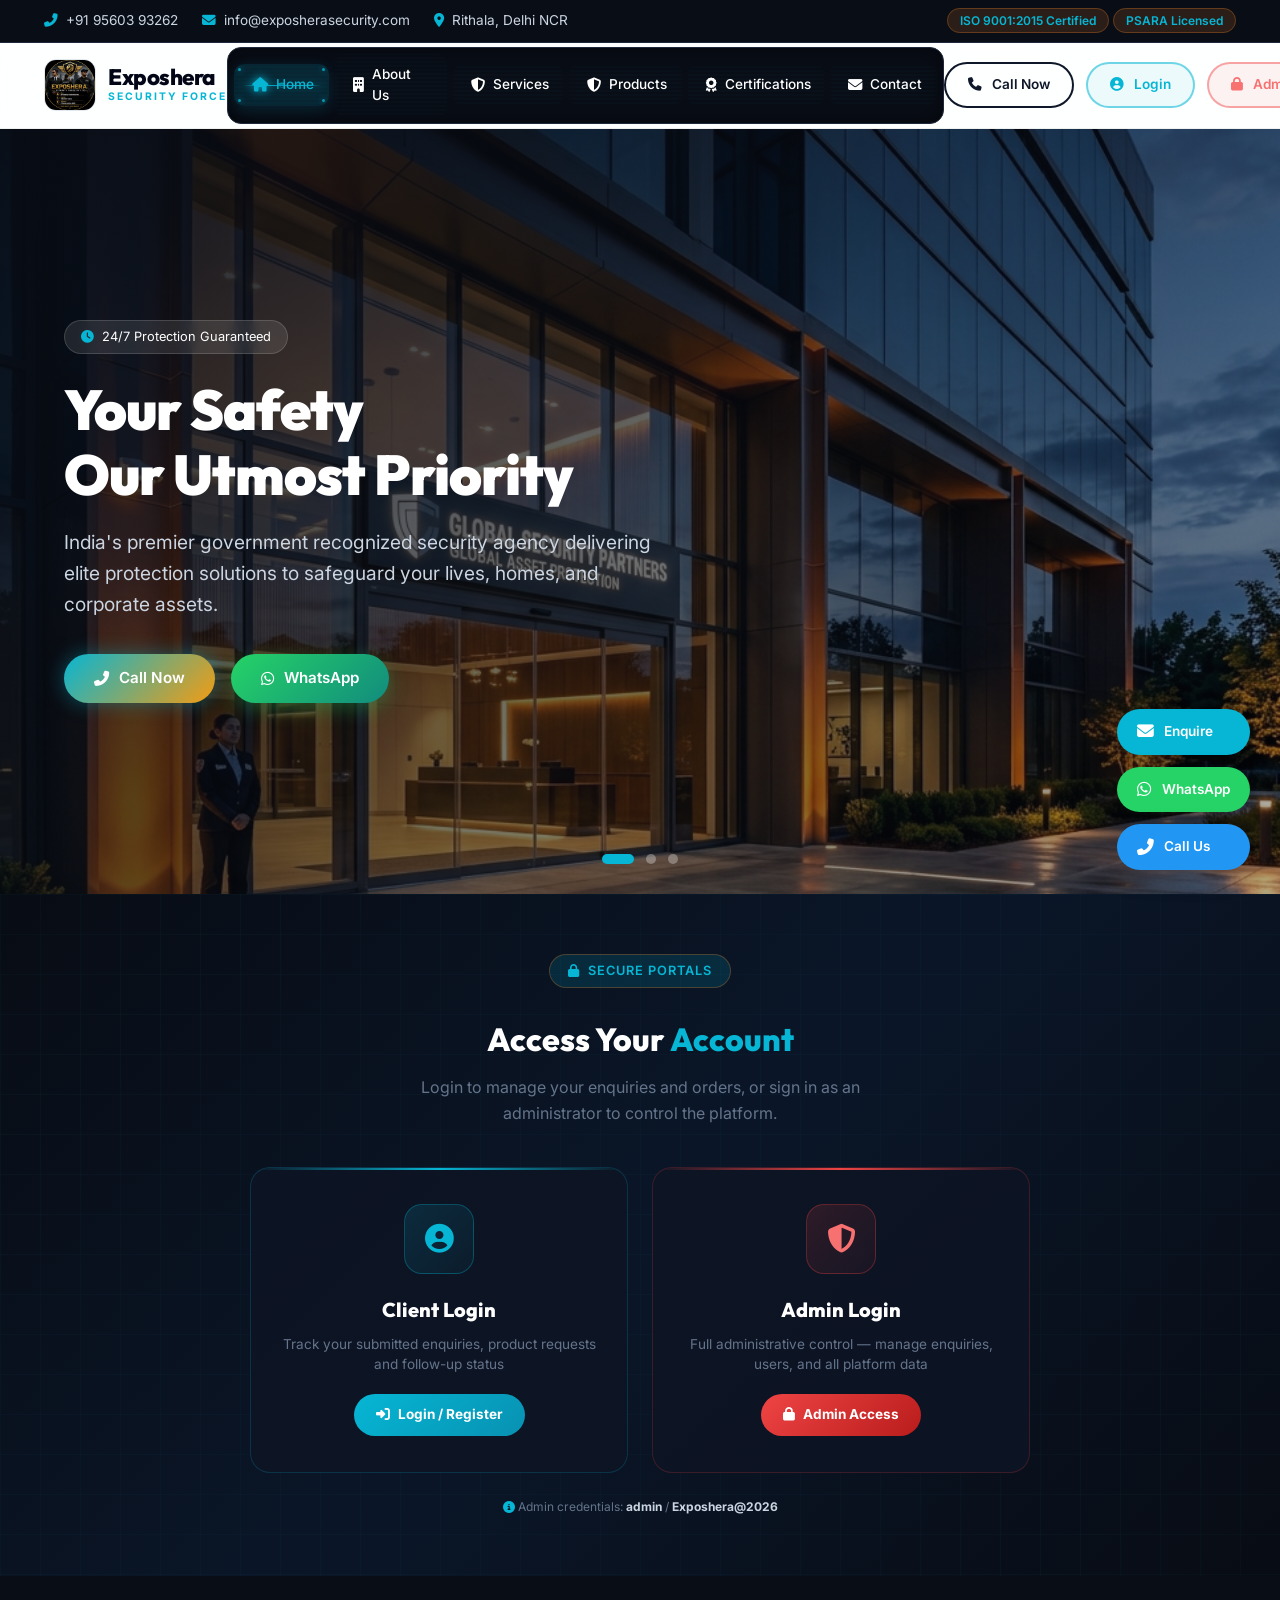
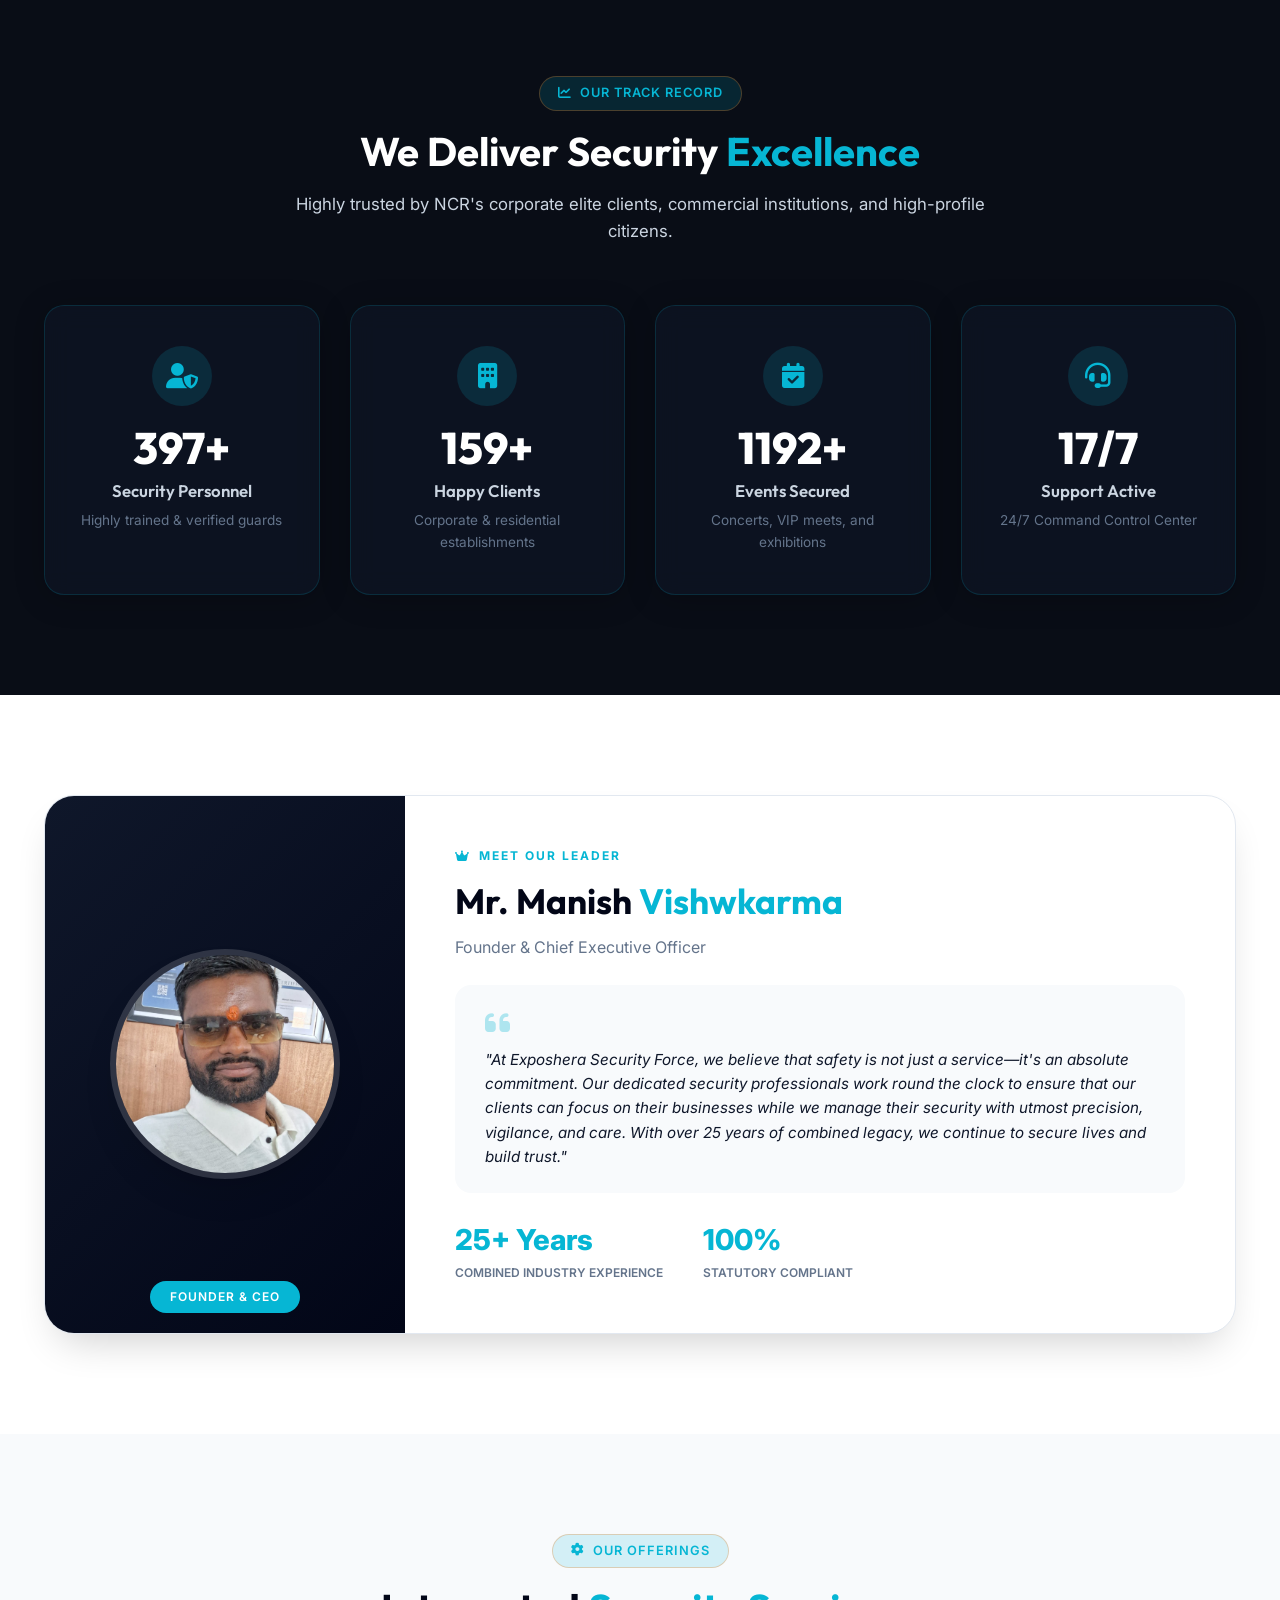
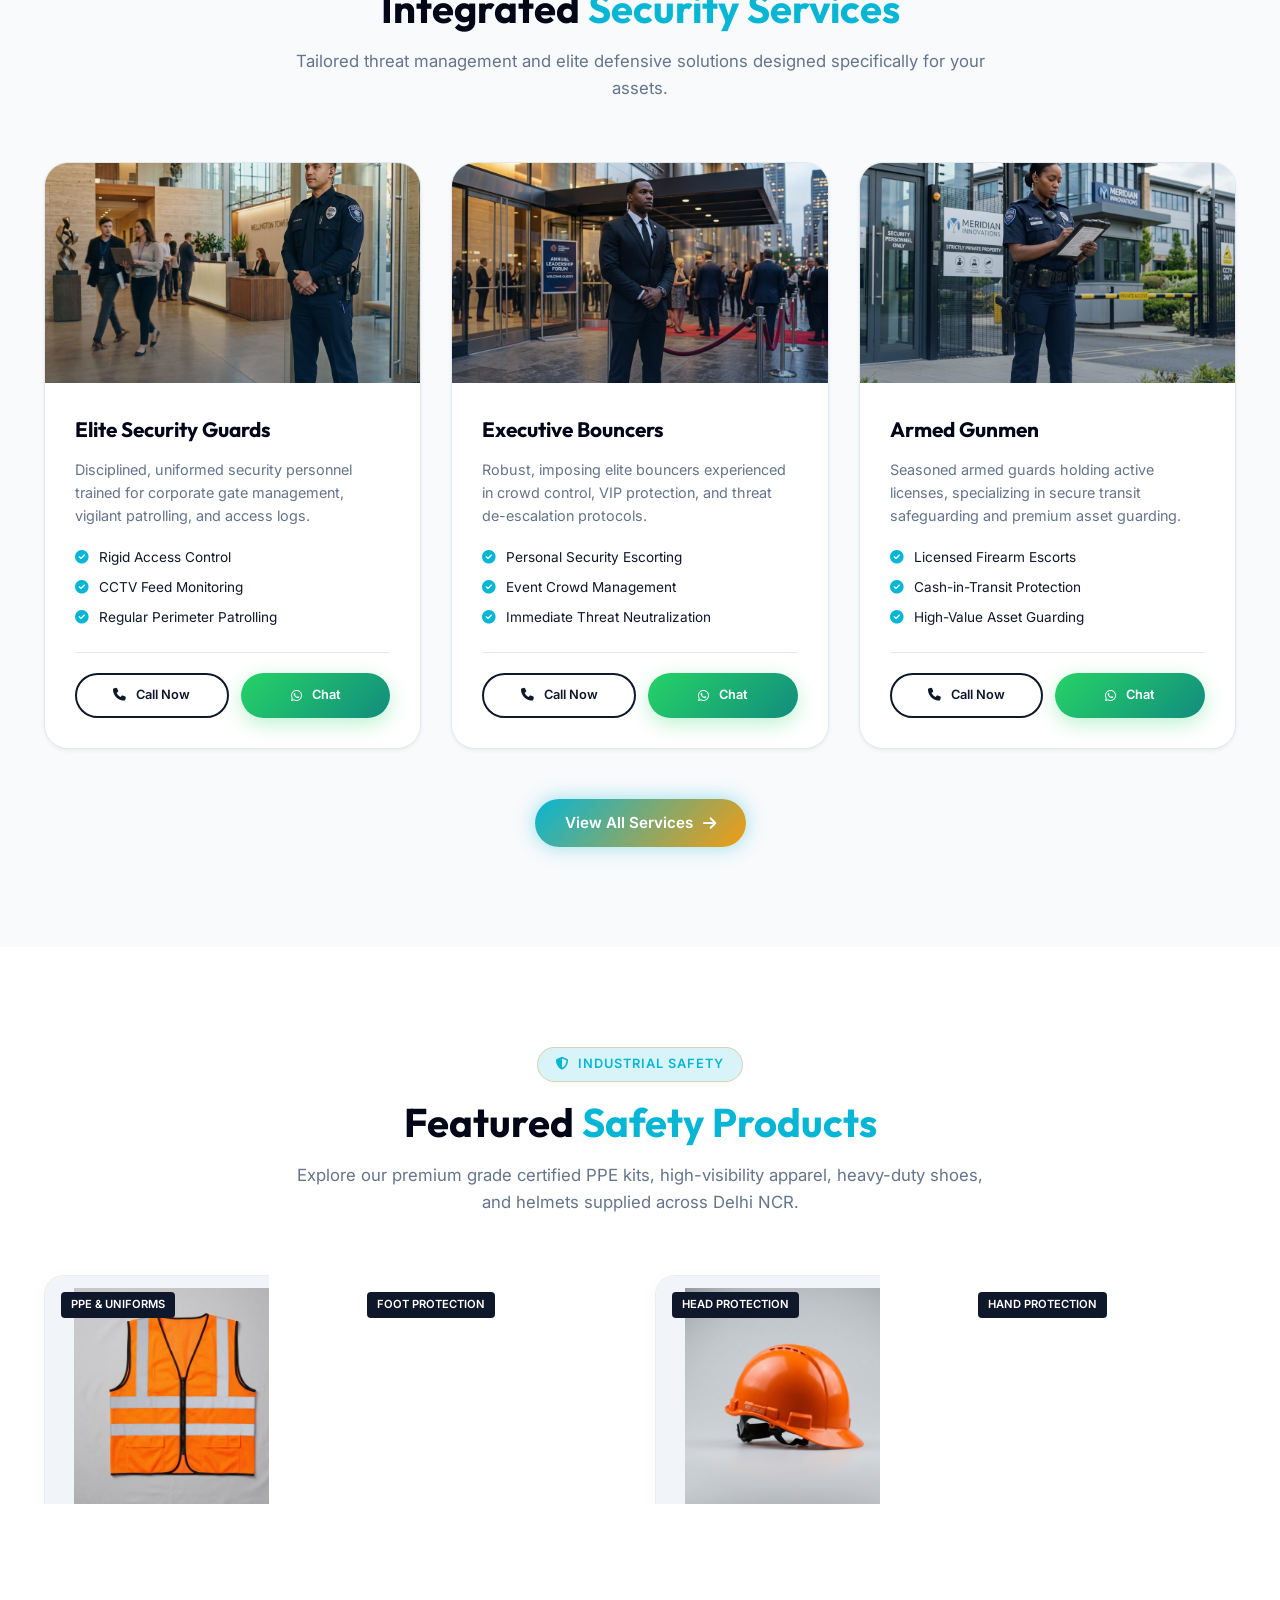
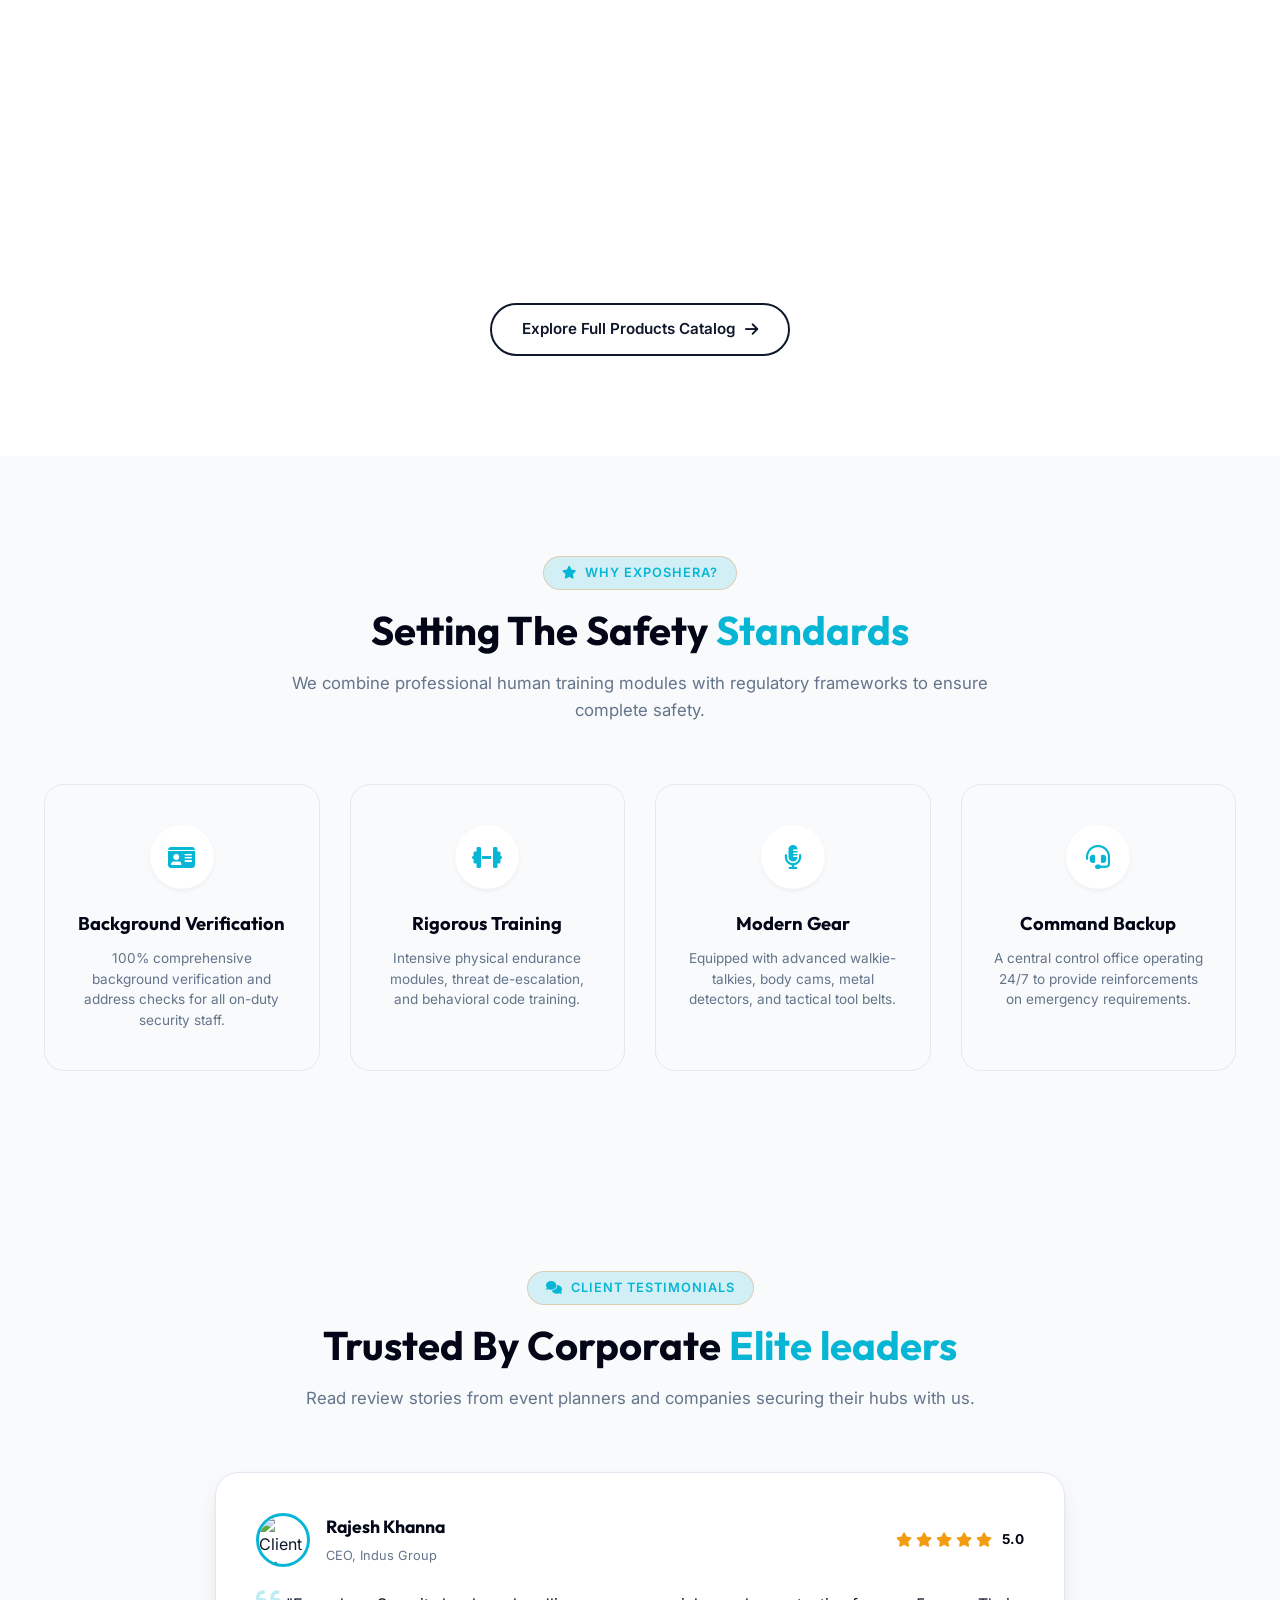
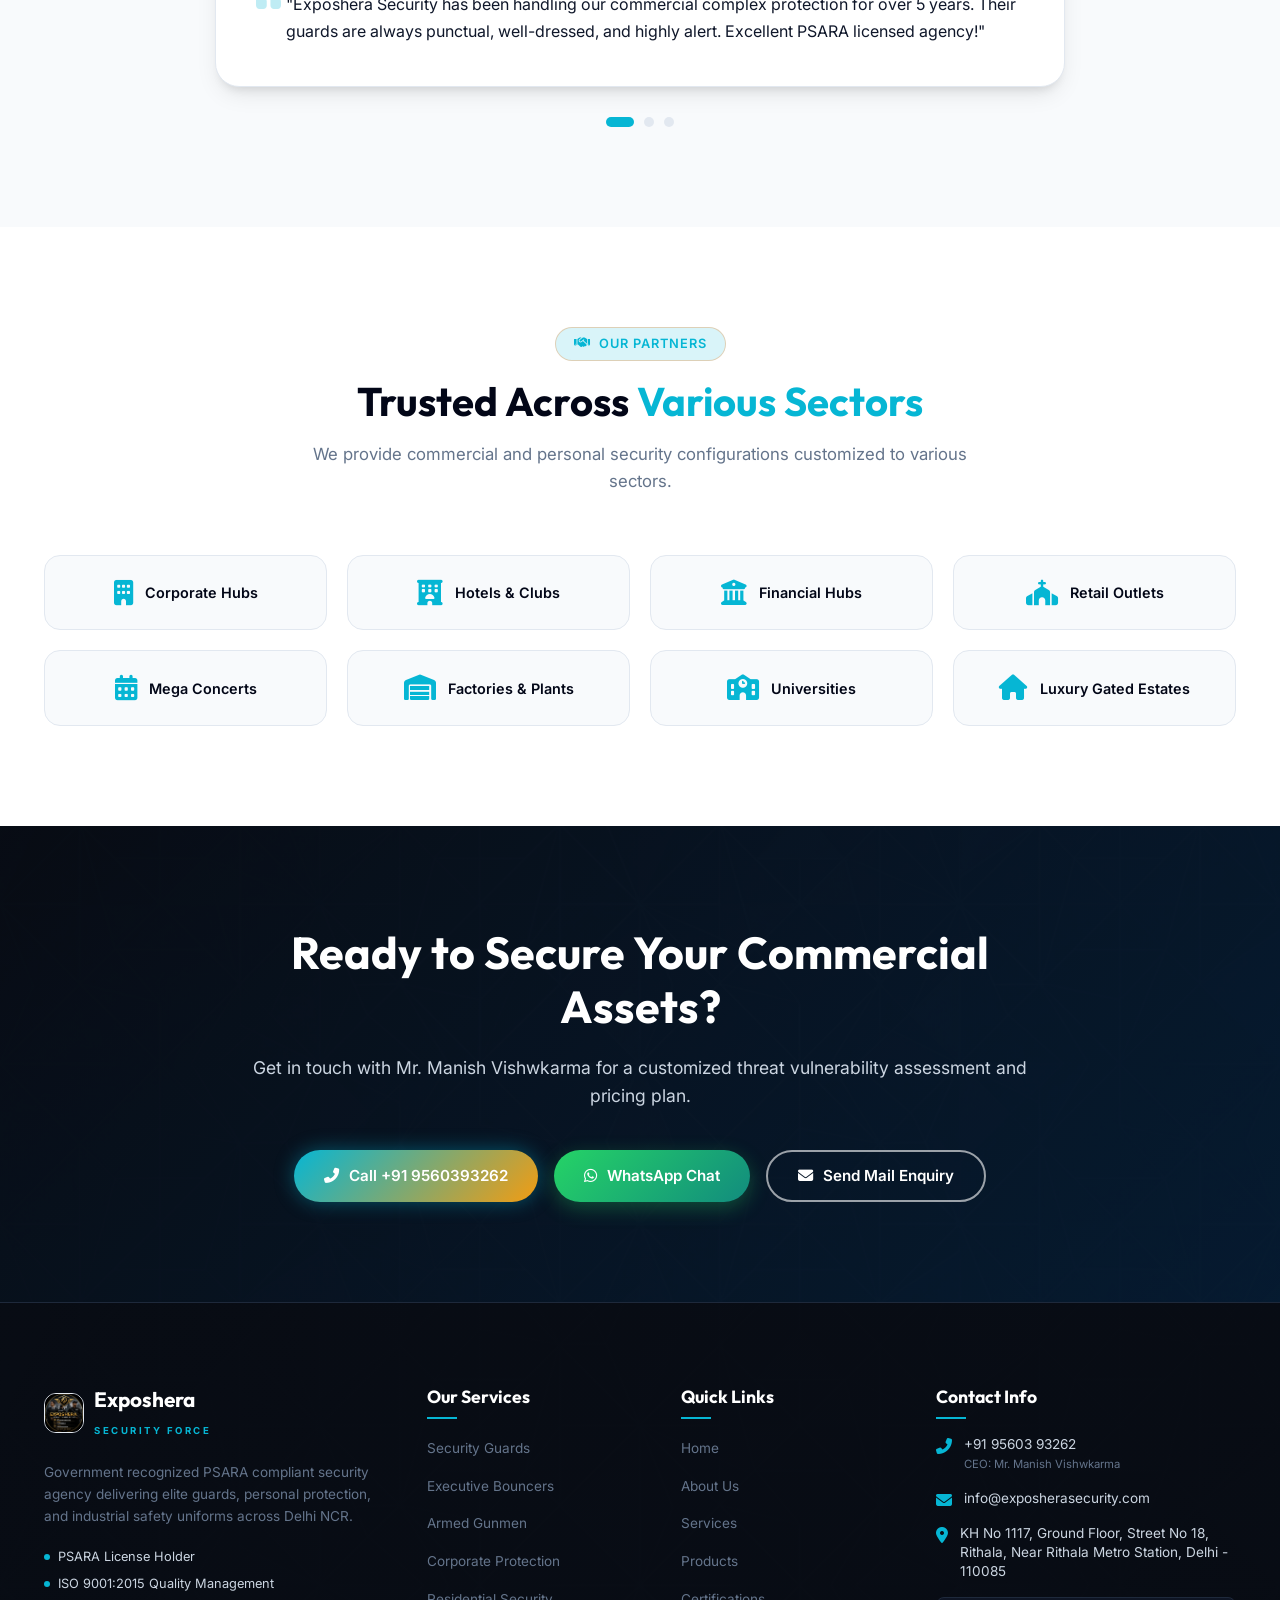
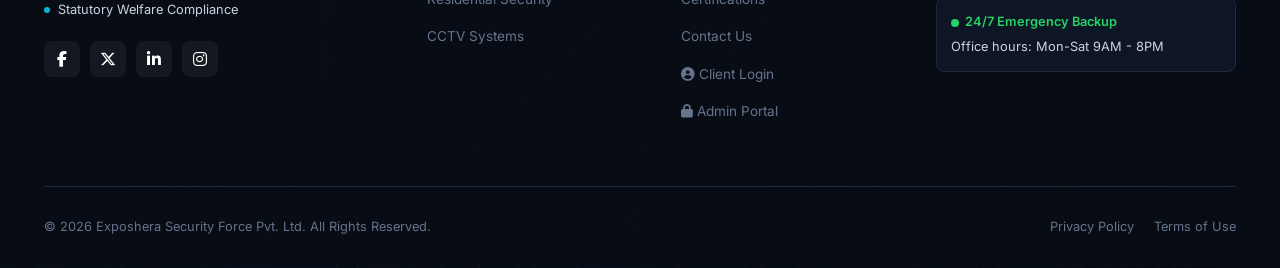
==== index.html @ 42595795 "feat: add Login and Admin buttons to navbar across all pages with distinct cyan/red styling" ====
<!DOCTYPE html>
<html lang="en">
<head>
    <meta charset="UTF-8">
    <meta name="viewport" content="width=device-width, initial-scale=1.0">
    <title>Exposhera Security Force Pvt. Ltd. | India's Trusted Security Agency</title>
    <meta name="description" content="Government recognized and PSARA compliant security agency in Delhi NCR providing elite security guards, executive bouncers, armed gunmen, and premium safety equipment.">
    <!-- FontAwesome Icons -->
    <link rel="stylesheet" href="https://cdnjs.cloudflare.com/ajax/libs/font-awesome/6.5.1/css/all.min.css">
    <!-- Custom CSS -->
    <link rel="stylesheet" href="css/style.css">
</head>
<body>
    <canvas id="particle-canvas"></canvas>

    <!-- Top Contact Bar -->
    <div class="top-bar">
        <div class="container">
            <div class="top-contact">
                <a href="tel:9560393262"><i class="fas fa-phone-alt"></i> +91 95603 93262</a>
                <a href="mailto:info@exposherasecurity.com"><i class="fas fa-envelope"></i> info@exposherasecurity.com</a>
                <a href="contact.html"><i class="fas fa-map-marker-alt"></i> Rithala, Delhi NCR</a>
            </div>
            <div class="top-badges">
                <span class="top-badge">ISO 9001:2015 Certified</span>
                <span class="top-badge">PSARA Licensed</span>
            </div>
        </div>
    </div>

    <!-- Main Navigation Header -->
    <header class="main-header" id="mainHeader">
        <div class="container">
            <a href="index.html" class="logo-link">
                <img src="images/logo.jpg" alt="Exposhera Security Logo" class="logo-img">
                <div class="logo-info">
                    <h2>Exposhera</h2>
                    <span>Security Force</span>
                </div>
            </a>

            <!-- Biometric Styled Desktop Nav -->
            <nav class="nav-biometric">
                <a href="index.html" class="bio-btn active">
                    <i class="fas fa-home"></i><span>Home</span>
                    <div class="layer-scan"></div><div class="layer-pulse"></div><div class="layer-laser"></div>
                    <div class="bio-corner tl"></div><div class="bio-corner tr"></div><div class="bio-corner bl"></div><div class="bio-corner br"></div>
                </a>
                <a href="about.html" class="bio-btn">
                    <i class="fas fa-building"></i><span>About Us</span>
                    <div class="layer-scan"></div><div class="layer-pulse"></div><div class="layer-laser"></div>
                    <div class="bio-corner tl"></div><div class="bio-corner tr"></div><div class="bio-corner bl"></div><div class="bio-corner br"></div>
                </a>
                <a href="services.html" class="bio-btn">
                    <i class="fas fa-shield-alt"></i><span>Services</span>
                    <div class="layer-scan"></div><div class="layer-pulse"></div><div class="layer-laser"></div>
                    <div class="bio-corner tl"></div><div class="bio-corner tr"></div><div class="bio-corner bl"></div><div class="bio-corner br"></div>
                </a>
                <a href="products.html" class="bio-btn">
                    <i class="fas fa-shield-alt"></i><span>Products</span>
                    <div class="layer-scan"></div><div class="layer-pulse"></div><div class="layer-laser"></div>
                    <div class="bio-corner tl"></div><div class="bio-corner tr"></div><div class="bio-corner bl"></div><div class="bio-corner br"></div>
                </a>
                <a href="certifications.html" class="bio-btn">
                    <i class="fas fa-award"></i><span>Certifications</span>
                    <div class="layer-scan"></div><div class="layer-pulse"></div><div class="layer-laser"></div>
                    <div class="bio-corner tl"></div><div class="bio-corner tr"></div><div class="bio-corner bl"></div><div class="bio-corner br"></div>
                </a>
                <a href="contact.html" class="bio-btn">
                    <i class="fas fa-envelope"></i><span>Contact</span>
                    <div class="layer-scan"></div><div class="layer-pulse"></div><div class="layer-laser"></div>
                    <div class="bio-corner tl"></div><div class="bio-corner tr"></div><div class="bio-corner bl"></div><div class="bio-corner br"></div>
                </a>
            </nav>

            <div class="header-actions">
                <a href="tel:9560393262" class="btn btn-outline"><i class="fas fa-phone"></i> Call Now</a>
                <a href="login.html" class="btn btn-outline btn-login-nav"><i class="fas fa-user-circle"></i> Login</a>
                <a href="admin.html" class="btn btn-outline btn-admin-nav"><i class="fas fa-lock"></i> Admin</a>
                <a href="#" class="btn btn-primary float-enquiry">Get Protected</a>
            </div>

            <!-- Hamburger Button for Mobile -->
            <button class="menu-toggle" id="menuToggle" aria-label="Toggle Navigation">
                <span></span><span></span><span></span>
            </button>
        </div>
    </header>

    <!-- Slideout Navigation Panel for Mobile -->
    <div class="side-overlay" id="sideOverlay"></div>
    <div class="side-menu" id="sideMenu">
        <div class="side-header">
            <div class="side-logo">
                <img src="images/logo.jpg" alt="Logo" class="logo-img">
                <div>
                    <h3>Exposhera</h3>
                    <span>Security Force</span>
                </div>
            </div>
            <button class="side-close" id="sideClose" aria-label="Close menu">&times;</button>
        </div>
        <div class="side-links">
            <a href="index.html" class="active"><i class="fas fa-home"></i> <span>Home</span></a>
            <a href="about.html"><i class="fas fa-building"></i> <span>About Us</span></a>
            <a href="services.html"><i class="fas fa-shield-alt"></i> <span>Services</span></a>
            <a href="products.html"><i class="fas fa-shield-alt"></i> <span>Products</span></a>
            <a href="certifications.html"><i class="fas fa-award"></i> <span>Certifications</span></a>
            <a href="contact.html"><i class="fas fa-envelope"></i> <span>Contact Us</span></a>
            <a href="login.html" style="color:var(--accent);"><i class="fas fa-user-circle"></i> <span>Client Login</span></a>
            <a href="admin.html" style="color:#f87171;"><i class="fas fa-lock"></i> <span>Admin Login</span></a>
        </div>
        <div class="side-footer">
            <a href="#" class="btn btn-primary float-enquiry" style="width:100%"><i class="fas fa-shield-alt"></i> Get Protected Now</a>
            <div style="text-align:center; font-size:0.8rem; color:var(--text-light)">
                <a href="tel:9560393262">+91 95603 93262</a>
            </div>
        </div>
    </div>

    <!-- Hero Slider Section -->
    <section class="hero-slider">
        <div class="slide active">
            <div class="slide-bg" style="background-image: url('images/hero_bg1.png');"></div>
            <div class="slide-overlay-gradient"></div>
            <div class="container" style="height:100%; display:flex; align-items:center;">
                <div class="slide-content">
                    <div class="slide-badge"><i class="fas fa-clock"></i> 24/7 Protection Guaranteed</div>
                    <h1><span>Your Safety</span><br>Our Utmost Priority</h1>
                    <p>India's premier government recognized security agency delivering elite protection solutions to safeguard your lives, homes, and corporate assets.</p>
                    <div class="hero-buttons">
                        <a href="tel:9560393262" class="btn btn-primary"><i class="fas fa-phone-alt"></i> Call Now</a>
                        <a href="https://wa.me/919560393262" target="_blank" class="btn btn-wa"><i class="fab fa-whatsapp"></i> WhatsApp</a>
                    </div>
                </div>
            </div>
        </div>
        <div class="slide">
            <div class="slide-bg" style="background-image: url('images/service_bouncer.png');"></div>
            <div class="slide-overlay-gradient"></div>
            <div class="container" style="height:100%; display:flex; align-items:center;">
                <div class="slide-content">
                    <div class="slide-badge"><i class="fas fa-user-shield"></i> Elite Close Protection</div>
                    <h1><span>Executive Bouncers</span><br>& Armed Tactical Squads</h1>
                    <p>Rigorously trained, background-verified security guards and licensed armed gunman available on quick deployment anywhere in NCR.</p>
                    <div class="hero-buttons">
                        <a href="tel:9560393262" class="btn btn-primary"><i class="fas fa-phone-alt"></i> Call Now</a>
                        <a href="services.html" class="btn btn-outline-white"><i class="fas fa-cog"></i> Our Services</a>
                    </div>
                </div>
            </div>
        </div>
        <div class="slide">
            <div class="slide-bg" style="background-image: url('images/about_company.png');"></div>
            <div class="slide-overlay-gradient"></div>
            <div class="container" style="height:100%; display:flex; align-items:center;">
                <div class="slide-content">
                    <div class="slide-badge"><i class="fas fa-award"></i> Quality Assured</div>
                    <h1><span>PSARA Compliant</span><br>ISO 9001:2015 Agency</h1>
                    <p>Adhering strictly to labor laws, regulatory compliance parameters, and physical fitness guidelines to set safety benchmarks.</p>
                    <div class="hero-buttons">
                        <a href="contact.html" class="btn btn-primary"><i class="fas fa-envelope"></i> Send Enquiry</a>
                        <a href="https://wa.me/919560393262" target="_blank" class="btn btn-wa"><i class="fab fa-whatsapp"></i> WhatsApp</a>
                    </div>
                </div>
            </div>
        </div>
        
        <div class="slider-dots">
            <span class="dot active"></span>
            <span class="dot"></span>
            <span class="dot"></span>
        </div>
    </section>

    <!-- ═══ Portal Login Section ═══ -->
    <section style="background: linear-gradient(135deg, #080c14 0%, #0a1628 50%, #080c14 100%); padding: 60px 0; position:relative; overflow:hidden;">
        <!-- Subtle grid overlay -->
        <div style="position:absolute;inset:0;background-image:linear-gradient(rgba(6,182,212,0.03) 1px,transparent 1px),linear-gradient(90deg,rgba(6,182,212,0.03) 1px,transparent 1px);background-size:40px 40px;pointer-events:none;"></div>
        <div class="container" style="position:relative;z-index:2;">
            <div style="text-align:center; margin-bottom:40px;">
                <span class="section-tag" style="color:var(--accent);"><i class="fas fa-lock"></i> Secure Portals</span>
                <h2 style="color:var(--text-white); font-size:2rem; margin-top:10px; font-weight:800;">Access Your <span class="highlight">Account</span></h2>
                <p style="color:var(--text-muted); max-width:500px; margin:10px auto 0;">Login to manage your enquiries and orders, or sign in as an administrator to control the platform.</p>
            </div>
            <div style="display:grid; grid-template-columns:1fr 1fr; gap:24px; max-width:780px; margin:0 auto;">

                <!-- Client Login Card -->
                <a href="login.html" style="text-decoration:none;">
                    <div class="portal-card" style="background:rgba(14,21,36,0.9); border:1px solid rgba(6,182,212,0.2); border-radius:20px; padding:36px 28px; text-align:center; transition:all 0.3s ease; cursor:pointer; position:relative; overflow:hidden;" onmouseover="this.style.transform='translateY(-6px)';this.style.borderColor='rgba(6,182,212,0.6)';this.style.boxShadow='0 16px 40px rgba(6,182,212,0.15)';" onmouseout="this.style.transform='';this.style.borderColor='rgba(6,182,212,0.2)';this.style.boxShadow='';">
                        <div style="width:70px;height:70px;background:linear-gradient(135deg,rgba(6,182,212,0.15),rgba(6,182,212,0.05));border:1px solid rgba(6,182,212,0.3);border-radius:18px;display:flex;align-items:center;justify-content:center;margin:0 auto 20px;">
                            <i class="fas fa-user-circle" style="font-size:1.8rem;color:var(--accent);"></i>
                        </div>
                        <h3 style="color:var(--text-white);font-size:1.25rem;font-weight:800;margin-bottom:8px;">Client Login</h3>
                        <p style="color:var(--text-muted);font-size:0.85rem;line-height:1.5;margin-bottom:20px;">Track your submitted enquiries, product requests and follow-up status</p>
                        <div style="display:inline-flex;align-items:center;gap:8px;background:linear-gradient(135deg,var(--accent),#0891b2);color:white;padding:10px 22px;border-radius:50px;font-weight:700;font-size:0.85rem;">
                            <i class="fas fa-sign-in-alt"></i> Login / Register
                        </div>
                        <!-- Glow corner -->
                        <div style="position:absolute;top:0;left:0;right:0;height:2px;background:linear-gradient(90deg,transparent,var(--accent),transparent);"></div>
                    </div>
                </a>

                <!-- Admin Login Card -->
                <a href="admin.html" style="text-decoration:none;">
                    <div style="background:rgba(14,21,36,0.9); border:1px solid rgba(239,68,68,0.2); border-radius:20px; padding:36px 28px; text-align:center; transition:all 0.3s ease; cursor:pointer; position:relative; overflow:hidden;" onmouseover="this.style.transform='translateY(-6px)';this.style.borderColor='rgba(239,68,68,0.55)';this.style.boxShadow='0 16px 40px rgba(239,68,68,0.12)';" onmouseout="this.style.transform='';this.style.borderColor='rgba(239,68,68,0.2)';this.style.boxShadow='';">
                        <div style="width:70px;height:70px;background:linear-gradient(135deg,rgba(239,68,68,0.15),rgba(239,68,68,0.05));border:1px solid rgba(239,68,68,0.3);border-radius:18px;display:flex;align-items:center;justify-content:center;margin:0 auto 20px;">
                            <i class="fas fa-shield-alt" style="font-size:1.8rem;color:#f87171;"></i>
                        </div>
                        <h3 style="color:var(--text-white);font-size:1.25rem;font-weight:800;margin-bottom:8px;">Admin Login</h3>
                        <p style="color:var(--text-muted);font-size:0.85rem;line-height:1.5;margin-bottom:20px;">Full administrative control — manage enquiries, users, and all platform data</p>
                        <div style="display:inline-flex;align-items:center;gap:8px;background:linear-gradient(135deg,#ef4444,#b91c1c);color:white;padding:10px 22px;border-radius:50px;font-weight:700;font-size:0.85rem;">
                            <i class="fas fa-lock"></i> Admin Access
                        </div>
                        <div style="position:absolute;top:0;left:0;right:0;height:2px;background:linear-gradient(90deg,transparent,#ef4444,transparent);"></div>
                    </div>
                </a>

            </div>
            <!-- Admin credentials reminder -->
            <p style="text-align:center;color:var(--text-muted);font-size:0.75rem;margin-top:24px;">
                <i class="fas fa-info-circle" style="color:var(--accent);"></i>
                Admin credentials: <strong style="color:var(--text-light);">admin</strong> / <strong style="color:var(--text-light);">Exposhera@2026</strong>
            </p>
        </div>
    </section>

    <!-- Statistics Counter Section -->
    <section class="counter-section section-padding">
        <div class="container" style="position:relative; z-index:5;">
            <div class="section-header" style="color:var(--text-white)">
                <span class="section-tag"><i class="fas fa-chart-line"></i> Our Track Record</span>
                <h2 style="color:var(--text-white)">We Deliver Security <span class="highlight">Excellence</span></h2>
                <p style="color:var(--text-light)">Highly trusted by NCR's corporate elite clients, commercial institutions, and high-profile citizens.</p>
            </div>
            <div class="counter-grid">
                <div class="counter-card">
                    <div class="counter-icon"><i class="fas fa-user-shield"></i></div>
                    <div class="counter-number-wrapper">
                        <span class="counter-number" data-target="500">0</span><span>+</span>
                    </div>
                    <h3>Security Personnel</h3>
                    <p>Highly trained & verified guards</p>
                </div>
                <div class="counter-card">
                    <div class="counter-icon"><i class="fas fa-building"></i></div>
                    <div class="counter-number-wrapper">
                        <span class="counter-number" data-target="200">0</span><span>+</span>
                    </div>
                    <h3>Happy Clients</h3>
                    <p>Corporate & residential establishments</p>
                </div>
                <div class="counter-card">
                    <div class="counter-icon"><i class="fas fa-calendar-check"></i></div>
                    <div class="counter-number-wrapper">
                        <span class="counter-number" data-target="1500">0</span><span>+</span>
                    </div>
                    <h3>Events Secured</h3>
                    <p>Concerts, VIP meets, and exhibitions</p>
                </div>
                <div class="counter-card">
                    <div class="counter-icon"><i class="fas fa-headset"></i></div>
                    <div class="counter-number-wrapper">
                        <span class="counter-number" data-target="24">0</span><span>/7</span>
                    </div>
                    <h3>Support Active</h3>
                    <p>24/7 Command Control Center</p>
                </div>
            </div>
        </div>
    </section>

    <!-- About Section CEO Profile Card -->
    <section class="section-padding" style="background-color: var(--bg-white);">
        <div class="container">
            <div class="ceo-card-wrapper reveal-slide">
                <div class="ceo-image">
                    <img src="images/founder.jpg" alt="CEO Mr. Manish Vishwkarma">
                    <div class="ceo-badge">Founder & CEO</div>
                </div>
                <div class="ceo-content">
                    <div class="ceo-tag"><i class="fas fa-crown"></i> Meet Our Leader</div>
                    <h2>Mr. Manish <span class="highlight">Vishwkarma</span></h2>
                    <p class="ceo-title">Founder & Chief Executive Officer</p>
                    <div class="ceo-quote">
                        <i class="fas fa-quote-left"></i>
                        <p>"At Exposhera Security Force, we believe that safety is not just a service—it's an absolute commitment. Our dedicated security professionals work round the clock to ensure that our clients can focus on their businesses while we manage their security with utmost precision, vigilance, and care. With over 25 years of combined legacy, we continue to secure lives and build trust."</p>
                    </div>
                    <div class="ceo-stats">
                        <div class="ceo-stat-item">
                            <span>25+ Years</span>
                            <p>Combined Industry Experience</p>
                        </div>
                        <div class="ceo-stat-item">
                            <span>100%</span>
                            <p>Statutory Compliant</p>
                        </div>
                    </div>
                </div>
            </div>
        </div>
    </section>

    <!-- Featured Services Section -->
    <section class="section-padding" style="background-color: var(--bg-light);">
        <div class="container">
            <div class="section-header">
                <span class="section-tag"><i class="fas fa-cog"></i> Our Offerings</span>
                <h2>Integrated <span class="highlight">Security Services</span></h2>
                <p>Tailored threat management and elite defensive solutions designed specifically for your assets.</p>
            </div>
            
            <div class="services-grid">
                <!-- Service 1 -->
                <div class="service-card reveal-slide">
                    <div class="service-img-wrapper">
                        <img src="images/service_guard.png" alt="Elite Security Guards">
                        <div class="service-img-overlay"></div>
                    </div>
                    <div class="service-body">
                        <h3>Elite Security Guards</h3>
                        <p>Disciplined, uniformed security personnel trained for corporate gate management, vigilant patrolling, and access logs.</p>
                        <ul class="service-features">
                            <li><i class="fas fa-check-circle"></i> Rigid Access Control</li>
                            <li><i class="fas fa-check-circle"></i> CCTV Feed Monitoring</li>
                            <li><i class="fas fa-check-circle"></i> Regular Perimeter Patrolling</li>
                        </ul>
                        <div class="service-footer">
                            <a href="tel:9560393262" class="btn btn-outline"><i class="fas fa-phone"></i> Call Now</a>
                            <a href="https://wa.me/919560393262" target="_blank" class="btn btn-wa"><i class="fab fa-whatsapp"></i> Chat</a>
                        </div>
                    </div>
                </div>
                
                <!-- Service 2 -->
                <div class="service-card reveal-slide">
                    <div class="service-img-wrapper">
                        <img src="images/service_bouncer.png" alt="Executive Bouncers">
                        <div class="service-img-overlay"></div>
                    </div>
                    <div class="service-body">
                        <h3>Executive Bouncers</h3>
                        <p>Robust, imposing elite bouncers experienced in crowd control, VIP protection, and threat de-escalation protocols.</p>
                        <ul class="service-features">
                            <li><i class="fas fa-check-circle"></i> Personal Security Escorting</li>
                            <li><i class="fas fa-check-circle"></i> Event Crowd Management</li>
                            <li><i class="fas fa-check-circle"></i> Immediate Threat Neutralization</li>
                        </ul>
                        <div class="service-footer">
                            <a href="tel:9560393262" class="btn btn-outline"><i class="fas fa-phone"></i> Call Now</a>
                            <a href="https://wa.me/919560393262" target="_blank" class="btn btn-wa"><i class="fab fa-whatsapp"></i> Chat</a>
                        </div>
                    </div>
                </div>
                
                <!-- Service 3 -->
                <div class="service-card reveal-slide">
                    <div class="service-img-wrapper">
                        <img src="images/service_gunman.png" alt="Armed Gunmen">
                        <div class="service-img-overlay"></div>
                    </div>
                    <div class="service-body">
                        <h3>Armed Gunmen</h3>
                        <p>Seasoned armed guards holding active licenses, specializing in secure transit safeguarding and premium asset guarding.</p>
                        <ul class="service-features">
                            <li><i class="fas fa-check-circle"></i> Licensed Firearm Escorts</li>
                            <li><i class="fas fa-check-circle"></i> Cash-in-Transit Protection</li>
                            <li><i class="fas fa-check-circle"></i> High-Value Asset Guarding</li>
                        </ul>
                        <div class="service-footer">
                            <a href="tel:9560393262" class="btn btn-outline"><i class="fas fa-phone"></i> Call Now</a>
                            <a href="https://wa.me/919560393262" target="_blank" class="btn btn-wa"><i class="fab fa-whatsapp"></i> Chat</a>
                        </div>
                    </div>
                </div>
            </div>
            
            <div style="text-align:center; margin-top:50px;">
                <a href="services.html" class="btn btn-primary">View All Services <i class="fas fa-arrow-right"></i></a>
            </div>
        </div>
    </section>

    <!-- Featured Products Section -->
    <section class="section-padding" style="background-color: var(--bg-white);">
        <div class="container">
            <div class="section-header">
                <span class="section-tag"><i class="fas fa-shield-alt"></i> Industrial Safety</span>
                <h2>Featured <span class="highlight">Safety Products</span></h2>
                <p>Explore our premium grade certified PPE kits, high-visibility apparel, heavy-duty shoes, and helmets supplied across Delhi NCR.</p>
            </div>
            
            <div class="products-grid">
                <!-- Product 1 -->
                <div class="product-card reveal-slide">
                    <div class="product-img-wrapper">
                        <img src="images/prod_vest.png" alt="Reflective Safety Jackets">
                        <span class="product-badge">PPE & Uniforms</span>
                    </div>
                    <div class="product-body">
                        <h3>Reflective Safety Jackets</h3>
                        <p class="product-desc">High-visibility safety jackets (models RN-01 to RN-42) complying with EN ISO 20471. Available in premium polyester mesh or solid fabric with high-intensity retroreflective tape.</p>
                        <div class="product-spec">
                            <span>Compliance Standard</span>
                            <span>EN ISO 20471 Class 2</span>
                        </div>
                        <div class="product-footer">
                            <a href="products.html?category=jackets" class="btn btn-primary" style="width:100%; text-align:center;">View All Jackets</a>
                        </div>
                    </div>
                </div>
                
                <!-- Product 2 -->
                <div class="product-card reveal-slide">
                    <div class="product-img-wrapper">
                        <img src="images/prod_shoes.png" alt="Steel-Toe Safety Shoes">
                        <span class="product-badge">Foot Protection</span>
                    </div>
                    <div class="product-body">
                        <h3>Steel-Toe Safety Shoes</h3>
                        <p class="product-desc">Heavy-duty industrial safety boots featuring 200J steel toe impact protection, puncture-resistant midsoles, and slip-resistant PU or vulcanized rubber outsoles.</p>
                        <div class="product-spec">
                            <span>Toe Shield</span>
                            <span>200J Impact Tested</span>
                        </div>
                        <div class="product-footer">
                            <a href="products.html?category=shoes" class="btn btn-primary" style="width:100%; text-align:center;">View All Shoes</a>
                        </div>
                    </div>
                </div>
                
                <!-- Product 3 -->
                <div class="product-card reveal-slide">
                    <div class="product-img-wrapper">
                        <img src="images/prod_helmet.png" alt="Industrial Safety Helmets">
                        <span class="product-badge">Head Protection</span>
                    </div>
                    <div class="product-body">
                        <h3>Industrial Safety Helmets</h3>
                        <p class="product-desc">High-impact HDPE and ABS safety helmets featuring 6-point suspension harness, adjustable ratchet lock, and universal side slots for ear/visor accessories.</p>
                        <div class="product-spec">
                            <span>Certification</span>
                            <span>IS 2925 / EN 397</span>
                        </div>
                        <div class="product-footer">
                            <a href="products.html?category=helmets" class="btn btn-primary" style="width:100%; text-align:center;">View All Helmets</a>
                        </div>
                    </div>
                </div>
                
                <!-- Product 4 -->
                <div class="product-card reveal-slide">
                    <div class="product-img-wrapper">
                        <img src="images/prod_gloves.png" alt="Protective Work Gloves">
                        <span class="product-badge">Hand Protection</span>
                    </div>
                    <div class="product-body">
                        <h3>Protective Work Gloves</h3>
                        <p class="product-desc">From PVC dotted grip gloves to industrial chemical-resistant nitrile and heavy split-leather welding gauntlets. Standard compliance for mechanical risks.</p>
                        <div class="product-spec">
                            <span>Standards</span>
                            <span>EN 388 mechanical risk</span>
                        </div>
                        <div class="product-footer">
                            <a href="products.html?category=gloves" class="btn btn-primary" style="width:100%; text-align:center;">View All Gloves</a>
                        </div>
                    </div>
                </div>
            </div>
            
            <div style="text-align:center; margin-top:50px;">
                <a href="products.html" class="btn btn-outline">Explore Full Products Catalog <i class="fas fa-arrow-right"></i></a>
            </div>
        </div>
    </section>

    <!-- Why Choose Section -->
    <section class="section-padding why-choose-section" style="background-color: var(--bg-light);">
        <div class="container">
            <div class="section-header">
                <span class="section-tag"><i class="fas fa-star"></i> Why Exposhera?</span>
                <h2>Setting The Safety <span class="highlight">Standards</span></h2>
                <p>We combine professional human training modules with regulatory frameworks to ensure complete safety.</p>
            </div>
            
            <div class="why-grid">
                <div class="why-card reveal-slide">
                    <div class="why-icon"><i class="fas fa-id-card"></i></div>
                    <h4>Background Verification</h4>
                    <p>100% comprehensive background verification and address checks for all on-duty security staff.</p>
                </div>
                <div class="why-card reveal-slide">
                    <div class="why-icon"><i class="fas fa-dumbbell"></i></div>
                    <h4>Rigorous Training</h4>
                    <p>Intensive physical endurance modules, threat de-escalation, and behavioral code training.</p>
                </div>
                <div class="why-card reveal-slide">
                    <div class="why-icon"><i class="fas fa-microphone-alt"></i></div>
                    <h4>Modern Gear</h4>
                    <p>Equipped with advanced walkie-talkies, body cams, metal detectors, and tactical tool belts.</p>
                </div>
                <div class="why-card reveal-slide">
                    <div class="why-icon"><i class="fas fa-headset"></i></div>
                    <h4>Command Backup</h4>
                    <p>A central control office operating 24/7 to provide reinforcements on emergency requirements.</p>
                </div>
            </div>
        </div>
    </section>

    <!-- Testimonials Section -->
    <section class="section-padding testimonials-section">
        <div class="container">
            <div class="section-header">
                <span class="section-tag"><i class="fas fa-comments"></i> Client Testimonials</span>
                <h2>Trusted By Corporate <span class="highlight">Elite leaders</span></h2>
                <p>Read review stories from event planners and companies securing their hubs with us.</p>
            </div>
            
            <div class="testimonial-container">
                <!-- Slide 1 -->
                <div class="testimonial-slide active">
                    <div class="testimonial-card">
                        <div class="testimonial-header">
                            <div class="testimonial-user">
                                <img src="https://images.unsplash.com/photo-1560250097-0b93528c311a?w=100" alt="Client राजेश खन्ना">
                                <div>
                                    <h4>Rajesh Khanna</h4>
                                    <span>CEO, Indus Group</span>
                                </div>
                            </div>
                            <div class="testimonial-rating">
                                <i class="fas fa-star"></i><i class="fas fa-star"></i><i class="fas fa-star"></i><i class="fas fa-star"></i><i class="fas fa-star"></i>
                                <span>5.0</span>
                            </div>
                        </div>
                        <div class="testimonial-body">
                            <i class="fas fa-quote-left"></i>
                            <p>"Exposhera Security has been handling our commercial complex protection for over 5 years. Their guards are always punctual, well-dressed, and highly alert. Excellent PSARA licensed agency!"</p>
                        </div>
                    </div>
                </div>
                
                <!-- Slide 2 -->
                <div class="testimonial-slide">
                    <div class="testimonial-card">
                        <div class="testimonial-header">
                            <div class="testimonial-user">
                                <img src="https://images.unsplash.com/photo-1573497019940-1c28c88b4f3e?w=100" alt="Client प्रिया मेहता">
                                <div>
                                    <h4>Priya Mehta</h4>
                                    <span>Event Director, Events Corp</span>
                                </div>
                            </div>
                            <div class="testimonial-rating">
                                <i class="fas fa-star"></i><i class="fas fa-star"></i><i class="fas fa-star"></i><i class="fas fa-star"></i><i class="fas fa-star"></i>
                                <span>5.0</span>
                            </div>
                        </div>
                        <div class="testimonial-body">
                            <i class="fas fa-quote-left"></i>
                            <p>"We hired executive bouncers for our annual corporate awards show in New Delhi. The crowd management was managed flawlessly. Truly elite bouncer services."</p>
                        </div>
                    </div>
                </div>
                
                <!-- Slide 3 -->
                <div class="testimonial-slide">
                    <div class="testimonial-card">
                        <div class="testimonial-header">
                            <div class="testimonial-user">
                                <img src="https://images.unsplash.com/photo-1507003211169-0a1dd7228f2d?w=100" alt="Client अमित शर्मा">
                                <div>
                                    <h4>Amit Sharma</h4>
                                    <span>Managing Director, Jewel House</span>
                                </div>
                            </div>
                            <div class="testimonial-rating">
                                <i class="fas fa-star"></i><i class="fas fa-star"></i><i class="fas fa-star"></i><i class="fas fa-star"></i><i class="fas fa-star"></i>
                                <span>5.0</span>
                            </div>
                        </div>
                        <div class="testimonial-body">
                            <i class="fas fa-quote-left"></i>
                            <p>"Very professional armed gunmen protection. Security and transport of valuables have been perfectly safe. Complete peace of mind since partnering with Mr. Manish's team."</p>
                        </div>
                    </div>
                </div>
                
                <div class="testimonial-dots">
                    <span class="testi-dot active"></span>
                    <span class="testi-dot"></span>
                    <span class="testi-dot"></span>
                </div>
            </div>
        </div>
    </section>

    <!-- Partner Clients grid -->
    <section class="section-padding clients-section">
        <div class="container">
            <div class="section-header">
                <span class="section-tag"><i class="fas fa-handshake"></i> Our Partners</span>
                <h2>Trusted Across <span class="highlight">Various Sectors</span></h2>
                <p>We provide commercial and personal security configurations customized to various sectors.</p>
            </div>
            
            <div class="clients-grid">
                <div class="client-card"><i class="fas fa-building"></i><span>Corporate Hubs</span></div>
                <div class="client-card"><i class="fas fa-hotel"></i><span>Hotels & Clubs</span></div>
                <div class="client-card"><i class="fas fa-university"></i><span>Financial Hubs</span></div>
                <div class="client-card"><i class="fas fa-church"></i><span>Retail Outlets</span></div>
                <div class="client-card"><i class="fas fa-calendar-alt"></i><span>Mega Concerts</span></div>
                <div class="client-card"><i class="fas fa-warehouse"></i><span>Factories & Plants</span></div>
                <div class="client-card"><i class="fas fa-school"></i><span>Universities</span></div>
                <div class="client-card"><i class="fas fa-home"></i><span>Luxury Gated Estates</span></div>
            </div>
        </div>
    </section>

    <!-- Call To Action -->
    <section class="cta-section section-padding">
        <div class="container">
            <div class="cta-wrapper">
                <h2>Ready to Secure Your Commercial Assets?</h2>
                <p>Get in touch with Mr. Manish Vishwkarma for a customized threat vulnerability assessment and pricing plan.</p>
                <div class="cta-buttons">
                    <a href="tel:9560393262" class="btn btn-primary"><i class="fas fa-phone-alt"></i> Call +91 9560393262</a>
                    <a href="https://wa.me/919560393262" target="_blank" class="btn btn-wa"><i class="fab fa-whatsapp"></i> WhatsApp Chat</a>
                    <a href="contact.html" class="btn btn-outline-white"><i class="fas fa-envelope"></i> Send Mail Enquiry</a>
                </div>
            </div>
        </div>
    </section>

    <!-- Footer -->
    <footer class="footer">
        <div class="container">
            <div class="footer-grid">
                <!-- Branding Col -->
                <div class="footer-col">
                    <div class="brand-logo" style="display:flex; align-items:center; gap:10px;">
                        <img src="images/logo.jpg" alt="Logo" class="logo-img" style="width:40px; height:40px;">
                        <div>
                            <h2 style="color:var(--text-white); font-size:1.3rem;">Exposhera</h2>
                            <span style="font-size:0.6rem; letter-spacing:2.5px; color:var(--accent); text-transform:uppercase; font-weight:700;">Security Force</span>
                        </div>
                    </div>
                    <p class="footer-desc">Government recognized PSARA compliant security agency delivering elite guards, personal protection, and industrial safety uniforms across Delhi NCR.</p>
                    <ul class="footer-certs">
                        <li>PSARA License Holder</li>
                        <li>ISO 9001:2015 Quality Management</li>
                        <li>Statutory Welfare Compliance</li>
                    </ul>
                    <div class="footer-social-row">
                        <a href="#"><i class="fab fa-facebook-f"></i></a>
                        <a href="#"><i class="fab fa-x-twitter"></i></a>
                        <a href="#"><i class="fab fa-linkedin-in"></i></a>
                        <a href="#"><i class="fab fa-instagram"></i></a>
                    </div>
                </div>
                
                <!-- Services links -->
                <div class="footer-col">
                    <h3>Our Services</h3>
                    <ul class="footer-links">
                        <li><a href="services.html">Security Guards</a></li>
                        <li><a href="services.html">Executive Bouncers</a></li>
                        <li><a href="services.html">Armed Gunmen</a></li>
                        <li><a href="services.html">Corporate Protection</a></li>
                        <li><a href="services.html">Residential Security</a></li>
                        <li><a href="services.html">CCTV Systems</a></li>
                    </ul>
                </div>
                
                <!-- Quick links -->
                <div class="footer-col">
                    <h3>Quick Links</h3>
                    <ul class="footer-links">
                        <li><a href="index.html">Home</a></li>
                        <li><a href="about.html">About Us</a></li>
                        <li><a href="services.html">Services</a></li>
                        <li><a href="products.html">Products</a></li>
                        <li><a href="certifications.html">Certifications</a></li>
                        <li><a href="contact.html">Contact Us</a></li>
                        <li><a href="login.html"><i class="fas fa-user-circle"></i> Client Login</a></li>
                        <li><a href="admin.html"><i class="fas fa-lock"></i> Admin Portal</a></li>
                    </ul>
                </div>
                
                <!-- Contact info -->
                <div class="footer-col">
                    <h3>Contact Info</h3>
                    <ul class="footer-contact-list">
                        <li>
                            <i class="fas fa-phone-alt"></i>
                            <span>
                                <a href="tel:9560393262">+91 95603 93262</a><br>
                                <small style="color:var(--text-muted)">CEO: Mr. Manish Vishwkarma</small>
                            </span>
                        </li>
                        <li>
                            <i class="fas fa-envelope"></i>
                            <a href="mailto:info@exposherasecurity.com">info@exposherasecurity.com</a>
                        </li>
                        <li>
                            <i class="fas fa-map-marker-alt"></i>
                            <span>KH No 1117, Ground Floor, Street No 18, Rithala, Near Rithala Metro Station, Delhi - 110085</span>
                        </li>
                    </ul>
                    <div class="hours-note">
                        <div class="live-indicator"><span class="pulse-dot"></span> 24/7 Emergency Backup</div>
                        Office hours: Mon-Sat 9AM - 8PM
                    </div>
                </div>
            </div>
            
            <div class="footer-bottom">
                <span>© 2026 Exposhera Security Force Pvt. Ltd. All Rights Reserved.</span>
                <div class="footer-bottom-links">
                    <a href="#">Privacy Policy</a>
                    <a href="#">Terms of Use</a>
                </div>
            </div>
        </div>
    </footer>

    <!-- Quick Floating Action Buttons -->
    <div class="quick-floating-actions">
        <a href="tel:9560393262" class="float-btn float-call"><i class="fas fa-phone-alt"></i> <span>Call Us</span></a>
        <a href="https://wa.me/919560393262" target="_blank" class="float-btn float-wa"><i class="fab fa-whatsapp"></i> <span>WhatsApp</span></a>
        <a href="#" class="float-btn float-enquiry"><i class="fas fa-envelope"></i> <span>Enquire</span></a>
    </div>

    <!-- Enquiry Form Overlay Popup -->
    <div class="form-overlay" id="formOverlay">
        <div class="form-popup">
            <button class="close-form" id="closeForm">&times;</button>
            <div id="formContent">
                <h3>Send Solution Enquiry</h3>
                <p>Fill out the form details and our security planners will respond back in 24 hours.</p>
                <form id="enquiryForm">
                    <input type="text" placeholder="Your Name" required>
                    <input type="tel" placeholder="Phone Number" required>
                    <input type="email" placeholder="Email Address">
                    <select required>
                        <option value="">Select Service / Solution Required</option>
                        <option>Elite Security Guards</option>
                        <option>Executive Bouncers</option>
                        <option>Armed Gunmen Escorts</option>
                        <option>Corporate Complex Defense</option>
                        <option>Event Crowd Control</option>
                        <option>Residential Society Protection</option>
                        <option>Other Requirements</option>
                    </select>
                    <textarea placeholder="Tell us about your security needs..." rows="3"></textarea>
                    <button type="submit" class="btn btn-primary submit-btn">Submit Solution Enquiry</button>
                </form>
            </div>
            <div class="success-msg" id="successMsg">
                <i class="fas fa-check-circle"></i>
                <h3>Enquiry Submitted!</h3>
                <p>Our security advisors will contact you shortly.</p>
            </div>
        </div>
    </div>

    <!-- Scroll to top button -->
    <button class="scroll-top-btn" id="scrollTop" aria-label="Scroll to top"><i class="fas fa-chevron-up"></i></button>

    <!-- Custom JS Scripts -->
    <script src="js/main.js"></script>
    <script src="js/particles.js"></script>
</body>
</html>
---- css/style.css ----
/* ==========================================================================
   EXPOSHERA SECURITY FORCE - STYLING ARCHITECTURE
   ========================================================================== */

/* Import Google Fonts */
@import url('https://fonts.googleapis.com/css2?family=Inter:wght@300;400;500;600;700&family=Outfit:wght@400;500;600;700;800;900&display=swap');

:root {
    /* Color Palette */
    --primary: #0f172a;          /* Sleek Slate 900 */
    --primary-dark: #020617;     /* Deep Space Slate 950 */
    --primary-light: #1e293b;    /* Slate 800 */
    --accent: #06b6d4;           /* Vibrant Cyan/Teal */
    --accent-hover: #0891b2;     /* Darker Teal */
    --accent-light: rgba(6, 182, 212, 0.15);
    
    /* Neutral Colors */
    --bg-dark: #090d16;          /* Darker Midnight */
    --bg-dark-card: #0e1524;
    --bg-light: #f8fafc;
    --bg-white: #ffffff;
    --border-dark: #1e293b;
    --border-light: #e2e8f0;
    
    /* Text Colors */
    --text-dark: #0f172a;
    --text-muted: #64748b;
    --text-light: #cbd5e1;
    --text-white: #ffffff;
    
    /* Shadows & Transitions */
    --shadow-sm: 0 2px 4px rgba(0,0,0,0.05);
    --shadow-md: 0 10px 25px -5px rgba(0,0,0,0.1), 0 8px 10px -6px rgba(0,0,0,0.1);
    --shadow-lg: 0 20px 40px -15px rgba(0,0,0,0.2);
    --shadow-glow: 0 0 20px rgba(6, 182, 212, 0.4);
    --shadow-blue-glow: 0 0 20px rgba(10, 132, 255, 0.2);
    --transition-smooth: all 0.4s cubic-bezier(0.16, 1, 0.3, 1);
    --transition-fast: all 0.2s ease;
}

/* Reset and Base Styles */
* {
    margin: 0;
    padding: 0;
    box-sizing: border-box;
}

html {
    scroll-behavior: smooth;
    font-size: 16px;
    overflow-x: hidden;
    width: 100%;
    max-width: 100%;
}

body {
    font-family: 'Inter', sans-serif;
    background-color: var(--bg-light);
    color: var(--text-dark);
    line-height: 1.6;
    overflow-x: hidden;
    width: 100%;
    max-width: 100%;
}

h1, h2, h3, h4, h5, h6 {
    font-family: 'Outfit', sans-serif;
    color: var(--primary-dark);
    font-weight: 700;
}

a {
    color: inherit;
    text-decoration: none;
    transition: var(--transition-fast);
}

img {
    max-width: 100%;
    height: auto;
    display: block;
}

/* Utility Layouts */
.container {
    width: 100%;
    max-width: 1240px;
    margin: 0 auto;
    padding: 0 24px;
}

.section-padding {
    padding: 100px 0;
}

.section-header {
    text-align: center;
    max-width: 700px;
    margin: 0 auto 60px;
}

.section-tag {
    display: inline-flex;
    align-items: center;
    gap: 8px;
    background-color: var(--accent-light);
    color: var(--accent);
    padding: 6px 18px;
    border-radius: 50px;
    font-size: 0.8rem;
    font-weight: 600;
    letter-spacing: 1px;
    text-transform: uppercase;
    margin-bottom: 16px;
    border: 1px solid rgba(230,126,34,0.3);
}

.section-header h2 {
    font-size: 2.5rem;
    line-height: 1.2;
    margin-bottom: 16px;
}

.section-header p {
    color: var(--text-muted);
    font-size: 1.05rem;
}

.highlight {
    color: var(--accent);
    position: relative;
}

/* Common UI Elements / Buttons */
.btn {
    display: inline-flex;
    align-items: center;
    justify-content: center;
    gap: 10px;
    padding: 12px 30px;
    border-radius: 50px;
    font-weight: 600;
    font-size: 0.95rem;
    cursor: pointer;
    transition: transform 0.3s cubic-bezier(0.34, 1.56, 0.64, 1), box-shadow 0.3s ease, background 0.3s ease, color 0.3s ease, border-color 0.3s ease, font-size 0.3s cubic-bezier(0.34, 1.56, 0.64, 1);
    border: none;
    outline: none;
    position: relative;
    overflow: hidden;
}

.btn:hover {
    transform: translateY(-3.5px) scale(1.04);
}

.btn:active {
    transform: translateY(-1px) scale(0.96);
    transition: transform 0.1s ease;
}

.btn:focus-visible {
    outline: none;
    box-shadow: 0 0 0 2px var(--bg-light), 0 0 0 4px var(--accent);
    animation: focus-ring-pulse 1.5s infinite alternate;
}

.btn-primary {
    background: linear-gradient(135deg, var(--accent), #f39c12);
    color: var(--text-white);
    box-shadow: var(--shadow-glow);
}

.btn-primary:hover {
    box-shadow: 0 10px 22px rgba(6, 182, 212, 0.55);
}

.btn-outline {
    background: transparent;
    border: 2px solid var(--primary);
    color: var(--primary);
}

.btn-outline:hover {
    background-color: var(--primary);
    color: var(--text-white);
    box-shadow: 0 10px 22px rgba(15, 23, 42, 0.25);
}

.btn-outline-white {
    background: transparent;
    border: 2px solid rgba(255,255,255,0.6);
    color: var(--text-white);
}

.btn-outline-white:hover {
    background-color: var(--text-white);
    color: var(--primary-dark);
    border-color: var(--text-white);
    box-shadow: 0 10px 22px rgba(255, 255, 255, 0.25);
}

.btn-wa {
    background: linear-gradient(135deg, #25d366, #128c7e);
    color: var(--text-white);
    box-shadow: 0 6px 20px rgba(37, 211, 102, 0.3);
}

.btn-wa:hover {
    box-shadow: 0 10px 22px rgba(37, 211, 102, 0.55);
}

/* Disabled State */
.btn:disabled, .btn.disabled {
    opacity: 0.6 !important;
    cursor: not-allowed !important;
    pointer-events: none !important;
    transform: none !important;
    box-shadow: none !important;
}

/* Loading & Success States */
.btn.btn-loading {
    pointer-events: none;
    opacity: 0.85;
    font-size: 0 !important;
}

.btn.btn-loading i {
    font-size: 1.25rem !important;
    margin: 0 !important;
    animation: fa-spin 1s linear infinite;
}

.btn.btn-success {
    background: linear-gradient(135deg, #2ecc71, #27ae60) !important;
    color: white !important;
    border-color: #2ecc71 !important;
    box-shadow: 0 6px 20px rgba(46, 204, 113, 0.45) !important;
    transform: none !important;
    font-size: 0 !important;
    pointer-events: none;
}

.btn.btn-success i {
    font-size: 1.25rem !important;
    margin: 0 !important;
    animation: success-pop 0.45s cubic-bezier(0.34, 1.56, 0.64, 1) forwards;
}

@keyframes success-pop {
    0% {
        transform: scale(0) rotate(-45deg);
        opacity: 0;
    }
    70% {
        transform: scale(1.25) rotate(10deg);
        opacity: 0.9;
    }
    100% {
        transform: scale(1) rotate(0);
        opacity: 1;
    }
}

@keyframes focus-ring-pulse {
    0% {
        box-shadow: 0 0 0 2px var(--bg-light), 0 0 0 4px var(--accent);
    }
    100% {
        box-shadow: 0 0 0 2px var(--bg-light), 0 0 0 6px rgba(6, 182, 212, 0.6);
    }
}

/* Click Ripple Container Style */
.btn-ripple {
    position: absolute;
    border-radius: 50%;
    transform: scale(0);
    animation: button-ripple-effect 0.6s cubic-bezier(0.25, 0.8, 0.25, 1);
    background-color: rgba(255, 255, 255, 0.35);
    pointer-events: none;
}

.btn-outline .btn-ripple {
    background-color: var(--accent-light);
}

@keyframes button-ripple-effect {
    to {
        transform: scale(4);
        opacity: 0;
    }
}

/* Glassmorphism Card Style */
.glass-card {
    background: rgba(255, 255, 255, 0.7);
    backdrop-filter: blur(12px);
    -webkit-backdrop-filter: blur(12px);
    border: 1px solid rgba(255, 255, 255, 0.4);
    border-radius: 20px;
    box-shadow: var(--shadow-md);
    transition: var(--transition-smooth);
}

/* Top bar details */
.top-bar {
    background-color: var(--bg-dark);
    color: var(--text-light);
    font-size: 0.85rem;
    padding: 10px 0;
    border-bottom: 1px solid var(--border-dark);
}

.top-bar .container {
    display: flex;
    justify-content: space-between;
    align-items: center;
    flex-wrap: wrap;
    gap: 10px;
}

.top-contact {
    display: flex;
    gap: 24px;
    flex-wrap: wrap;
}

.top-contact a {
    display: flex;
    align-items: center;
    gap: 8px;
    color: var(--text-light);
}

.top-contact a:hover {
    color: var(--accent);
}

.top-contact i {
    color: var(--accent);
}

.top-badge {
    background-color: rgba(230,126,34,0.15);
    color: var(--accent);
    padding: 4px 12px;
    border-radius: 50px;
    font-weight: 600;
    font-size: 0.75rem;
    border: 1px solid rgba(230,126,34,0.3);
}

/* Header & Nav Styling */
.main-header {
    background: rgba(255, 255, 255, 0.85);
    backdrop-filter: blur(16px);
    -webkit-backdrop-filter: blur(16px);
    position: sticky;
    top: 0;
    z-index: 1000;
    border-bottom: 1px solid rgba(0,0,0,0.06);
    transition: var(--transition-smooth);
}

.main-header.scrolled {
    background: var(--bg-white);
    box-shadow: 0 10px 30px rgba(0,0,0,0.08);
}

.main-header .container {
    display: flex;
    justify-content: space-between;
    align-items: center;
    height: 85px;
    overflow: visible;
}

.logo-link {
    display: flex;
    align-items: center;
    gap: 12px;
    position: relative;
    z-index: 10;
    flex-shrink: 0;
    text-decoration: none;
}

.logo-img {
    width: 52px;
    height: 52px;
    border-radius: 12px;
    object-fit: cover;
    background-color: var(--bg-light);
    border: 1px solid var(--border-light);
    position: relative;
    z-index: 10;
    flex-shrink: 0;
}

.logo-info h2 {
    font-size: 1.4rem;
    font-weight: 800;
    letter-spacing: -0.5px;
    line-height: 1.1;
    color: var(--primary-dark);
}

.logo-info span {
    font-size: 0.65rem;
    text-transform: uppercase;
    letter-spacing: 2px;
    color: var(--accent);
    font-weight: 700;
    display: block;
}

.logo-info {
    position: relative;
    z-index: 10;
}

/* Biometric Navigation Buttons */
.nav-biometric {
    display: flex;
    align-items: center;
    gap: 6px;
    background-color: var(--bg-dark);
    padding: 6px;
    border-radius: 14px;
    border: 1px solid var(--border-dark);
    box-shadow: inset 0 0 20px rgba(0, 0, 0, 0.5);
}

.bio-btn {
    position: relative;
    padding: 10px 18px;
    border-radius: 10px;
    display: flex;
    align-items: center;
    gap: 8px;
    overflow: hidden;
    color: var(--text-white);
    font-size: 0.85rem;
    font-weight: 500;
    transition: var(--transition-smooth);
}

.bio-btn i {
    font-size: 0.9rem;
    position: relative;
    z-index: 5;
    transition: var(--transition-fast);
}

.bio-btn span {
    position: relative;
    z-index: 5;
    transition: var(--transition-fast);
}

/* Scanning Layers */
.bio-btn .layer-scan {
    position: absolute;
    inset: 0;
    background: repeating-linear-gradient(0deg, transparent, transparent 2px, rgba(6, 182, 212, 0.05) 2px, rgba(6, 182, 212, 0.05) 4px);
    opacity: 0.4;
    z-index: 1;
}

.bio-btn .layer-laser {
    position: absolute;
    left: 8%;
    right: 8%;
    height: 1.5px;
    background: linear-gradient(90deg, transparent, var(--accent), var(--accent-hover), var(--accent), transparent);
    z-index: 2;
    opacity: 0;
    box-shadow: 0 0 8px rgba(6, 182, 212, 0.8);
}

.bio-btn:hover .layer-laser, .bio-btn.active .layer-laser {
    opacity: 1;
    animation: scanLine 2s ease-in-out infinite;
}

@keyframes scanLine {
    0% { top: 10%; opacity: 0; }
    15% { opacity: 1; }
    50% { top: 85%; opacity: 1; }
    85% { opacity: 1; }
    100% { top: 10%; opacity: 0; }
}

/* Pulsing rings on hover/active */
.bio-btn .layer-pulse {
    position: absolute;
    top: 50%;
    left: 50%;
    transform: translate(-50%, -50%);
    width: 6px;
    height: 6px;
    border-radius: 50%;
    border: 1px solid rgba(6, 182, 212, 0.4);
    opacity: 0;
    z-index: 1;
}

.bio-btn:hover .layer-pulse, .bio-btn.active .layer-pulse {
    opacity: 1;
    animation: pulseRing 2s cubic-bezier(0.215, 0.610, 0.355, 1) infinite;
}

@keyframes pulseRing {
    0% { width: 10px; height: 10px; opacity: 0.8; }
    100% { width: 120px; height: 120px; opacity: 0; }
}

/* Corner indicators */
.bio-corner {
    position: absolute;
    width: 3px;
    height: 3px;
    background: var(--accent);
    border-radius: 50%;
    z-index: 3;
    opacity: 0;
    box-shadow: 0 0 6px var(--accent);
    transition: opacity var(--transition-fast);
}

.bio-corner.tl { top: 4px; left: 4px; }
.bio-corner.tr { top: 4px; right: 4px; }
.bio-corner.bl { bottom: 4px; left: 4px; }
.bio-corner.br { bottom: 4px; right: 4px; }

.bio-btn:hover .bio-corner, .bio-btn.active .bio-corner {
    opacity: 0.8;
}

.bio-btn:hover {
    background-color: rgba(255, 255, 255, 0.08);
    transform: translateY(-2px) scale(1.04);
    box-shadow: 0 4px 15px rgba(6, 182, 212, 0.25);
}

.bio-btn:active {
    transform: translateY(0px) scale(0.96);
    transition: transform 0.1s ease;
}

.bio-btn:focus-visible {
    outline: none;
    box-shadow: 0 0 0 2px var(--bg-dark), 0 0 0 4px var(--accent);
    animation: focus-ring-pulse 1.5s infinite alternate;
}

.bio-btn.active {
    background-color: var(--accent-light);
    color: var(--accent);
    box-shadow: 0 4px 15px rgba(6, 182, 212, 0.15);
}

.bio-btn.active i {
    text-shadow: 0 0 10px var(--accent);
}

.header-actions {
    display: flex;
    align-items: center;
    gap: 12px;
}

.header-actions .btn {
    padding: 10px 22px;
    font-size: 0.85rem;
    white-space: nowrap;
}

/* Login nav button — cyan accent */
.btn-login-nav {
    border-color: rgba(6, 182, 212, 0.55) !important;
    color: var(--accent) !important;
    background: rgba(6, 182, 212, 0.07);
}
.btn-login-nav:hover {
    background: rgba(6, 182, 212, 0.18) !important;
    border-color: var(--accent) !important;
    color: var(--accent) !important;
    box-shadow: 0 4px 14px rgba(6, 182, 212, 0.25);
    transform: translateY(-1px);
}

/* Admin nav button — red accent */
.btn-admin-nav {
    border-color: rgba(239, 68, 68, 0.45) !important;
    color: #f87171 !important;
    background: rgba(239, 68, 68, 0.07);
}
.btn-admin-nav:hover {
    background: rgba(239, 68, 68, 0.16) !important;
    border-color: #ef4444 !important;
    color: #fca5a5 !important;
    box-shadow: 0 4px 14px rgba(239, 68, 68, 0.22);
    transform: translateY(-1px);
}

/* Mobile Toggle */
.menu-toggle {
    display: none;
    background-color: var(--bg-dark);
    border: 1px solid var(--border-dark);
    cursor: pointer;
    padding: 12px;
    border-radius: 10px;
    position: relative;
    width: 44px;
    height: 44px;
    flex-direction: column;
    justify-content: center;
    gap: 5px;
    overflow: hidden;
    transition: transform 0.3s cubic-bezier(0.34, 1.56, 0.64, 1), background-color 0.3s ease, border-color 0.3s ease, box-shadow 0.3s ease;
}

.menu-toggle:hover {
    transform: translateY(-2px) scale(1.05);
    border-color: var(--accent);
    box-shadow: 0 4px 12px rgba(6, 182, 212, 0.3);
}

.menu-toggle:active {
    transform: translateY(0px) scale(0.96);
    transition: transform 0.1s ease;
}

.menu-toggle:focus-visible {
    outline: none;
    box-shadow: 0 0 0 2px var(--bg-dark), 0 0 0 4px var(--accent);
    animation: focus-ring-pulse 1.5s infinite alternate;
}

.menu-toggle span {
    display: block;
    width: 20px;
    height: 2px;
    background-color: var(--text-white);
    border-radius: 2px;
    transition: var(--transition-smooth);
    position: relative;
    z-index: 5;
}

.menu-toggle.open span:nth-child(1) {
    transform: translateY(7px) rotate(45deg);
}

.menu-toggle.open span:nth-child(2) {
    opacity: 0;
    transform: translateX(-10px);
}

.menu-toggle.open span:nth-child(3) {
    transform: translateY(-7px) rotate(-45deg);
}

/* Mobile Overlay Menu */
.side-overlay {
    position: fixed;
    inset: 0;
    background: rgba(0,0,0,0.6);
    z-index: 1001;
    opacity: 0;
    visibility: hidden;
    transition: var(--transition-smooth);
    backdrop-filter: blur(4px);
}

.side-overlay.show {
    opacity: 1;
    visibility: visible;
}

.side-menu {
    position: fixed;
    top: 0;
    right: -100%;
    width: 80%;
    max-width: 360px;
    height: 100vh;
    background-color: var(--bg-dark);
    z-index: 1002;
    transition: right 0.4s cubic-bezier(0.16, 1, 0.3, 1);
    display: flex;
    flex-direction: column;
    border-left: 1px solid var(--border-dark);
    padding: 24px;
}

.side-menu.show {
    right: 0;
}

.side-header {
    display: flex;
    justify-content: space-between;
    align-items: center;
    margin-bottom: 40px;
}

.side-logo {
    display: flex;
    align-items: center;
    gap: 10px;
}

.side-logo h3 {
    color: var(--text-white);
    font-size: 1.25rem;
}

.side-logo span {
    color: var(--accent);
    font-size: 0.65rem;
    text-transform: uppercase;
    letter-spacing: 2px;
    display: block;
}

.side-close {
    background: none;
    border: none;
    color: var(--text-white);
    font-size: 1.8rem;
    cursor: pointer;
    transition: transform 0.3s cubic-bezier(0.34, 1.56, 0.64, 1), color 0.3s ease;
}

.side-close:hover {
    color: var(--accent);
    transform: scale(1.15) rotate(90deg);
}

.side-close:active {
    transform: scale(0.96) rotate(90deg);
}

.side-close:focus-visible {
    outline: none;
    box-shadow: 0 0 0 2px var(--bg-dark), 0 0 0 4px var(--accent);
    animation: focus-ring-pulse 1.5s infinite alternate;
}

.side-links {
    display: flex;
    flex-direction: column;
    gap: 10px;
    margin-bottom: auto;
}

.side-links a {
    display: flex;
    align-items: center;
    gap: 16px;
    padding: 14px 18px;
    border-radius: 12px;
    color: var(--text-light);
    font-weight: 500;
}

.side-links a i {
    width: 20px;
    text-align: center;
    color: var(--text-muted);
}

.side-links a:hover, .side-links a.active {
    background-color: rgba(255,255,255,0.04);
    color: var(--accent);
}

.side-links a.active i {
    color: var(--accent);
}

.side-footer {
    border-top: 1px solid var(--border-dark);
    padding-top: 24px;
    display: flex;
    flex-direction: column;
    gap: 14px;
}

/* Hero Section & Slider */
.hero-slider {
    position: relative;
    height: 85vh;
    min-height: 550px;
    max-height: 800px;
    background-color: var(--bg-dark);
    overflow: hidden;
}

.slide {
    position: absolute;
    inset: 0;
    opacity: 0;
    transition: opacity 1s ease-in-out;
    display: flex;
    align-items: center;
}

.slide.active {
    opacity: 1;
    z-index: 10;
}

.slide-bg {
    position: absolute;
    inset: 0;
    background-size: cover;
    background-position: center;
    transform: scale(1);
    transition: transform 12s ease-out;
}

.slide.active .slide-bg {
    transform: scale(1.06);
}

.slide-overlay-gradient {
    position: absolute;
    inset: 0;
    background: linear-gradient(135deg, rgba(8, 12, 20, 0.95) 0%, rgba(8, 12, 20, 0.6) 50%, rgba(8, 12, 20, 0.3) 100%);
    z-index: 1;
}

.slide-content {
    position: relative;
    z-index: 5;
    max-width: 750px;
    color: var(--text-white);
    padding-left: 20px;
}

.slide-content h1 {
    font-size: 3.5rem;
    font-weight: 900;
    line-height: 1.15;
    color: var(--text-white);
    margin-bottom: 20px;
    letter-spacing: -1px;
}

.slide-content p {
    font-size: 1.2rem;
    color: var(--text-light);
    margin-bottom: 35px;
    max-width: 600px;
}

.slide-badge {
    display: inline-flex;
    align-items: center;
    gap: 8px;
    background-color: rgba(255, 255, 255, 0.1);
    backdrop-filter: blur(6px);
    padding: 6px 16px;
    border-radius: 50px;
    font-size: 0.8rem;
    margin-bottom: 24px;
    border: 1px solid rgba(255, 255, 255, 0.15);
}

.slide-badge i {
    color: var(--accent);
}

.hero-buttons {
    display: flex;
    gap: 16px;
    flex-wrap: wrap;
}

.slider-dots {
    position: absolute;
    bottom: 30px;
    left: 50%;
    transform: translateX(-50%);
    display: flex;
    gap: 12px;
    z-index: 20;
}

.dot {
    width: 10px;
    height: 10px;
    background-color: rgba(255, 255, 255, 0.3);
    border-radius: 50%;
    cursor: pointer;
    transition: var(--transition-smooth);
}

.dot.active {
    background-color: var(--accent);
    width: 32px;
    border-radius: 10px;
}

/* Highlights band info */
.highlights-bar {
    background-color: var(--bg-white);
    padding: 24px 0;
    box-shadow: var(--shadow-sm);
    border-bottom: 1px solid var(--border-light);
}

.highlights-wrapper {
    display: flex;
    justify-content: space-around;
    align-items: center;
    flex-wrap: wrap;
    gap: 20px;
}

.highlight-item-bar {
    display: flex;
    align-items: center;
    gap: 12px;
}

.highlight-item-bar i {
    font-size: 1.5rem;
    color: var(--accent);
}

.highlight-item-bar span {
    font-weight: 700;
    color: var(--primary-dark);
    font-size: 0.95rem;
}

/* Statistics Counter Section */
.counter-section {
    background-color: var(--bg-dark);
    color: var(--text-white);
    position: relative;
    overflow: hidden;
}

.counter-grid {
    display: grid;
    grid-template-columns: repeat(4, 1fr);
    gap: 30px;
}

.counter-card {
    background-color: var(--bg-dark-card);
    border: 1px solid var(--border-dark);
    border-radius: 20px;
    padding: 40px 30px;
    text-align: center;
    transition: var(--transition-smooth);
    box-shadow: var(--shadow-lg);
    position: relative;
    overflow: hidden;
}

.counter-card::after {
    content: '';
    position: absolute;
    top: 0;
    left: 0;
    width: 100%;
    height: 100%;
    background: radial-gradient(circle at top right, rgba(230,126,34,0.06) 0%, transparent 60%);
    pointer-events: none;
}

.counter-card:hover {
    transform: translateY(-8px);
    border-color: rgba(230,126,34,0.4);
    box-shadow: var(--shadow-glow);
}

.counter-icon {
    width: 60px;
    height: 60px;
    background-color: var(--accent-light);
    border-radius: 50%;
    display: flex;
    align-items: center;
    justify-content: center;
    margin: 0 auto 20px;
}

.counter-icon i {
    font-size: 1.6rem;
    color: var(--accent);
}

.counter-number-wrapper {
    font-size: 2.75rem;
    font-weight: 800;
    font-family: 'Outfit', sans-serif;
    color: var(--text-white);
    line-height: 1;
    margin-bottom: 8px;
}

.counter-card h3 {
    color: var(--text-light);
    font-size: 1.05rem;
    font-weight: 600;
    margin-bottom: 6px;
}

.counter-card p {
    color: var(--text-muted);
    font-size: 0.85rem;
}

/* Services Grid & Cards */
.services-grid {
    display: grid;
    grid-template-columns: repeat(3, 1fr);
    gap: 30px;
}

.service-card {
    background-color: var(--bg-white);
    border-radius: 24px;
    border: 1px solid var(--border-light);
    overflow: hidden;
    box-shadow: var(--shadow-sm);
    transition: var(--transition-smooth);
}

.service-card:hover {
    transform: translateY(-8px);
    box-shadow: var(--shadow-lg);
    border-color: rgba(230,126,34,0.25);
}

.service-img-wrapper {
    width: 100%;
    height: 220px;
    position: relative;
    overflow: hidden;
}

.service-img-wrapper img {
    width: 100%;
    height: 100%;
    object-fit: cover;
    transition: var(--transition-smooth);
}

.service-card:hover .service-img-wrapper img {
    transform: scale(1.08);
}

.service-img-overlay {
    position: absolute;
    inset: 0;
    background: linear-gradient(to top, rgba(10, 43, 78, 0.4), transparent);
}

.service-body {
    padding: 30px;
}

.service-body h3 {
    font-size: 1.3rem;
    margin-bottom: 12px;
}

.service-body p {
    color: var(--text-muted);
    font-size: 0.9rem;
    margin-bottom: 20px;
    min-height: 50px;
}

.service-features {
    list-style: none;
    margin-bottom: 24px;
}

.service-features li {
    display: flex;
    align-items: center;
    gap: 10px;
    font-size: 0.85rem;
    color: var(--text-dark);
    margin-bottom: 8px;
}

.service-features li i {
    color: var(--accent);
}

.service-footer {
    display: flex;
    gap: 12px;
    padding-top: 20px;
    border-top: 1px solid var(--border-light);
}

.service-footer a {
    flex: 1;
    padding: 10px 14px;
    font-size: 0.8rem;
}

/* Products Grid & Cards */
.products-grid {
    display: grid;
    grid-template-columns: repeat(4, 1fr);
    gap: 30px;
}

.product-card {
    background-color: var(--bg-white);
    border-radius: 20px;
    border: 1px solid var(--border-light);
    overflow: hidden;
    box-shadow: var(--shadow-sm);
    transition: var(--transition-smooth);
    display: flex;
    flex-direction: column;
}

.product-card:hover {
    transform: translateY(-8px);
    box-shadow: var(--shadow-lg);
    border-color: rgba(230,126,34,0.3);
}

.product-img-wrapper {
    width: 100%;
    height: 240px;
    background-color: #f1f5f9;
    position: relative;
    overflow: hidden;
    display: flex;
    align-items: center;
    justify-content: center;
    padding: 12px;
}

.product-img-wrapper img {
    max-height: 100%;
    max-width: 100%;
    object-fit: contain;
    transition: var(--transition-smooth);
}

.product-card:hover .product-img-wrapper img {
    transform: scale(1.06);
}

.product-badge {
    position: absolute;
    top: 16px;
    left: 16px;
    background-color: var(--primary);
    color: var(--text-white);
    padding: 4px 10px;
    border-radius: 4px;
    font-size: 0.7rem;
    font-weight: 600;
    text-transform: uppercase;
}

.product-body {
    padding: 24px;
    display: flex;
    flex-direction: column;
    flex-grow: 1;
}

.product-body h3 {
    font-size: 1.15rem;
    margin-bottom: 8px;
}

.product-desc {
    color: var(--text-muted);
    font-size: 0.85rem;
    margin-bottom: 16px;
    line-height: 1.5;
    flex-grow: 1;
}

.product-spec {
    display: flex;
    justify-content: space-between;
    font-size: 0.75rem;
    color: var(--text-dark);
    background-color: var(--bg-light);
    padding: 6px 12px;
    border-radius: 6px;
    margin-bottom: 20px;
}

.product-spec span:first-child {
    font-weight: 600;
}

.product-footer {
    display: flex;
}

.product-footer .btn {
    width: 100%;
    padding: 10px 16px;
    font-size: 0.85rem;
}

/* About Section Home CEO Profile Card */
.ceo-card-wrapper {
    background-color: var(--bg-white);
    border-radius: 30px;
    border: 1px solid var(--border-light);
    box-shadow: var(--shadow-lg);
    display: grid;
    grid-template-columns: 360px 1fr;
    overflow: hidden;
}

.ceo-image {
    background: linear-gradient(135deg, var(--primary), var(--primary-dark));
    display: flex;
    align-items: center;
    justify-content: center;
    padding: 40px;
    position: relative;
}

.ceo-image img {
    width: 230px;
    height: 230px;
    border-radius: 50%;
    object-fit: cover;
    border: 6px solid rgba(255, 255, 255, 0.15);
    box-shadow: var(--shadow-lg);
    transition: var(--transition-smooth);
}

.ceo-card-wrapper:hover .ceo-image img {
    border-color: var(--accent);
    transform: scale(1.03);
}

.ceo-badge {
    position: absolute;
    bottom: 20px;
    background-color: var(--accent);
    color: var(--text-white);
    padding: 6px 20px;
    border-radius: 50px;
    font-weight: 600;
    font-size: 0.75rem;
    text-transform: uppercase;
    letter-spacing: 1px;
}

.ceo-content {
    padding: 50px;
    display: flex;
    flex-direction: column;
    justify-content: center;
}

.ceo-tag {
    color: var(--accent);
    text-transform: uppercase;
    letter-spacing: 2px;
    font-size: 0.75rem;
    font-weight: 700;
    margin-bottom: 8px;
    display: flex;
    align-items: center;
    gap: 8px;
}

.ceo-content h2 {
    font-size: 2.2rem;
    margin-bottom: 6px;
}

.ceo-title {
    color: var(--text-muted);
    font-size: 1rem;
    margin-bottom: 24px;
}

.ceo-quote {
    background-color: var(--bg-light);
    border-radius: 16px;
    padding: 24px 30px;
    position: relative;
    margin-bottom: 24px;
}

.ceo-quote i {
    font-size: 1.8rem;
    color: var(--accent);
    opacity: 0.3;
    display: block;
    margin-bottom: 10px;
}

.ceo-quote p {
    font-style: italic;
    font-size: 0.95rem;
    color: var(--text-dark);
    line-height: 1.6;
}

.ceo-stats {
    display: flex;
    gap: 40px;
}

.ceo-stat-item span {
    font-size: 1.8rem;
    font-weight: 800;
    color: var(--accent);
    display: block;
}

.ceo-stat-item p {
    font-size: 0.75rem;
    color: var(--text-muted);
    text-transform: uppercase;
    font-weight: 600;
}

/* Why Choose Us Section */
.why-choose-section {
    background-color: var(--bg-white);
}

.why-grid {
    display: grid;
    grid-template-columns: repeat(4, 1fr);
    gap: 30px;
}

.why-card {
    background-color: var(--bg-light);
    border: 1px solid var(--border-light);
    border-radius: 20px;
    padding: 40px 30px;
    text-align: center;
    transition: var(--transition-smooth);
}

.why-card:hover {
    background-color: var(--bg-dark);
    border-color: var(--border-dark);
    color: var(--text-white);
    transform: translateY(-6px);
    box-shadow: var(--shadow-lg);
}

.why-icon {
    width: 64px;
    height: 64px;
    background-color: var(--bg-white);
    border-radius: 50%;
    display: flex;
    align-items: center;
    justify-content: center;
    margin: 0 auto 20px;
    box-shadow: var(--shadow-sm);
    transition: var(--transition-smooth);
}

.why-card:hover .why-icon {
    background-color: var(--accent);
    transform: rotateY(180deg);
    box-shadow: var(--shadow-glow);
}

.why-icon i {
    font-size: 1.5rem;
    color: var(--accent);
    transition: var(--transition-smooth);
}

.why-card:hover .why-icon i {
    color: var(--text-white);
}

.why-card h4 {
    font-size: 1.15rem;
    margin-bottom: 10px;
    transition: var(--transition-fast);
}

.why-card:hover h4 {
    color: var(--text-white);
}

.why-card p {
    color: var(--text-muted);
    font-size: 0.85rem;
    line-height: 1.5;
    transition: var(--transition-fast);
}

.why-card:hover p {
    color: var(--text-light);
}

/* Testimonials Carousel Section */
.testimonials-section {
    background-color: var(--bg-light);
}

.testimonial-container {
    max-width: 850px;
    margin: 0 auto;
    position: relative;
}

.testimonial-slide {
    display: none;
    animation: fadeEffect 0.6s ease-in-out;
}

.testimonial-slide.active {
    display: block;
}

@keyframes fadeEffect {
    from { opacity: 0; transform: translateY(10px); }
    to { opacity: 1; transform: translateY(0); }
}

.testimonial-card {
    background-color: var(--bg-white);
    border-radius: 24px;
    padding: 40px;
    box-shadow: var(--shadow-md);
    border: 1px solid var(--border-light);
}

.testimonial-header {
    display: flex;
    justify-content: space-between;
    align-items: center;
    margin-bottom: 24px;
    flex-wrap: wrap;
    gap: 16px;
}

.testimonial-user {
    display: flex;
    align-items: center;
    gap: 16px;
}

.testimonial-user img {
    width: 54px;
    height: 54px;
    border-radius: 50%;
    object-fit: cover;
    border: 3px solid var(--accent);
}

.testimonial-user h4 {
    font-size: 1.1rem;
    color: var(--primary-dark);
}

.testimonial-user span {
    font-size: 0.8rem;
    color: var(--text-muted);
}

.testimonial-rating {
    display: flex;
    align-items: center;
    gap: 4px;
}

.testimonial-rating i {
    color: #f39c12;
    font-size: 0.9rem;
}

.testimonial-rating span {
    font-size: 0.85rem;
    font-weight: 700;
    color: var(--primary-dark);
    margin-left: 6px;
}

.testimonial-body {
    position: relative;
    padding-left: 30px;
}

.testimonial-body i {
    position: absolute;
    left: 0;
    top: -5px;
    font-size: 1.8rem;
    color: var(--accent);
    opacity: 0.25;
}

.testimonial-body p {
    font-size: 1rem;
    line-height: 1.7;
    color: var(--text-dark);
}

.testimonial-dots {
    display: flex;
    justify-content: center;
    gap: 10px;
    margin-top: 30px;
}

.testi-dot {
    width: 10px;
    height: 10px;
    background-color: var(--border-light);
    border-radius: 50%;
    cursor: pointer;
    transition: var(--transition-smooth);
}

.testi-dot.active {
    background-color: var(--accent);
    width: 28px;
    border-radius: 10px;
}

/* Client Partners Grid */
.clients-section {
    background-color: var(--bg-white);
}

.clients-grid {
    display: grid;
    grid-template-columns: repeat(4, 1fr);
    gap: 20px;
}

.client-card {
    background-color: var(--bg-light);
    border-radius: 16px;
    padding: 24px;
    display: flex;
    align-items: center;
    justify-content: center;
    gap: 12px;
    border: 1px solid var(--border-light);
    transition: var(--transition-smooth);
}

.client-card:hover {
    background: linear-gradient(135deg, var(--accent), #f39c12);
    border-color: var(--accent);
    color: var(--text-white);
    transform: translateY(-4px);
    box-shadow: var(--shadow-glow);
}

.client-card i {
    font-size: 1.6rem;
    color: var(--accent);
    transition: var(--transition-fast);
}

.client-card:hover i {
    color: var(--text-white);
    transform: scale(1.1);
}

.client-card span {
    font-weight: 600;
    font-size: 0.9rem;
    color: var(--primary-dark);
    transition: var(--transition-fast);
}

.client-card:hover span {
    color: var(--text-white);
}

/* Call To Action Banner */
.cta-section {
    background-color: var(--bg-dark);
    background-image: linear-gradient(135deg, rgba(8, 12, 20, 0.96) 0%, rgba(6, 28, 51, 0.92) 100%), url('../images/footer_bg.png');
    background-size: cover;
    background-position: center;
    color: var(--text-white);
    text-align: center;
    position: relative;
}

.cta-wrapper {
    max-width: 800px;
    margin: 0 auto;
}

.cta-wrapper h2 {
    font-size: 2.8rem;
    color: var(--text-white);
    line-height: 1.2;
    margin-bottom: 20px;
}

.cta-wrapper p {
    color: var(--text-light);
    font-size: 1.1rem;
    margin-bottom: 40px;
}

.cta-buttons {
    display: flex;
    justify-content: center;
    gap: 16px;
    flex-wrap: wrap;
}

/* Sub-page Banner Area */
.page-banner {
    position: relative;
    padding: 100px 0;
    background-color: var(--bg-dark);
    color: var(--text-white);
    text-align: center;
    overflow: hidden;
}

.page-banner-bg {
    position: absolute;
    inset: 0;
    background-size: cover;
    background-position: center;
    background-image: linear-gradient(135deg, rgba(8, 12, 20, 0.9) 0%, rgba(10, 43, 78, 0.75) 100%), url('../images/hero_bg1.png');
    z-index: 1;
}

.page-banner-content {
    position: relative;
    z-index: 5;
}

.page-banner-content h1 {
    font-size: 3rem;
    color: var(--text-white);
    margin-bottom: 12px;
    font-weight: 800;
}

.page-banner-content p {
    font-size: 1.1rem;
    color: var(--text-light);
    margin-bottom: 20px;
}

.breadcrumb {
    display: inline-flex;
    align-items: center;
    gap: 8px;
    font-size: 0.85rem;
}

.breadcrumb a {
    color: var(--accent);
}

.breadcrumb span {
    color: var(--text-muted);
}

.breadcrumb .active {
    color: var(--text-white);
}

/* About Page Details - Grid */
.about-us-grid {
    display: grid;
    grid-template-columns: 1fr 1.1fr;
    gap: 60px;
    align-items: center;
}

.about-us-image {
    position: relative;
}

.about-img-wrapper {
    position: relative;
    border-radius: 30px;
    overflow: hidden;
    box-shadow: var(--shadow-lg);
}

.about-img-wrapper img {
    width: 100%;
}

.about-experience-badge {
    position: absolute;
    bottom: 30px;
    right: 30px;
    background: linear-gradient(135deg, var(--accent), #f39c12);
    color: var(--text-white);
    padding: 20px 30px;
    border-radius: 20px;
    box-shadow: var(--shadow-lg);
    text-align: center;
}

.about-experience-badge span {
    font-size: 2.2rem;
    font-weight: 800;
    line-height: 1;
    display: block;
}

.about-experience-badge p {
    font-size: 0.75rem;
    text-transform: uppercase;
    font-weight: 600;
    margin-top: 4px;
}

.about-us-content .about-tag {
    display: inline-flex;
    align-items: center;
    gap: 8px;
    background-color: var(--accent-light);
    color: var(--accent);
    padding: 6px 16px;
    border-radius: 50px;
    font-size: 0.8rem;
    font-weight: 600;
    text-transform: uppercase;
    margin-bottom: 20px;
}

.about-us-content h2 {
    font-size: 2.5rem;
    margin-bottom: 20px;
}

.about-subtitle {
    font-size: 1.1rem;
    color: var(--primary-light);
    font-weight: 500;
    margin-bottom: 24px;
}

.about-description {
    color: var(--text-muted);
    font-size: 0.95rem;
    margin-bottom: 30px;
}

.about-description p {
    margin-bottom: 16px;
}

.about-highlights {
    display: grid;
    grid-template-columns: repeat(3, 1fr);
    gap: 20px;
    margin-bottom: 40px;
}

.about-highlight-item {
    display: flex;
    align-items: center;
    gap: 12px;
    background-color: var(--bg-white);
    padding: 16px;
    border-radius: 14px;
    border: 1px solid var(--border-light);
}

.about-highlight-item i {
    font-size: 1.4rem;
    color: var(--accent);
}

.about-highlight-item h4 {
    font-size: 0.9rem;
    color: var(--primary-dark);
}

.about-highlight-item p {
    font-size: 0.75rem;
    color: var(--text-muted);
}

.about-us-content .about-buttons {
    display: flex;
    gap: 16px;
}

/* Mission, Vision, Values tabs section */
.mission-vision-section {
    background-color: var(--bg-white);
}

.mission-grid {
    display: grid;
    grid-template-columns: repeat(3, 1fr);
    gap: 30px;
}

.mission-card {
    background-color: var(--bg-light);
    border: 1px solid var(--border-light);
    border-radius: 24px;
    padding: 40px 30px;
    text-align: center;
    transition: var(--transition-smooth);
}

.mission-card:hover {
    transform: translateY(-6px);
    box-shadow: var(--shadow-md);
    background-color: var(--bg-white);
    border-color: rgba(230,126,34,0.3);
}

.mission-icon {
    width: 68px;
    height: 68px;
    background-color: var(--accent-light);
    border-radius: 50%;
    display: flex;
    align-items: center;
    justify-content: center;
    margin: 0 auto 24px;
}

.mission-icon i {
    font-size: 1.8rem;
    color: var(--accent);
}

.mission-card h3 {
    font-size: 1.35rem;
    margin-bottom: 12px;
}

.mission-card p {
    color: var(--text-muted);
    font-size: 0.9rem;
    line-height: 1.6;
}

/* Vertical Timeline Structure */
.timeline-section {
    background-color: var(--bg-light);
}

.timeline {
    position: relative;
    max-width: 800px;
    margin: 0 auto;
}

.timeline::after {
    content: '';
    position: absolute;
    width: 4px;
    background-color: var(--border-light);
    top: 0;
    bottom: 0;
    left: 50%;
    margin-left: -2px;
}

.timeline-item {
    position: relative;
    width: 50%;
    padding: 20px 40px;
    opacity: 0;
    transform: translateY(20px);
    transition: var(--transition-smooth);
}

.timeline-item.reveal {
    opacity: 1;
    transform: translateY(0);
}

.timeline-item::after {
    content: '';
    position: absolute;
    width: 20px;
    height: 20px;
    right: -10px;
    background-color: var(--bg-white);
    border: 4px solid var(--accent);
    top: 26px;
    border-radius: 50%;
    z-index: 1;
}

.timeline-item.left {
    left: 0;
}

.timeline-item.right {
    left: 50%;
}

.timeline-item.right::after {
    left: -10px;
}

.timeline-content {
    background-color: var(--bg-white);
    border-radius: 16px;
    padding: 24px 30px;
    border: 1px solid var(--border-light);
    box-shadow: var(--shadow-sm);
    position: relative;
}

.timeline-content h3 {
    color: var(--accent);
    font-size: 1.4rem;
    margin-bottom: 6px;
}

.timeline-content h4 {
    font-size: 1.1rem;
    margin-bottom: 10px;
}

.timeline-content p {
    font-size: 0.85rem;
    color: var(--text-muted);
}

/* Leadership Team Grid */
.leadership-section {
    background-color: var(--bg-white);
}

.leaders-grid {
    display: grid;
    grid-template-columns: repeat(3, 1fr);
    gap: 30px;
}

.leader-card {
    background-color: var(--bg-light);
    border-radius: 20px;
    border: 1px solid var(--border-light);
    overflow: hidden;
    text-align: center;
    padding: 30px;
    transition: var(--transition-smooth);
}

.leader-card:hover {
    transform: translateY(-8px);
    box-shadow: var(--shadow-lg);
    border-color: rgba(230,126,34,0.3);
    background-color: var(--bg-white);
}

.leader-img-wrapper {
    width: 160px;
    height: 160px;
    border-radius: 50%;
    overflow: hidden;
    margin: 0 auto 20px;
    border: 4px solid var(--border-light);
    transition: var(--transition-smooth);
}

.leader-card:hover .leader-img-wrapper {
    border-color: var(--accent);
}

.leader-img-wrapper img {
    width: 100%;
    height: 100%;
    object-fit: cover;
}

.leader-card h3 {
    font-size: 1.25rem;
    margin-bottom: 4px;
}

.leader-card span {
    color: var(--accent);
    font-size: 0.85rem;
    font-weight: 600;
    text-transform: uppercase;
    display: block;
    margin-bottom: 12px;
}

.leader-card p {
    color: var(--text-muted);
    font-size: 0.85rem;
    line-height: 1.5;
    margin-bottom: 16px;
}

.leader-social {
    display: flex;
    justify-content: center;
    gap: 10px;
}

.leader-social a {
    width: 32px;
    height: 32px;
    border-radius: 50%;
    background-color: var(--bg-white);
    display: flex;
    align-items: center;
    justify-content: center;
    font-size: 0.85rem;
    color: var(--primary);
    border: 1px solid var(--border-light);
}

.leader-social a:hover {
    background-color: var(--accent);
    color: var(--text-white);
    border-color: var(--accent);
    transform: translateY(-2px);
}

/* Products Page Category Filtering */
.products-filter-bar {
    display: flex;
    justify-content: center;
    gap: 12px;
    margin-bottom: 50px;
    flex-wrap: wrap;
}

.filter-btn {
    padding: 10px 24px;
    border-radius: 50px;
    background-color: var(--bg-white);
    border: 1px solid var(--border-light);
    color: var(--text-dark);
    font-weight: 600;
    cursor: pointer;
    transition: all 0.3s cubic-bezier(0.25, 0.8, 0.25, 1);
    position: relative;
    overflow: hidden;
}

.filter-btn:hover {
    transform: translateY(-2px) scale(1.03);
    box-shadow: 0 8px 18px rgba(6, 182, 212, 0.15);
}

.filter-btn:active {
    transform: translateY(-1px) scale(0.96);
    transition: all 0.1s ease;
}

.filter-btn:focus-visible {
    outline: none;
    box-shadow: 0 0 0 3px var(--accent-light), 0 0 0 1px var(--accent);
}

.filter-btn.active {
    background-color: var(--accent);
    border-color: var(--accent);
    color: var(--text-white);
    box-shadow: var(--shadow-glow);
}

.filter-btn.active:hover {
    box-shadow: 0 8px 18px rgba(6, 182, 212, 0.4);
}

/* Certifications Gallery Page */
.certifications-section {
    background-color: var(--bg-light);
}

.cert-grid {
    display: grid;
    grid-template-columns: repeat(4, 1fr);
    gap: 30px;
}

.cert-card {
    background-color: var(--bg-white);
    border-radius: 20px;
    border: 1px solid var(--border-light);
    overflow: hidden;
    box-shadow: var(--shadow-sm);
    transition: var(--transition-smooth);
    cursor: pointer;
}

.cert-card:hover {
    transform: translateY(-8px);
    box-shadow: var(--shadow-lg);
    border-color: var(--accent);
}

.cert-img-wrapper {
    width: 100%;
    height: 280px;
    background-color: #f1f5f9;
    position: relative;
    overflow: hidden;
    display: flex;
    align-items: center;
    justify-content: center;
    padding: 20px;
    border-bottom: 1px solid var(--border-light);
}

.cert-img-wrapper img {
    max-height: 100%;
    max-width: 100%;
    object-fit: contain;
    transition: var(--transition-smooth);
}

.cert-hover-overlay {
    position: absolute;
    inset: 0;
    background-color: rgba(10, 43, 78, 0.7);
    display: flex;
    align-items: center;
    justify-content: center;
    opacity: 0;
    transition: var(--transition-smooth);
    color: var(--text-white);
    font-size: 1.8rem;
}

.cert-card:hover .cert-hover-overlay {
    opacity: 1;
}

.cert-card:hover .cert-img-wrapper img {
    transform: scale(1.04);
}

.cert-body {
    padding: 20px;
    text-align: center;
}

.cert-body h3 {
    font-size: 1.05rem;
    margin-bottom: 4px;
}

.cert-body span {
    font-size: 0.8rem;
    color: var(--text-muted);
}

/* Lightbox overlay cert window */
.lightbox {
    position: fixed;
    inset: 0;
    background-color: rgba(8, 12, 20, 0.95);
    z-index: 2000;
    display: flex;
    align-items: center;
    justify-content: center;
    opacity: 0;
    visibility: hidden;
    transition: var(--transition-smooth);
    padding: 40px;
}

.lightbox.show {
    opacity: 1;
    visibility: visible;
}

.lightbox-content {
    max-width: 900px;
    max-height: 80vh;
    position: relative;
    transform: scale(0.9);
    transition: var(--transition-smooth);
}

.lightbox.show .lightbox-content {
    transform: scale(1);
}

.lightbox-content img {
    max-width: 100%;
    max-height: 80vh;
    border-radius: 12px;
    box-shadow: 0 10px 40px rgba(0,0,0,0.5);
    border: 3px solid rgba(255,255,255,0.1);
}

.lightbox-close {
    position: absolute;
    top: -40px;
    right: 0;
    background: none;
    border: none;
    color: var(--text-white);
    font-size: 2rem;
    cursor: pointer;
    transition: all 0.3s cubic-bezier(0.25, 0.8, 0.25, 1);
}

.lightbox-close:hover {
    color: var(--accent);
    transform: rotate(90deg) scale(1.15);
}

.lightbox-close:active {
    transform: rotate(90deg) scale(0.9);
}

.lightbox-caption {
    color: var(--text-white);
    text-align: center;
    margin-top: 15px;
    font-size: 1.1rem;
    font-weight: 600;
}

/* Contact Us Grid */
.contact-grid {
    display: grid;
    grid-template-columns: 1fr 1.3fr;
    gap: 60px;
}

.contact-info {
    background-color: var(--bg-white);
    border: 1px solid var(--border-light);
    border-radius: 24px;
    padding: 45px 35px;
    box-shadow: var(--shadow-sm);
}

.contact-info h2 {
    font-size: 2.2rem;
    margin-bottom: 12px;
}

.contact-info p {
    color: var(--text-muted);
    font-size: 0.95rem;
    margin-bottom: 35px;
}

.contact-details-list {
    display: grid;
    gap: 20px;
}

.contact-info-card {
    display: flex;
    gap: 16px;
    align-items: flex-start;
    padding: 20px;
    background-color: var(--bg-light);
    border-radius: 16px;
    border: 1px solid var(--border-light);
    transition: var(--transition-smooth);
}

.contact-info-card:hover {
    transform: translateX(6px);
    border-color: rgba(230,126,34,0.3);
}

.contact-info-icon {
    width: 48px;
    height: 48px;
    background-color: var(--bg-white);
    border-radius: 12px;
    display: flex;
    align-items: center;
    justify-content: center;
    color: var(--accent);
    font-size: 1.3rem;
    box-shadow: var(--shadow-sm);
}

.contact-info-content h4 {
    font-size: 1rem;
    margin-bottom: 4px;
}

.contact-info-content p {
    margin-bottom: 0;
    font-size: 0.85rem;
    color: var(--text-dark);
    line-height: 1.5;
}

.contact-info-content a {
    color: var(--text-dark);
}

.contact-info-content a:hover {
    color: var(--accent);
}

.contact-social-block {
    margin-top: 35px;
    padding-top: 25px;
    border-top: 1px solid var(--border-light);
}

.contact-social-block h4 {
    font-size: 1rem;
    margin-bottom: 12px;
}

.contact-social-row {
    display: flex;
    gap: 10px;
}

.contact-social-link {
    width: 40px;
    height: 40px;
    border-radius: 10px;
    background-color: var(--bg-light);
    display: flex;
    align-items: center;
    justify-content: center;
    color: var(--primary);
    border: 1px solid var(--border-light);
    transition: var(--transition-smooth);
}

.contact-social-link:hover {
    background-color: var(--accent);
    color: var(--text-white);
    border-color: var(--accent);
    transform: translateY(-2px);
    box-shadow: var(--shadow-glow);
}

/* Contact Us Form */
.contact-form-wrapper {
    background-color: var(--bg-white);
    border: 1px solid var(--border-light);
    border-radius: 24px;
    padding: 45px 35px;
    box-shadow: var(--shadow-md);
}

.contact-form-header h3 {
    font-size: 1.6rem;
    margin-bottom: 6px;
}

.contact-form-header p {
    color: var(--text-muted);
    font-size: 0.9rem;
    margin-bottom: 30px;
}

.contact-form {
    display: grid;
    gap: 20px;
}

.contact-form-row {
    display: grid;
    grid-template-columns: 1fr 1fr;
    gap: 20px;
}

.form-group-field {
    display: flex;
    flex-direction: column;
}

.form-group-field label {
    font-size: 0.85rem;
    font-weight: 600;
    color: var(--primary-dark);
    margin-bottom: 6px;
    display: flex;
    align-items: center;
    gap: 6px;
}

.form-group-field label i {
    color: var(--accent);
}

.form-group-field input, .form-group-field select, .form-group-field textarea {
    padding: 12px 16px;
    border-radius: 12px;
    border: 2px solid var(--border-light);
    font-family: inherit;
    font-size: 0.9rem;
    outline: none;
    transition: var(--transition-fast);
    background-color: var(--bg-light);
}

.form-group-field input:focus, .form-group-field select:focus, .form-group-field textarea:focus {
    border-color: var(--accent);
    background-color: var(--bg-white);
}

.form-group-field textarea {
    resize: vertical;
}

.contact-form .btn {
    padding: 14px 20px;
}

/* Map IFrame Wrapper */
.map-section {
    background-color: var(--bg-white);
    padding-bottom: 100px;
}

.map-wrapper {
    width: 100%;
    height: 480px;
    border-radius: 24px;
    overflow: hidden;
    box-shadow: var(--shadow-md);
    border: 1px solid var(--border-light);
}

.map-wrapper iframe {
    width: 100%;
    height: 100%;
    border: 0;
}

/* Enquiry Form Overlay Modal */
.form-overlay {
    position: fixed;
    inset: 0;
    background-color: rgba(8, 12, 20, 0.8);
    backdrop-filter: blur(8px);
    -webkit-backdrop-filter: blur(8px);
    z-index: 2000;
    display: flex;
    align-items: center;
    justify-content: center;
    opacity: 0;
    visibility: hidden;
    transition: var(--transition-smooth);
    padding: 20px;
}

.form-overlay.show {
    opacity: 1;
    visibility: visible;
}

.form-popup {
    background-color: var(--bg-white);
    border-radius: 24px;
    width: 100%;
    max-width: 480px;
    padding: 40px;
    position: relative;
    box-shadow: var(--shadow-lg);
    border: 1px solid var(--border-light);
    transform: translateY(30px);
    transition: var(--transition-smooth);
}

.form-overlay.show .form-popup {
    transform: translateY(0);
}

.close-form {
    position: absolute;
    top: 20px;
    right: 20px;
    background: none;
    border: none;
    font-size: 1.8rem;
    cursor: pointer;
    color: var(--text-muted);
    transition: all 0.3s cubic-bezier(0.25, 0.8, 0.25, 1);
}

.close-form:hover {
    color: var(--accent);
    transform: rotate(90deg) scale(1.15);
}

.close-form:active {
    transform: rotate(90deg) scale(0.9);
}

.form-popup h3 {
    font-size: 1.5rem;
    margin-bottom: 6px;
}

.form-popup p {
    color: var(--text-muted);
    font-size: 0.85rem;
    margin-bottom: 24px;
}

.form-popup input, .form-popup select, .form-popup textarea {
    width: 100%;
    padding: 12px 14px;
    border-radius: 10px;
    border: 1.5px solid var(--border-light);
    font-family: inherit;
    font-size: 0.9rem;
    margin-bottom: 14px;
    outline: none;
    background-color: var(--bg-light);
}

.form-popup input:focus, .form-popup select:focus, .form-popup textarea:focus {
    border-color: var(--accent);
    background-color: var(--bg-white);
}

.form-popup textarea {
    resize: vertical;
}

.form-popup .submit-btn {
    width: 100%;
    padding: 14px;
    border-radius: 10px;
    font-weight: 600;
}

.success-msg {
    display: none;
    text-align: center;
    padding: 20px 0;
}

.success-msg i {
    font-size: 3.5rem;
    color: #25d366;
    margin-bottom: 16px;
    display: block;
}

.success-msg h3 {
    font-size: 1.4rem;
    margin-bottom: 8px;
}

.success-msg p {
    font-size: 0.9rem;
}

/* Footer Section */
.footer {
    background-color: var(--bg-dark);
    background-image: linear-gradient(to bottom, rgba(8, 12, 20, 0.98) 0%, rgba(8, 12, 20, 0.95) 100%), url('../images/footer_bg.png');
    background-size: cover;
    background-position: center;
    color: var(--text-light);
    padding: 80px 0 30px;
    border-top: 1px solid var(--border-dark);
}

.footer-grid {
    display: grid;
    grid-template-columns: 1.6fr 1fr 1fr 1.4fr;
    gap: 40px;
    padding-bottom: 50px;
    border-bottom: 1px solid var(--border-dark);
    margin-bottom: 30px;
}

.footer-col h3 {
    color: var(--text-white);
    font-size: 1.1rem;
    font-weight: 700;
    margin-bottom: 24px;
    position: relative;
}

.footer-col h3::after {
    content: '';
    position: absolute;
    left: 0;
    bottom: -8px;
    width: 30px;
    height: 2px;
    background-color: var(--accent);
}

.footer-col .brand-logo {
    margin-bottom: 20px;
}

.footer-col .brand-logo h2 {
    color: var(--text-white);
}

.footer-desc {
    font-size: 0.85rem;
    line-height: 1.6;
    margin-bottom: 20px;
    color: var(--text-muted);
}

.footer-certs {
    list-style: none;
    margin-bottom: 20px;
}

.footer-certs li {
    font-size: 0.8rem;
    color: var(--text-light);
    margin-bottom: 6px;
    display: flex;
    align-items: center;
    gap: 8px;
}

.footer-certs li::before {
    content: '';
    display: inline-block;
    width: 6px;
    height: 6px;
    background-color: var(--accent);
    border-radius: 50%;
}

.footer-social-row {
    display: flex;
    gap: 10px;
}

.footer-social-row a {
    width: 36px;
    height: 36px;
    border-radius: 8px;
    background-color: rgba(255,255,255,0.05);
    display: flex;
    align-items: center;
    justify-content: center;
    color: var(--text-white);
    font-size: 1rem;
    transition: var(--transition-smooth);
}

.footer-social-row a:hover {
    background-color: var(--accent);
    transform: translateY(-3px);
}

.footer-links {
    list-style: none;
}

.footer-links li {
    margin-bottom: 12px;
}

.footer-links a {
    font-size: 0.85rem;
    color: var(--text-muted);
}

.footer-links a:hover {
    color: var(--accent);
    padding-left: 6px;
}

.footer-contact-list {
    list-style: none;
}

.footer-contact-list li {
    display: flex;
    gap: 12px;
    margin-bottom: 16px;
    font-size: 0.85rem;
    line-height: 1.4;
    color: var(--text-light);
}

.footer-contact-list i {
    color: var(--accent);
    font-size: 1rem;
    margin-top: 3px;
}

.footer-contact-list a:hover {
    color: var(--accent);
}

.hours-note {
    background-color: var(--bg-dark-card);
    border: 1px solid var(--border-dark);
    padding: 14px;
    border-radius: 8px;
    font-size: 0.8rem;
    margin-top: 16px;
}

.hours-note .live-indicator {
    color: #25d366;
    font-weight: 600;
    display: flex;
    align-items: center;
    gap: 6px;
    margin-bottom: 4px;
}

.hours-note .pulse-dot {
    display: inline-block;
    width: 8px;
    height: 8px;
    background-color: #25d366;
    border-radius: 50%;
    animation: livePulse 2s infinite;
}

@keyframes livePulse {
    0% { transform: scale(0.9); opacity: 0.8; box-shadow: 0 0 0 0 rgba(37, 211, 102, 0.4); }
    70% { transform: scale(1.1); opacity: 1; box-shadow: 0 0 0 6px rgba(37, 211, 102, 0); }
    100% { transform: scale(0.9); opacity: 0.8; }
}

.footer-bottom {
    display: flex;
    justify-content: space-between;
    align-items: center;
    flex-wrap: wrap;
    gap: 16px;
    font-size: 0.8rem;
    color: var(--text-muted);
}

.footer-bottom-links a {
    margin-left: 16px;
    color: var(--text-muted);
}

.footer-bottom-links a:hover {
    color: var(--accent);
}

/* Quick Floating Action Buttons */
.quick-floating-actions {
    position: fixed;
    bottom: 30px;
    right: 30px;
    z-index: 999;
    display: flex;
    flex-direction: column-reverse;
    gap: 12px;
}

.float-btn {
    display: flex;
    align-items: center;
    gap: 10px;
    padding: 12px 20px;
    border-radius: 50px;
    color: var(--text-white);
    font-weight: 600;
    font-size: 0.85rem;
    box-shadow: 0 8px 24px rgba(0,0,0,0.2);
    animation: floatButton 3s ease-in-out infinite;
}

.float-btn:nth-child(1) { animation-delay: 0s; }
.float-btn:nth-child(2) { animation-delay: 0.4s; }
.float-btn:nth-child(3) { animation-delay: 0.8s; }

@keyframes floatButton {
    0%, 100% { transform: translateY(0); }
    50% { transform: translateY(-8px); }
}

.float-btn:hover {
    animation-play-state: paused;
    transform: translateY(-4px) scale(1.03);
    box-shadow: 0 12px 30px rgba(0,0,0,0.3);
}

.float-call { background-color: #2196f3; }
.float-wa { background-color: #25d366; }
.float-enquiry { background-color: var(--accent); }

.float-btn i {
    font-size: 1.05rem;
    animation: buttonIconBounce 1.5s ease-in-out infinite;
}

@keyframes buttonIconBounce {
    0%, 100% { transform: scale(1); }
    50% { transform: scale(1.2); }
}

/* Scroll To Top Button */
.scroll-top-btn {
    position: fixed;
    bottom: 30px;
    right: 210px;
    width: 44px;
    height: 44px;
    background-color: var(--bg-white);
    border: 1px solid var(--border-light);
    border-radius: 50%;
    color: var(--primary);
    display: flex;
    align-items: center;
    justify-content: center;
    cursor: pointer;
    box-shadow: 0 4px 12px rgba(0,0,0,0.08);
    opacity: 0;
    visibility: hidden;
    z-index: 998;
    transition: all 0.3s cubic-bezier(0.25, 0.8, 0.25, 1);
}

.scroll-top-btn.show {
    opacity: 1;
    visibility: visible;
}

.scroll-top-btn:hover {
    background-color: var(--accent);
    color: var(--text-white);
    border-color: var(--accent);
    transform: translateY(-3px) scale(1.05);
    box-shadow: var(--shadow-glow);
}

.scroll-top-btn:active {
    transform: translateY(-1px) scale(0.96);
    transition: all 0.1s ease;
}

.scroll-top-btn:focus-visible {
    outline: none;
    box-shadow: 0 0 0 3px var(--accent-light), 0 0 0 1px var(--accent);
}

/* Scroll reveal initial states */
.reveal-fade, .reveal-slide {
    opacity: 0;
    transition: all 0.8s cubic-bezier(0.16, 1, 0.3, 1);
}

.reveal-slide {
    transform: translateY(30px);
}

.reveal-fade.active {
    opacity: 1;
}

.reveal-slide.active {
    opacity: 1;
    transform: translateY(0);
}

/* Dynamic background canvas overlay */
#particle-canvas {
    position: absolute;
    inset: 0;
    pointer-events: none;
    z-index: 1;
    opacity: 0.15;
}

/* Responsive Media Queries */
@media (max-width: 1100px) {
    .container {
        padding: 0 20px;
    }
    
    .nav-biometric {
        display: none;
    }
    
    .main-header .container {
        height: 75px;
    }
    
    .menu-toggle {
        display: flex;
    }
    
    .header-actions {
        display: none;
    }
    
    .counter-grid {
        grid-template-columns: repeat(2, 1fr);
        gap: 20px;
    }
    
    .services-grid {
        grid-template-columns: repeat(2, 1fr);
        gap: 20px;
    }
    
    .products-grid {
        grid-template-columns: repeat(2, 1fr);
        gap: 20px;
    }
    
    .ceo-card-wrapper {
        grid-template-columns: 1fr;
    }
    
    .ceo-image {
        padding: 40px 20px;
    }
    
    .ceo-content {
        padding: 40px 30px;
    }
    
    .why-grid {
        grid-template-columns: repeat(2, 1fr);
        gap: 20px;
    }
    
    .leaders-grid {
        grid-template-columns: repeat(2, 1fr);
        gap: 20px;
    }
    
    .cert-grid {
        grid-template-columns: repeat(2, 1fr);
        gap: 20px;
    }
    
    .contact-grid {
        grid-template-columns: 1fr;
        gap: 40px;
    }
    
    .footer-grid {
        grid-template-columns: 1fr 1fr;
        gap: 30px;
    }
}

@media (max-width: 768px) {
    .section-padding {
        padding: 70px 0;
    }
    
    .section-header h2 {
        font-size: 2rem;
    }
    
    .slide-content h1 {
        font-size: 2.5rem;
    }
    
    .slide-content p {
        font-size: 1rem;
        margin-bottom: 24px;
    }
    
    .about-us-grid {
        grid-template-columns: 1fr;
        gap: 40px;
    }
    
    .about-highlights {
        grid-template-columns: 1fr;
    }
    
    .timeline::after {
        left: 20px;
    }
    
    .timeline-item {
        width: 100%;
        padding-left: 50px;
        padding-right: 0;
    }
    
    .timeline-item.right {
        left: 0;
    }
    
    .timeline-item::after {
        left: 10px;
    }
    
    .timeline-item.right::after {
        left: 10px;
    }
    
    .quick-floating-actions {
        bottom: 20px;
        right: 50%;
        transform: translateX(50%);
        flex-direction: row;
        width: 90%;
        justify-content: center;
        gap: 6px;
    }
    
    .float-btn {
        padding: 10px 14px;
        font-size: 0.75rem;
        flex: 1;
        justify-content: center;
        align-self: center;
        animation: floatBtnMobile 3s ease-in-out infinite;
    }
    
    @keyframes floatBtnMobile {
        0%, 100% { transform: translateY(0); }
        50% { transform: translateY(-5px); }
    }
    
    .float-btn:hover {
        transform: translateY(-2px);
    }
    
    .scroll-top-btn {
        bottom: 80px;
        right: 20px;
        width: 38px;
        height: 38px;
    }
    
    .footer-grid {
        grid-template-columns: 1fr;
        gap: 30px;
    }
    
    .footer-col h3 {
        margin-bottom: 16px;
    }
    
    .footer-bottom {
        flex-direction: column;
        text-align: center;
        gap: 10px;
    }
    
    .footer-bottom-links a {
        margin: 0 10px;
    }
}

@media (max-width: 550px) {
    .counter-grid {
        grid-template-columns: 1fr;
        gap: 20px;
    }
    
    .services-grid {
        grid-template-columns: 1fr;
        gap: 20px;
    }
    
    .products-grid {
        grid-template-columns: 1fr;
        gap: 20px;
    }
    
    .why-grid {
        grid-template-columns: 1fr;
        gap: 20px;
    }
    
    .leaders-grid {
        grid-template-columns: 1fr;
        gap: 20px;
    }
    
    .cert-grid {
        grid-template-columns: 1fr;
        gap: 20px;
    }
    
    .contact-form-row {
        grid-template-columns: 1fr;
        gap: 14px;
    }
    
    .lightbox {
        padding: 20px;
    }
}

/* ==========================================================================
   FUTURISTIC DASHBOARD GRID CANVAS & DECORATION REDESIGN
   ========================================================================== */

/* Fixed Background coordinates canvas */
#particle-canvas {
    position: fixed;
    top: 0;
    left: 0;
    width: 100vw;
    height: 100vh;
    z-index: -1;
    pointer-events: none;
}

/* Glassmorphism Light Cards */
.product-card,
.cert-card,
.glass-card {
    background: rgba(255, 255, 255, 0.78) !important;
    backdrop-filter: blur(12px) !important;
    -webkit-backdrop-filter: blur(12px) !important;
    border: 1px solid rgba(15, 23, 42, 0.08) !important;
    box-shadow: 0 4px 20px rgba(0, 0, 0, 0.03) !important;
    position: relative !important;
    overflow: hidden !important;
    transition: transform 0.4s cubic-bezier(0.16, 1, 0.3, 1), border-color 0.4s ease, box-shadow 0.4s ease !important;
}

/* Glassmorphism Dark Cards */
.counter-card {
    background: rgba(14, 21, 36, 0.72) !important;
    backdrop-filter: blur(12px) !important;
    -webkit-backdrop-filter: blur(12px) !important;
    border: 1px solid rgba(6, 182, 212, 0.16) !important;
    box-shadow: 0 4px 30px rgba(0, 0, 0, 0.22) !important;
    position: relative !important;
    overflow: hidden !important;
    transition: transform 0.4s cubic-bezier(0.16, 1, 0.3, 1), border-color 0.4s ease, box-shadow 0.4s ease !important;
}

/* Cyber card corner accents */
.product-card::after,
.cert-card::after,
.counter-card::after,
.glass-card::after {
    content: '' !important;
    position: absolute !important;
    inset: 0 !important;
    pointer-events: none !important;
    border: 1px solid transparent !important;
    border-radius: inherit !important;
    background: 
        linear-gradient(90deg, var(--accent) 12px, transparent 12px) 0 0,
        linear-gradient(90deg, var(--accent) 12px, transparent 12px) 0 100%,
        linear-gradient(90deg, transparent calc(100% - 12px), var(--accent) calc(100% - 12px)) 0 0,
        linear-gradient(90deg, transparent calc(100% - 12px), var(--accent) calc(100% - 12px)) 0 100%,
        linear-gradient(0deg, var(--accent) 12px, transparent 12px) 0 0,
        linear-gradient(0deg, transparent calc(100% - 12px), var(--accent) calc(100% - 12px)) 0 0,
        linear-gradient(0deg, var(--accent) 12px, transparent 12px) 100% 0,
        linear-gradient(0deg, transparent calc(100% - 12px), var(--accent) calc(100% - 12px)) 100% 0 !important;
    background-repeat: no-repeat !important;
    background-size: 100% 100% !important;
    opacity: 0 !important;
    transition: opacity 0.3s cubic-bezier(0.16, 1, 0.3, 1) !important;
    z-index: 3 !important;
}

/* Laser sweep hover animation */
.product-card::before,
.cert-card::before,
.counter-card::before,
.glass-card::before {
    content: '' !important;
    position: absolute !important;
    top: -50% !important;
    left: -50% !important;
    width: 200% !important;
    height: 200% !important;
    background: linear-gradient(
        45deg,
        transparent 45%,
        rgba(6, 182, 212, 0.08) 48%,
        rgba(6, 182, 212, 0.25) 50%,
        rgba(6, 182, 212, 0.08) 52%,
        transparent 55%
    ) !important;
    transform: rotate(45deg) translate(-100%, -100%) !important;
    transition: transform 0.65s cubic-bezier(0.16, 1, 0.3, 1) !important;
    pointer-events: none !important;
    z-index: 2 !important;
}

.product-card:hover,
.cert-card:hover,
.counter-card:hover,
.glass-card:hover {
    border-color: var(--accent) !important;
    box-shadow: 0 10px 30px rgba(6, 182, 212, 0.22) !important;
    transform: translateY(-6px) !important;
}

.product-card:hover::after,
.cert-card:hover::after,
.counter-card:hover::after,
.glass-card:hover::after {
    opacity: 1 !important;
}

.product-card:hover::before,
.cert-card:hover::before,
.counter-card:hover::before,
.glass-card:hover::before {
    transform: rotate(45deg) translate(100%, 100%) !important;
}

/* prefers-reduced-motion compliance */
@media (prefers-reduced-motion: reduce) {
    .btn,
    .bio-btn,
    .filter-btn,
    .scroll-top-btn,
    .close-form,
    .lightbox-close,
    .menu-toggle,
    .side-close,
    .float-btn,
    .product-card,
    .cert-card,
    .counter-card,
    .glass-card,
    .btn::before,
    .btn::after,
    .product-card::before,
    .product-card::after,
    .cert-card::before,
    .cert-card::after,
    .counter-card::before,
    .counter-card::after,
    .glass-card::before,
    .glass-card::after {
        transition: none !important;
        transform: none !important;
        animation: none !important;
    }
}
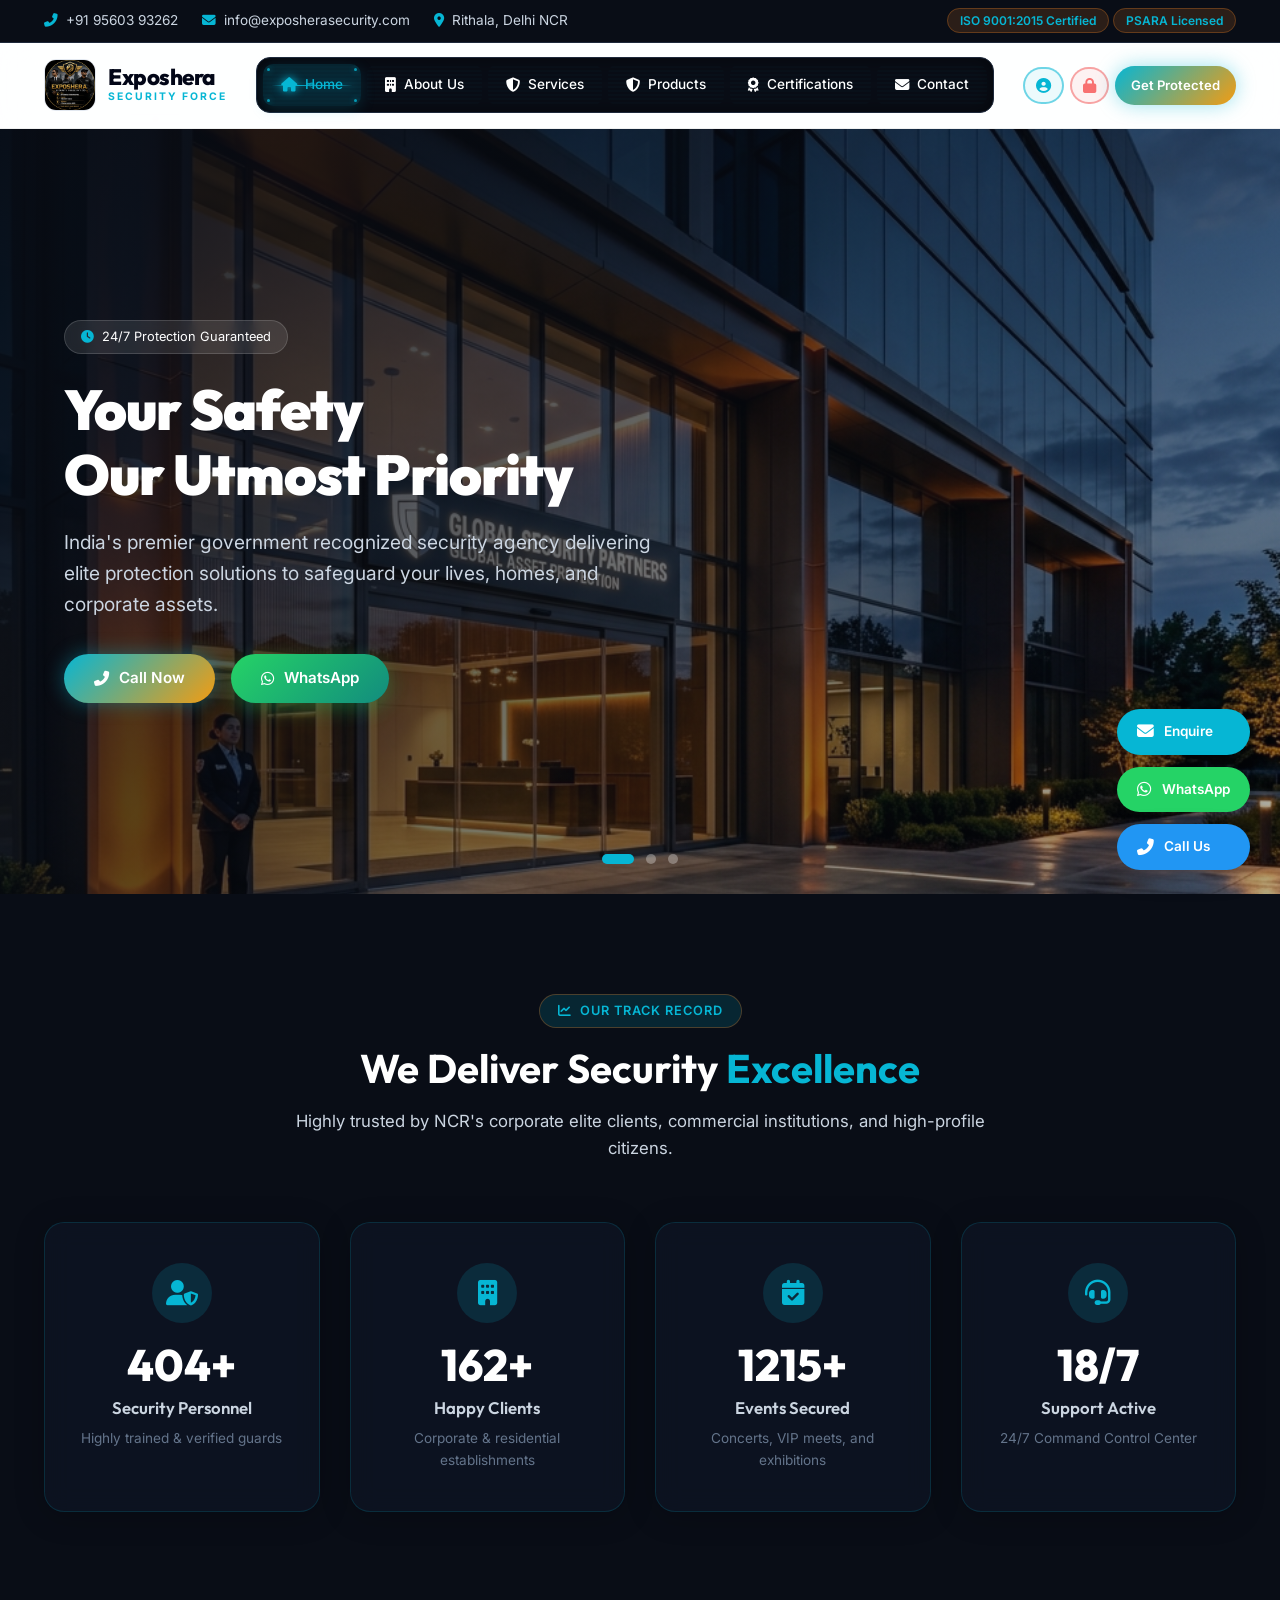
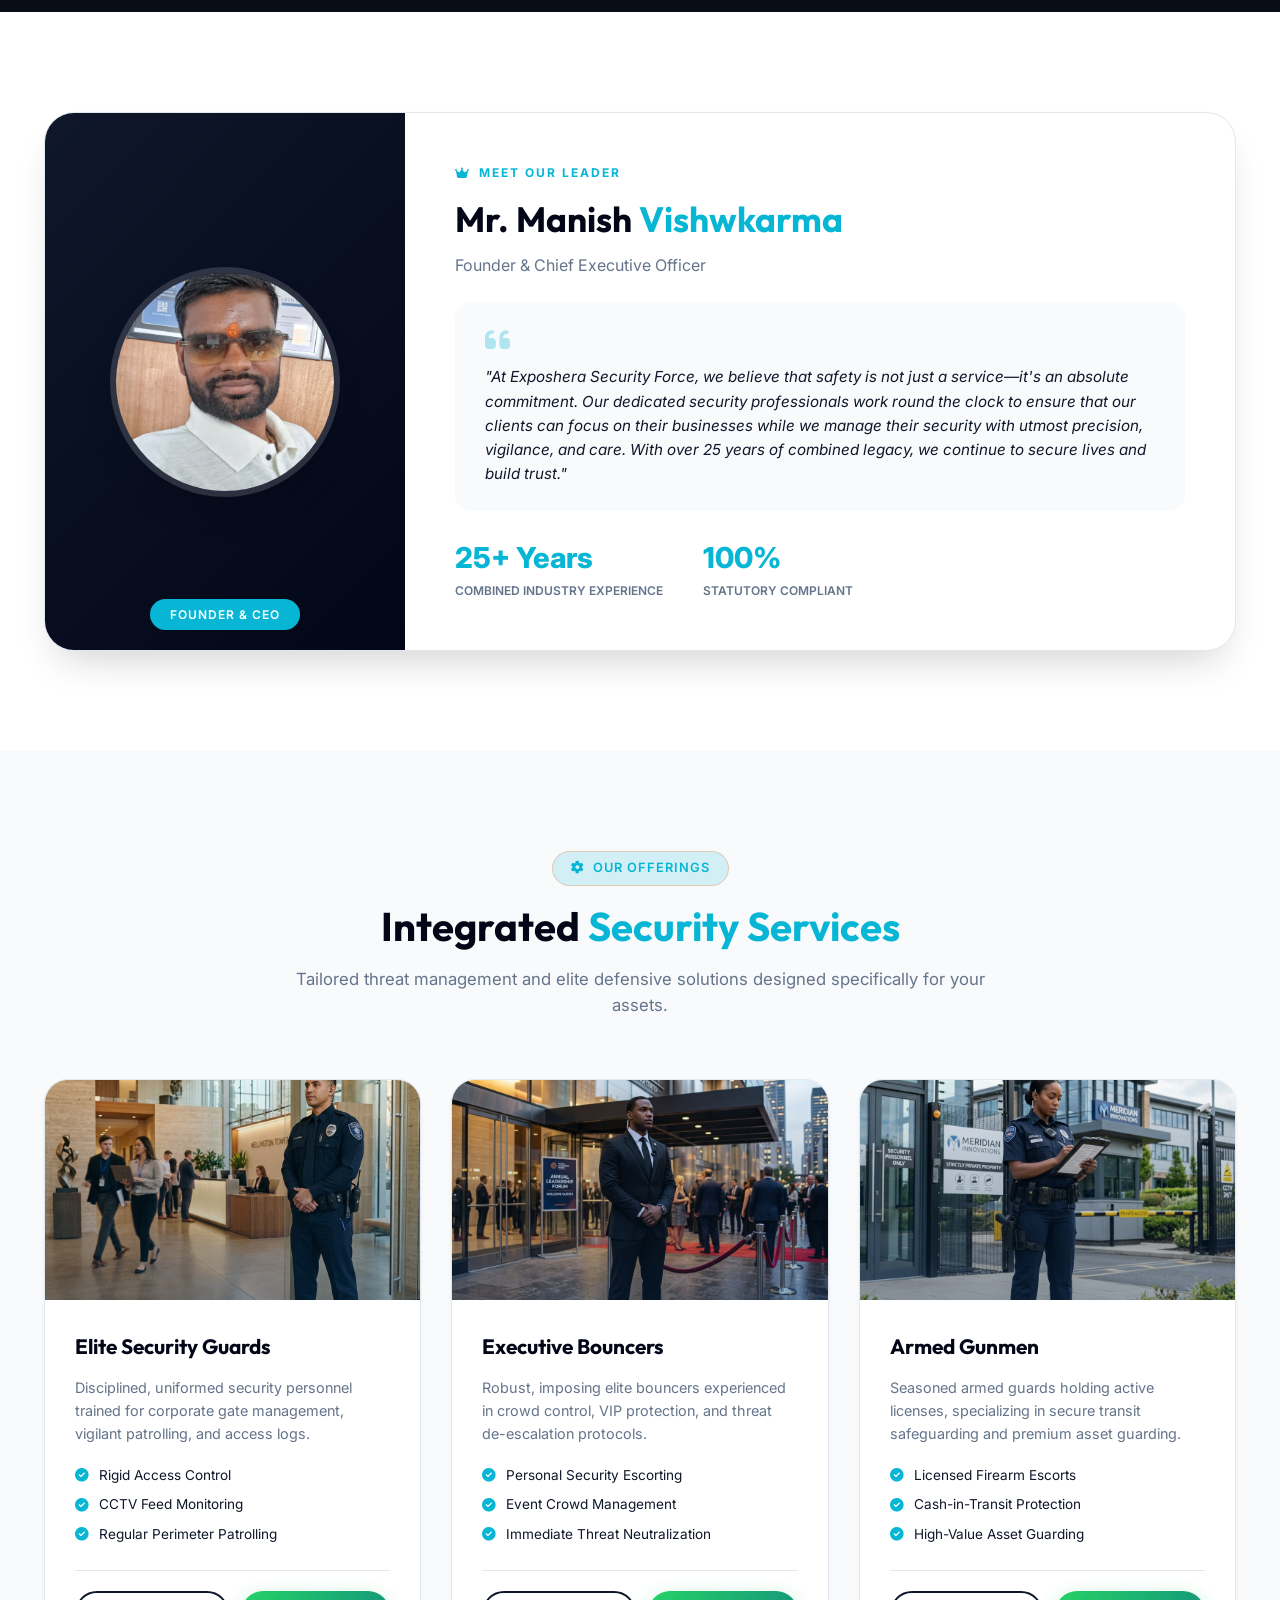
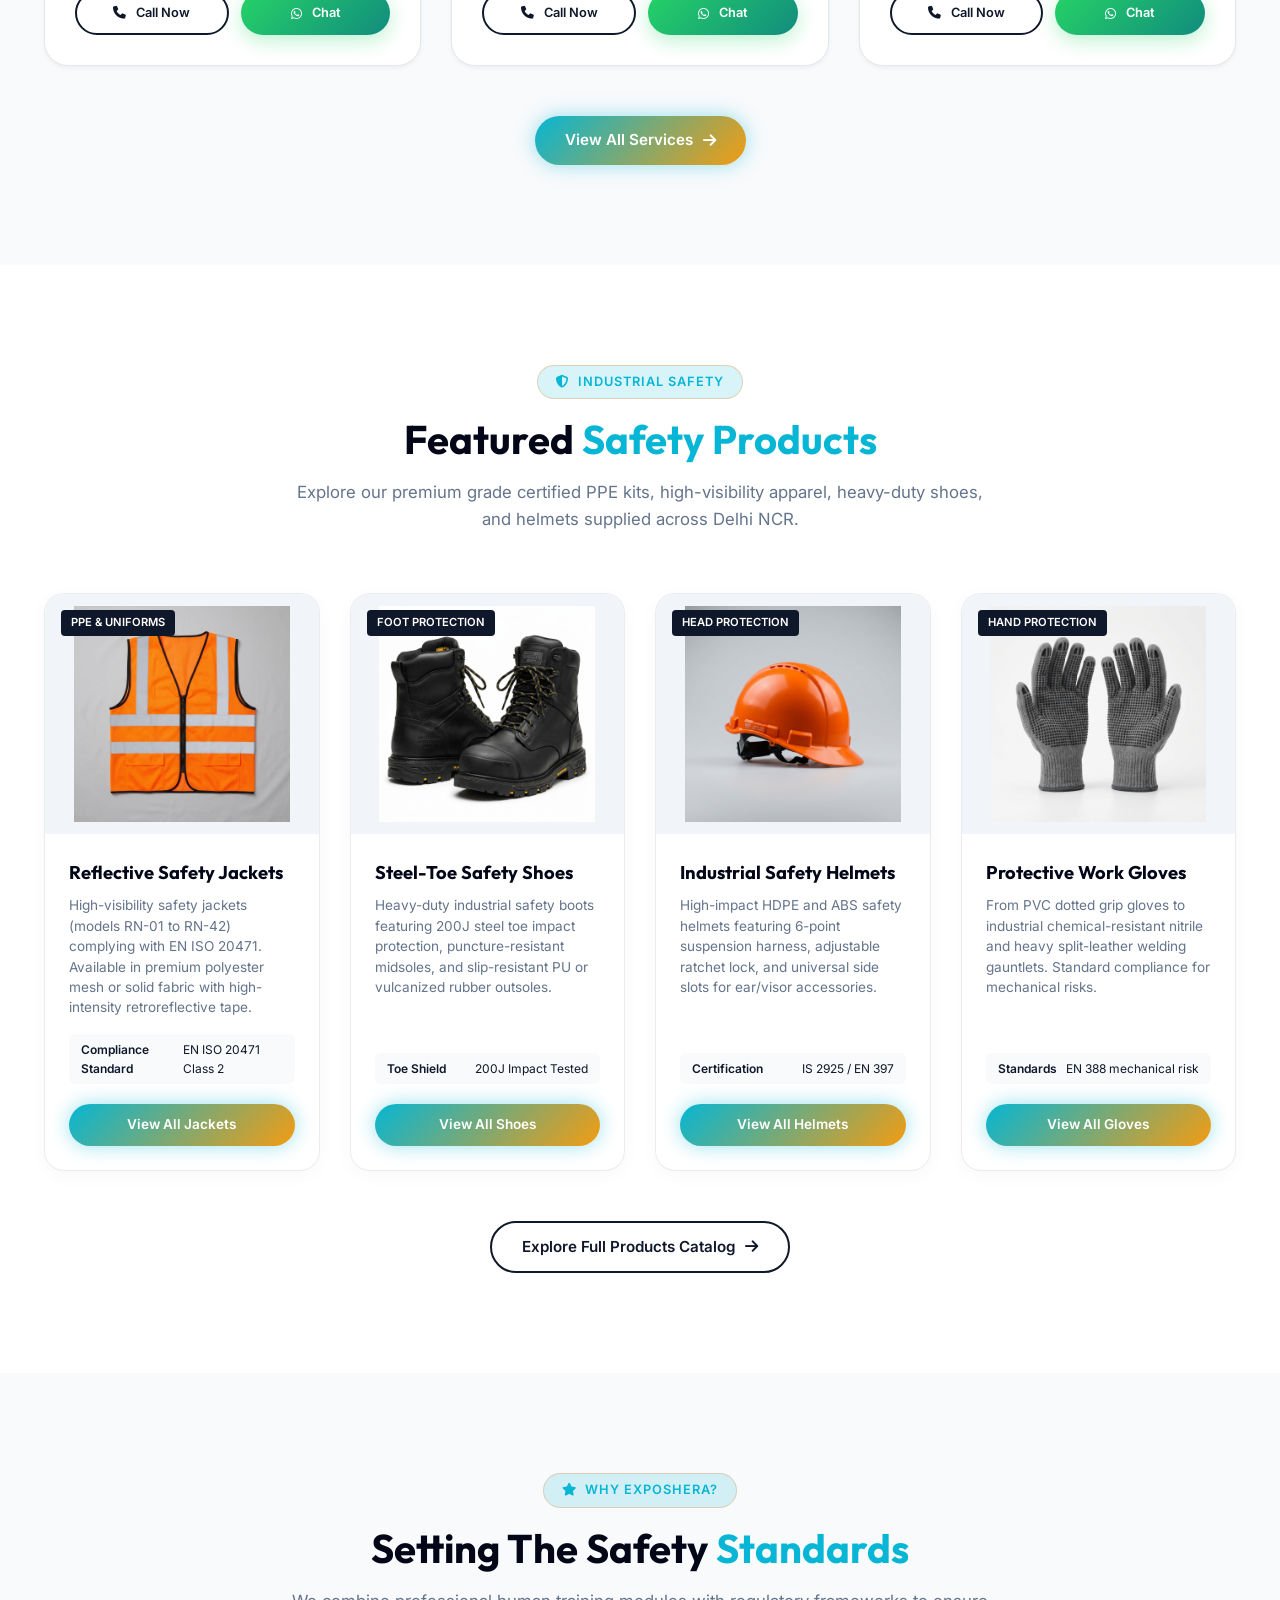
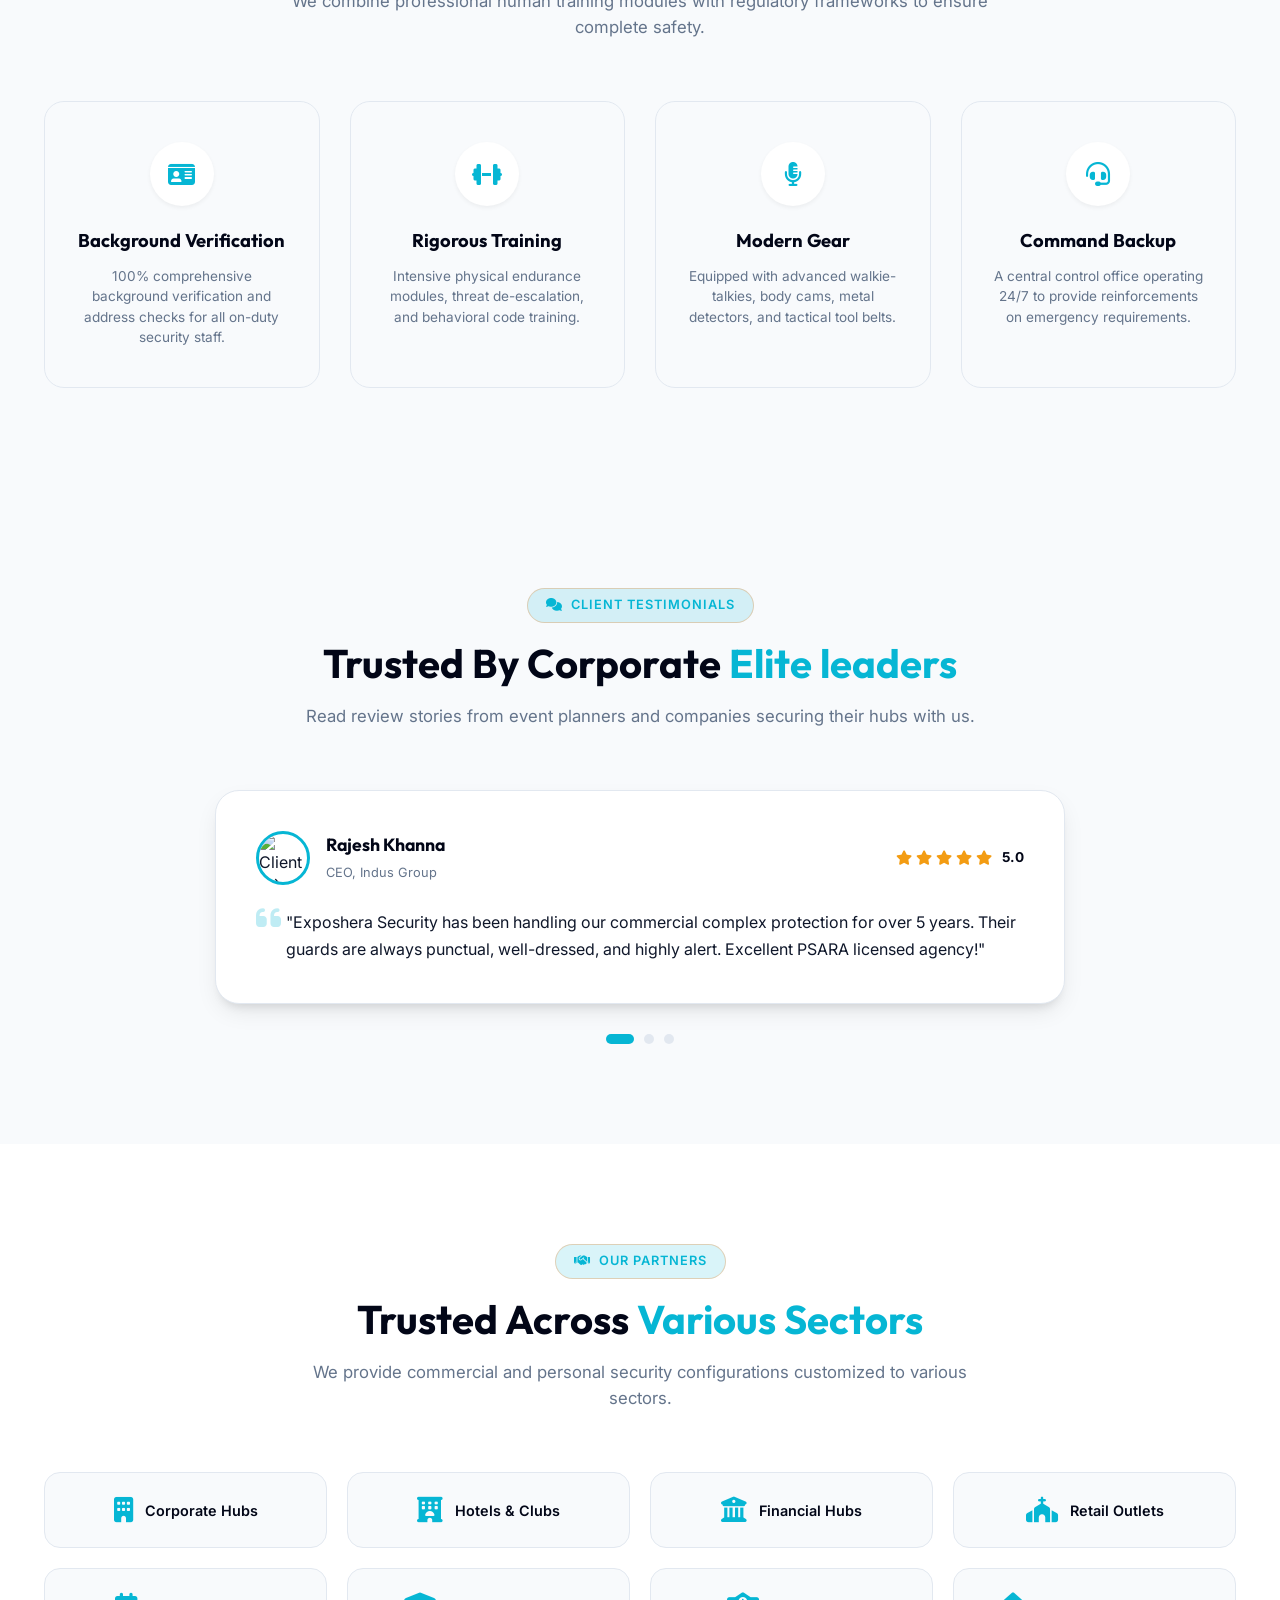
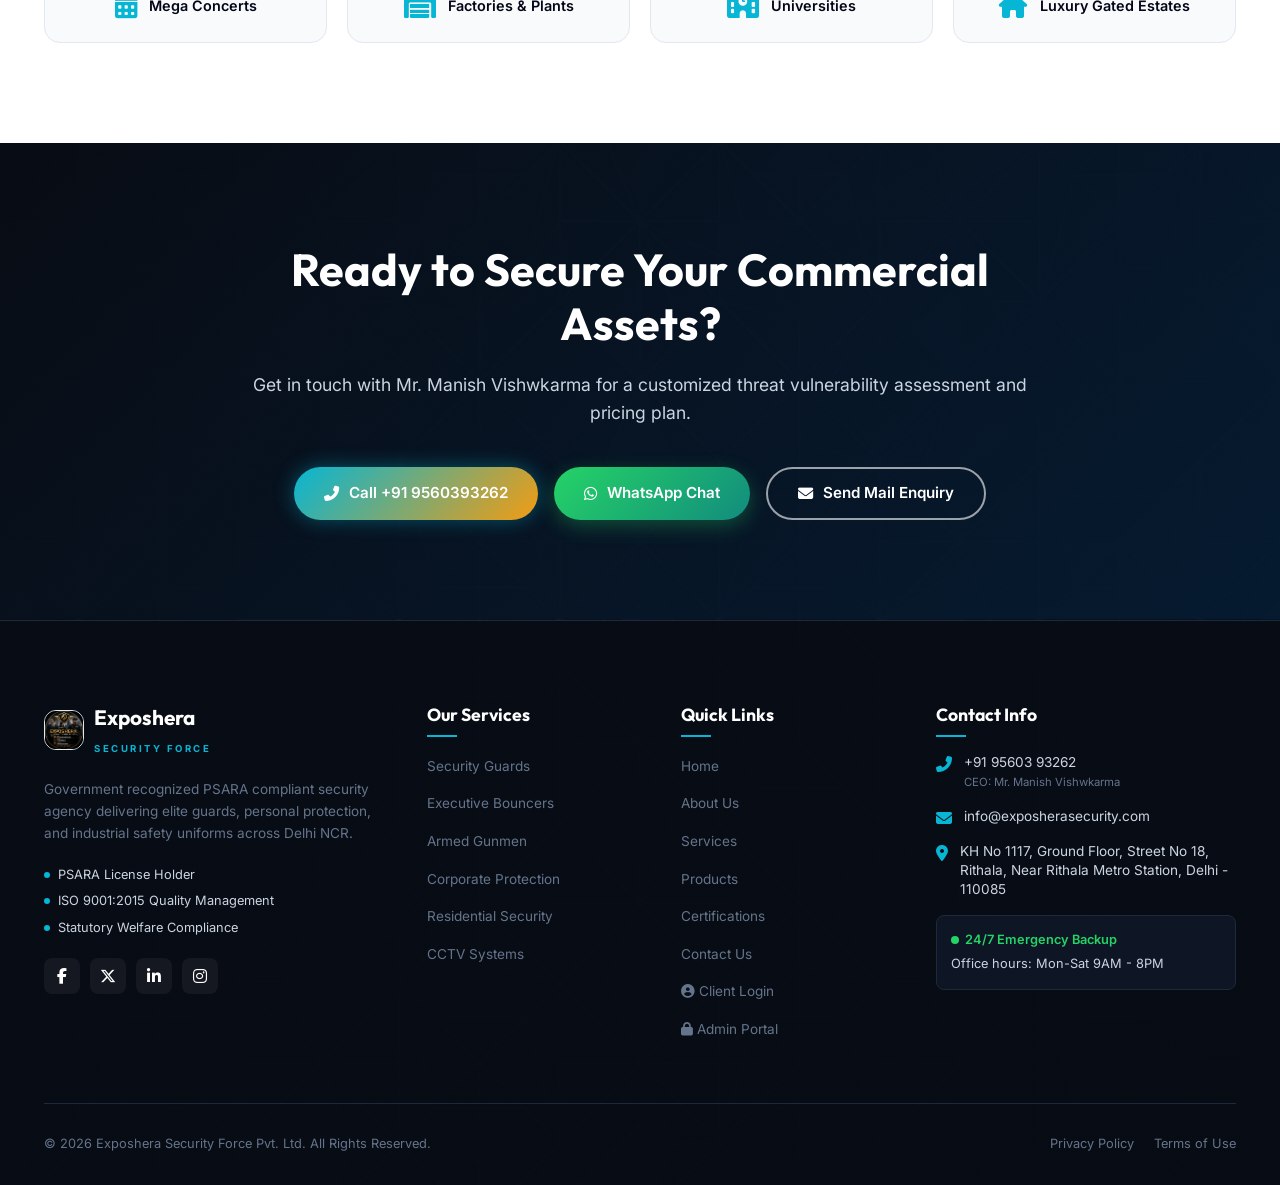
==== commit 6a8e792d: "remove: delete Access Your Account portal section from home page" ====
--- a/index.html
+++ b/index.html
@@ -173,58 +173,6 @@
         </div>
     </section>
 
-    <!-- ═══ Portal Login Section ═══ -->
-    <section style="background: linear-gradient(135deg, #080c14 0%, #0a1628 50%, #080c14 100%); padding: 60px 0; position:relative; overflow:hidden;">
-        <!-- Subtle grid overlay -->
-        <div style="position:absolute;inset:0;background-image:linear-gradient(rgba(6,182,212,0.03) 1px,transparent 1px),linear-gradient(90deg,rgba(6,182,212,0.03) 1px,transparent 1px);background-size:40px 40px;pointer-events:none;"></div>
-        <div class="container" style="position:relative;z-index:2;">
-            <div style="text-align:center; margin-bottom:40px;">
-                <span class="section-tag" style="color:var(--accent);"><i class="fas fa-lock"></i> Secure Portals</span>
-                <h2 style="color:var(--text-white); font-size:2rem; margin-top:10px; font-weight:800;">Access Your <span class="highlight">Account</span></h2>
-                <p style="color:var(--text-muted); max-width:500px; margin:10px auto 0;">Login to manage your enquiries and orders, or sign in as an administrator to control the platform.</p>
-            </div>
-            <div style="display:grid; grid-template-columns:1fr 1fr; gap:24px; max-width:780px; margin:0 auto;">
-
-                <!-- Client Login Card -->
-                <a href="login.html" style="text-decoration:none;">
-                    <div class="portal-card" style="background:rgba(14,21,36,0.9); border:1px solid rgba(6,182,212,0.2); border-radius:20px; padding:36px 28px; text-align:center; transition:all 0.3s ease; cursor:pointer; position:relative; overflow:hidden;" onmouseover="this.style.transform='translateY(-6px)';this.style.borderColor='rgba(6,182,212,0.6)';this.style.boxShadow='0 16px 40px rgba(6,182,212,0.15)';" onmouseout="this.style.transform='';this.style.borderColor='rgba(6,182,212,0.2)';this.style.boxShadow='';">
-                        <div style="width:70px;height:70px;background:linear-gradient(135deg,rgba(6,182,212,0.15),rgba(6,182,212,0.05));border:1px solid rgba(6,182,212,0.3);border-radius:18px;display:flex;align-items:center;justify-content:center;margin:0 auto 20px;">
-                            <i class="fas fa-user-circle" style="font-size:1.8rem;color:var(--accent);"></i>
-                        </div>
-                        <h3 style="color:var(--text-white);font-size:1.25rem;font-weight:800;margin-bottom:8px;">Client Login</h3>
-                        <p style="color:var(--text-muted);font-size:0.85rem;line-height:1.5;margin-bottom:20px;">Track your submitted enquiries, product requests and follow-up status</p>
-                        <div style="display:inline-flex;align-items:center;gap:8px;background:linear-gradient(135deg,var(--accent),#0891b2);color:white;padding:10px 22px;border-radius:50px;font-weight:700;font-size:0.85rem;">
-                            <i class="fas fa-sign-in-alt"></i> Login / Register
-                        </div>
-                        <!-- Glow corner -->
-                        <div style="position:absolute;top:0;left:0;right:0;height:2px;background:linear-gradient(90deg,transparent,var(--accent),transparent);"></div>
-                    </div>
-                </a>
-
-                <!-- Admin Login Card -->
-                <a href="admin.html" style="text-decoration:none;">
-                    <div style="background:rgba(14,21,36,0.9); border:1px solid rgba(239,68,68,0.2); border-radius:20px; padding:36px 28px; text-align:center; transition:all 0.3s ease; cursor:pointer; position:relative; overflow:hidden;" onmouseover="this.style.transform='translateY(-6px)';this.style.borderColor='rgba(239,68,68,0.55)';this.style.boxShadow='0 16px 40px rgba(239,68,68,0.12)';" onmouseout="this.style.transform='';this.style.borderColor='rgba(239,68,68,0.2)';this.style.boxShadow='';">
-                        <div style="width:70px;height:70px;background:linear-gradient(135deg,rgba(239,68,68,0.15),rgba(239,68,68,0.05));border:1px solid rgba(239,68,68,0.3);border-radius:18px;display:flex;align-items:center;justify-content:center;margin:0 auto 20px;">
-                            <i class="fas fa-shield-alt" style="font-size:1.8rem;color:#f87171;"></i>
-                        </div>
-                        <h3 style="color:var(--text-white);font-size:1.25rem;font-weight:800;margin-bottom:8px;">Admin Login</h3>
-                        <p style="color:var(--text-muted);font-size:0.85rem;line-height:1.5;margin-bottom:20px;">Full administrative control — manage enquiries, users, and all platform data</p>
-                        <div style="display:inline-flex;align-items:center;gap:8px;background:linear-gradient(135deg,#ef4444,#b91c1c);color:white;padding:10px 22px;border-radius:50px;font-weight:700;font-size:0.85rem;">
-                            <i class="fas fa-lock"></i> Admin Access
-                        </div>
-                        <div style="position:absolute;top:0;left:0;right:0;height:2px;background:linear-gradient(90deg,transparent,#ef4444,transparent);"></div>
-                    </div>
-                </a>
-
-            </div>
-            <!-- Admin credentials reminder -->
-            <p style="text-align:center;color:var(--text-muted);font-size:0.75rem;margin-top:24px;">
-                <i class="fas fa-info-circle" style="color:var(--accent);"></i>
-                Admin credentials: <strong style="color:var(--text-light);">admin</strong> / <strong style="color:var(--text-light);">Exposhera@2026</strong>
-            </p>
-        </div>
-    </section>
-
     <!-- Statistics Counter Section -->
     <section class="counter-section section-padding">
         <div class="container" style="position:relative; z-index:5;">
--- a/css/style.css
+++ b/css/style.css
@@ -568,12 +568,13 @@
 .header-actions {
     display: flex;
     align-items: center;
-    gap: 12px;
+    gap: 8px;
+    flex-shrink: 0;
 }
 
 .header-actions .btn {
-    padding: 10px 22px;
-    font-size: 0.85rem;
+    padding: 9px 16px;
+    font-size: 0.82rem;
     white-space: nowrap;
 }
 
@@ -2896,6 +2897,32 @@
 }
 
 /* Responsive Media Queries */
+
+/* Mid-width: save space by collapsing Login/Admin to icon-only pills */
+@media (max-width: 1280px) {
+    /* Hide the Call Now button to reclaim space */
+    .header-actions .btn-outline:not(.btn-login-nav):not(.btn-admin-nav) {
+        display: none;
+    }
+    /* Collapse Login & Admin to icon-only square pills */
+    .btn-login-nav,
+    .btn-admin-nav {
+        padding: 9px 11px !important;
+        font-size: 0 !important;          /* hide label text */
+        gap: 0 !important;
+        min-width: 36px;
+        justify-content: center;
+    }
+    .btn-login-nav i,
+    .btn-admin-nav i {
+        font-size: 0.95rem !important;    /* keep icon visible */
+        margin: 0 !important;
+    }
+    .header-actions {
+        gap: 6px;
+    }
+}
+
 @media (max-width: 1100px) {
     .container {
         padding: 0 20px;
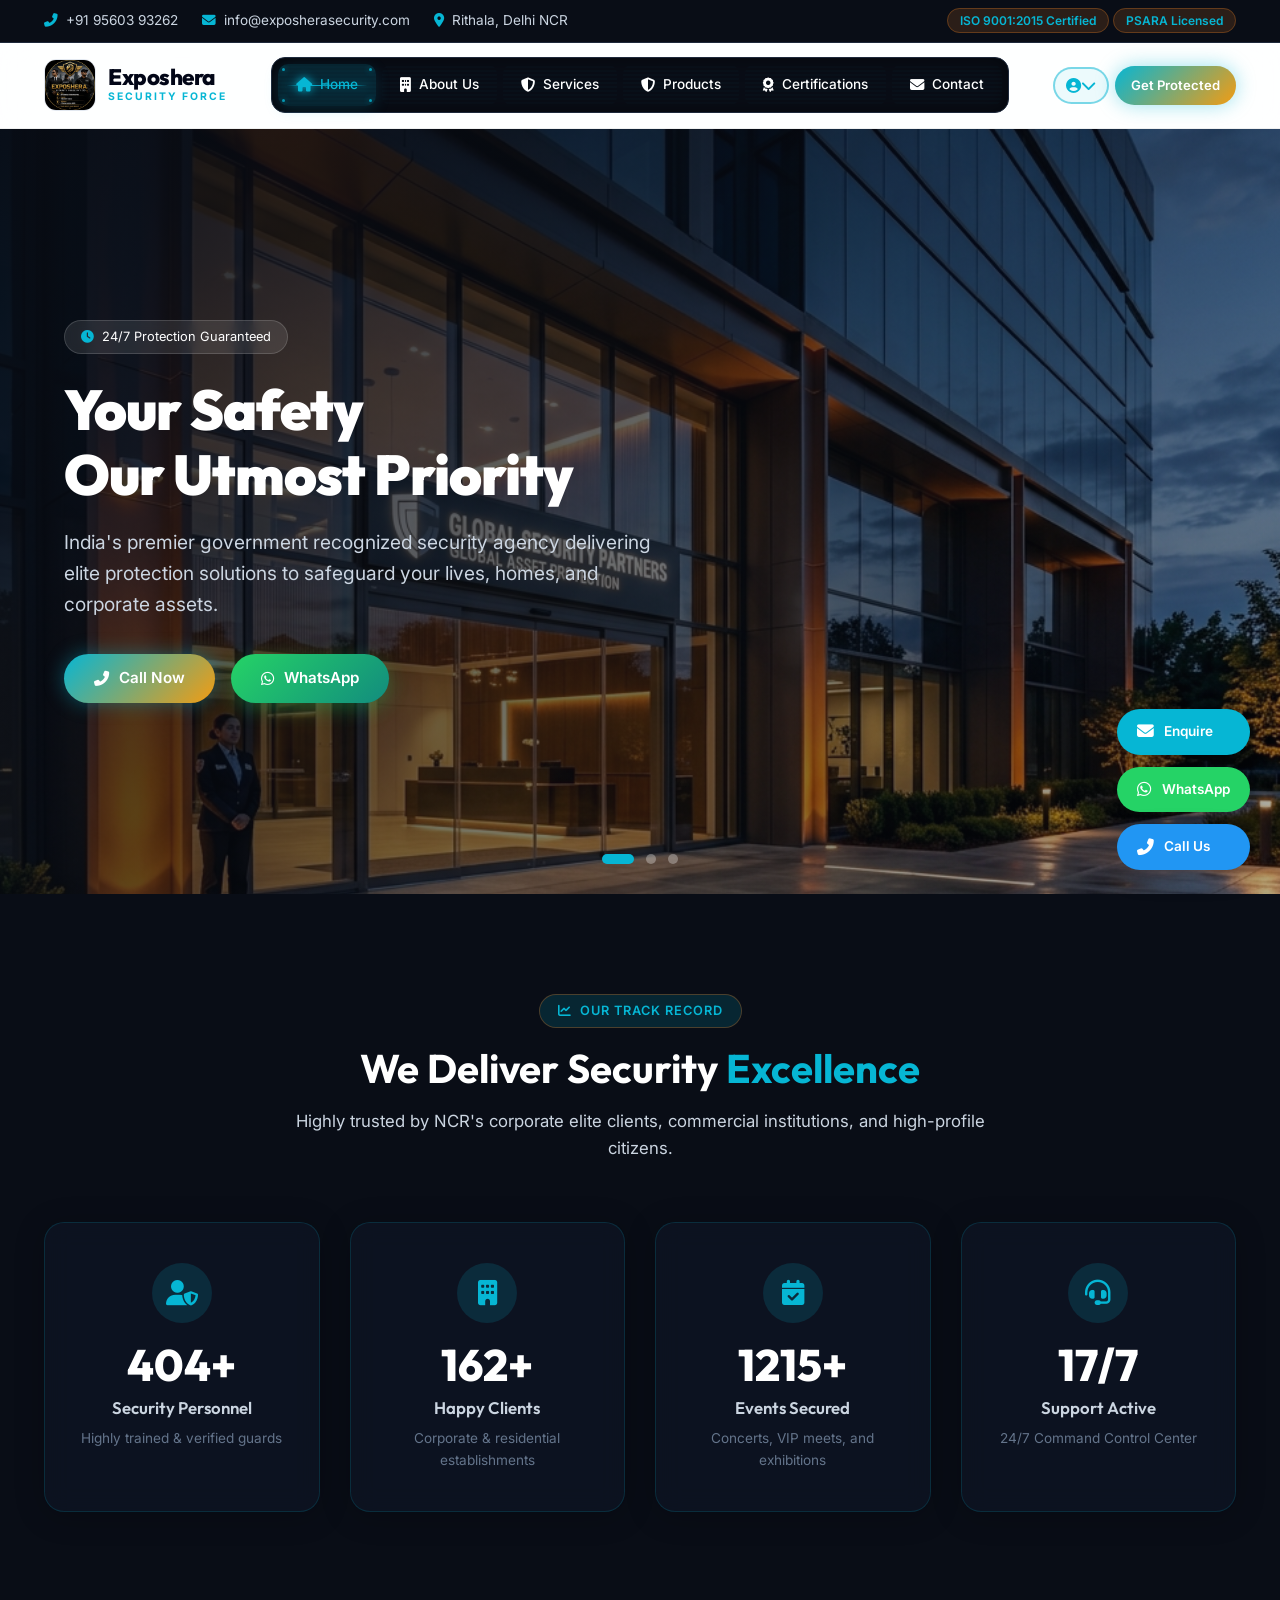
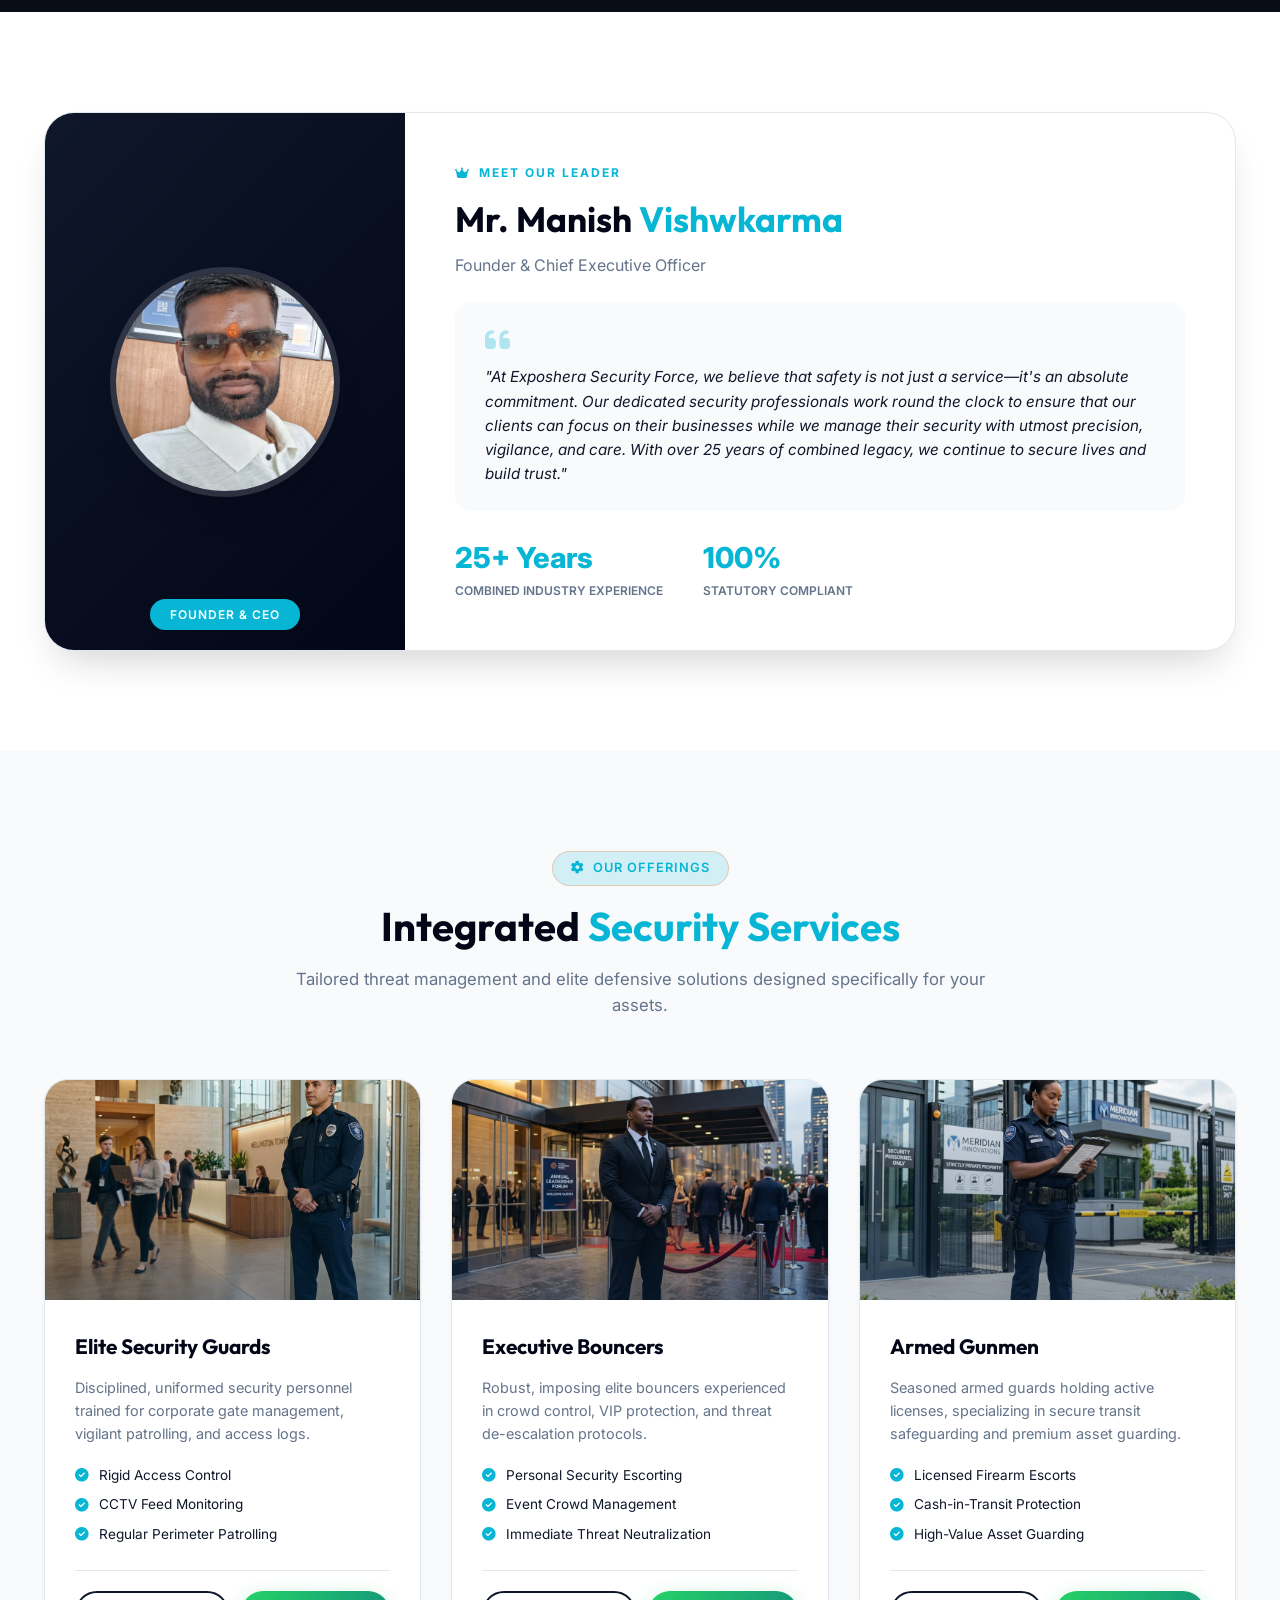
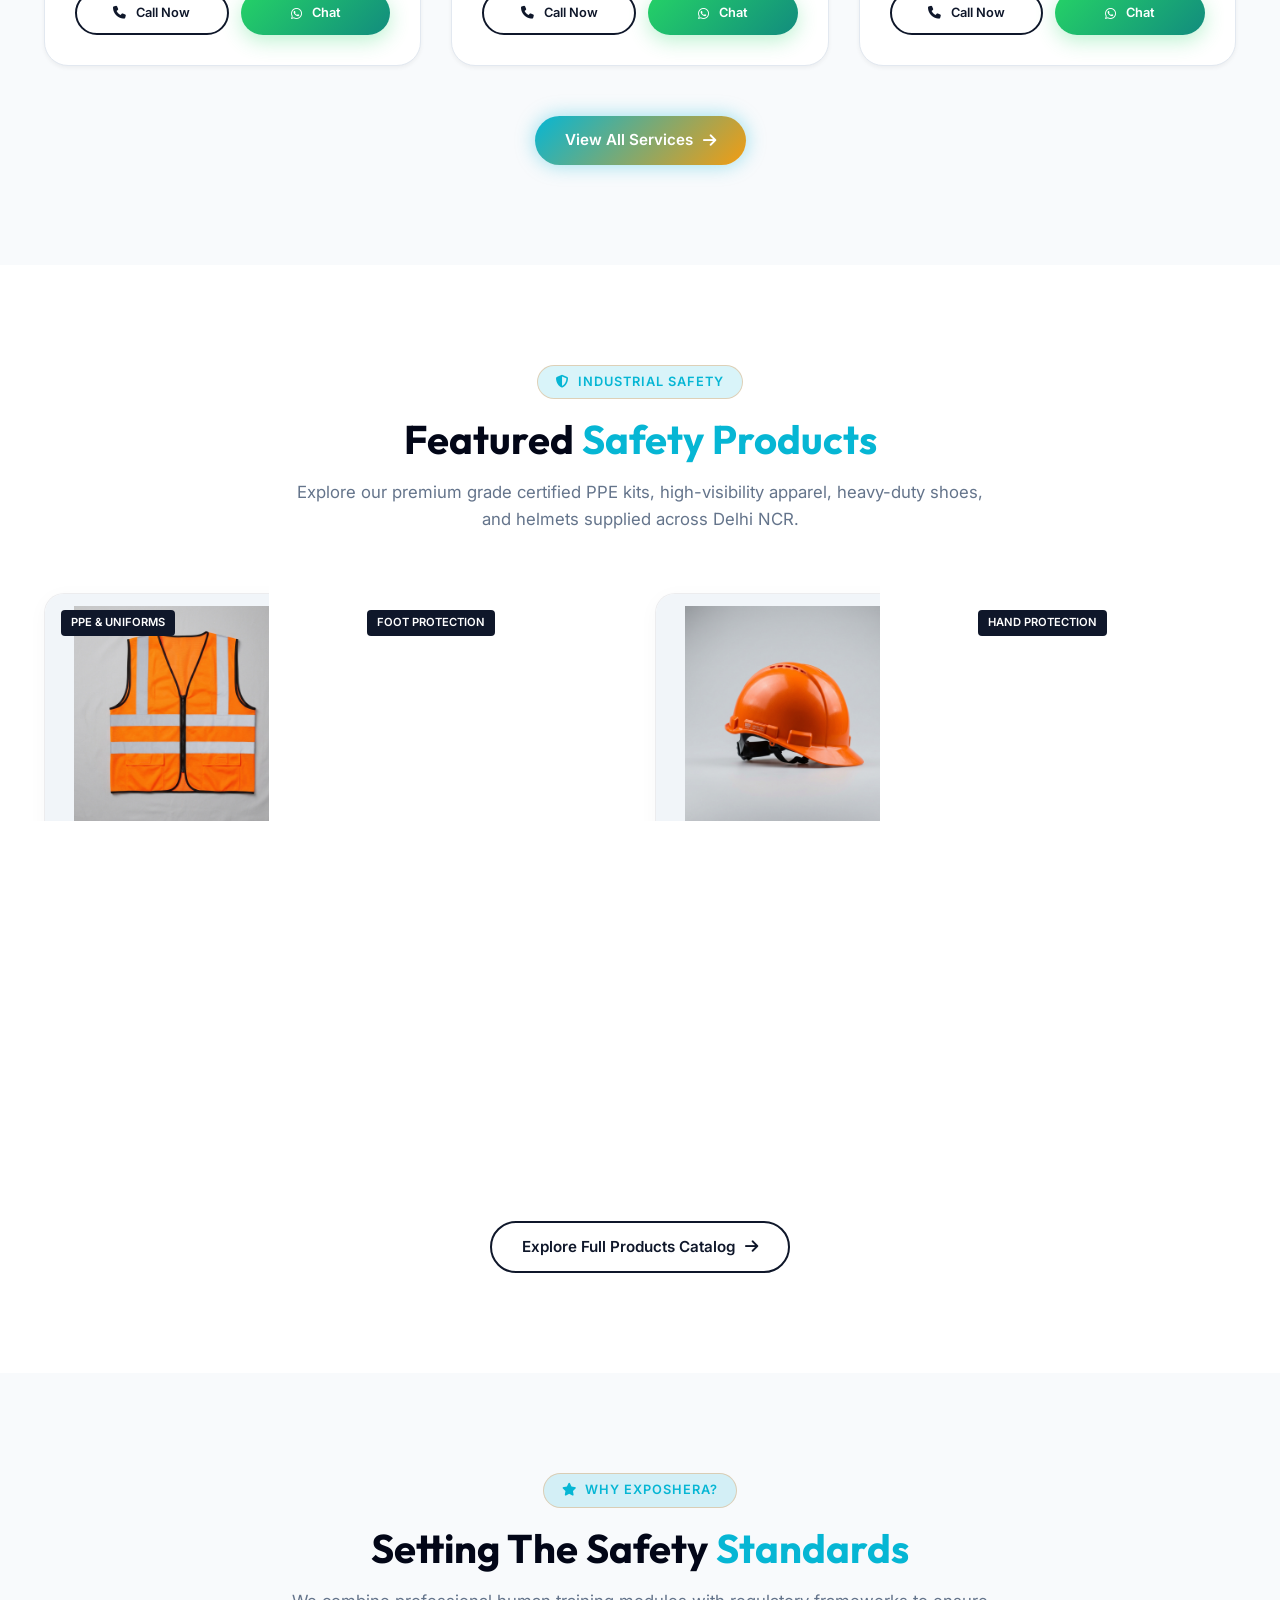
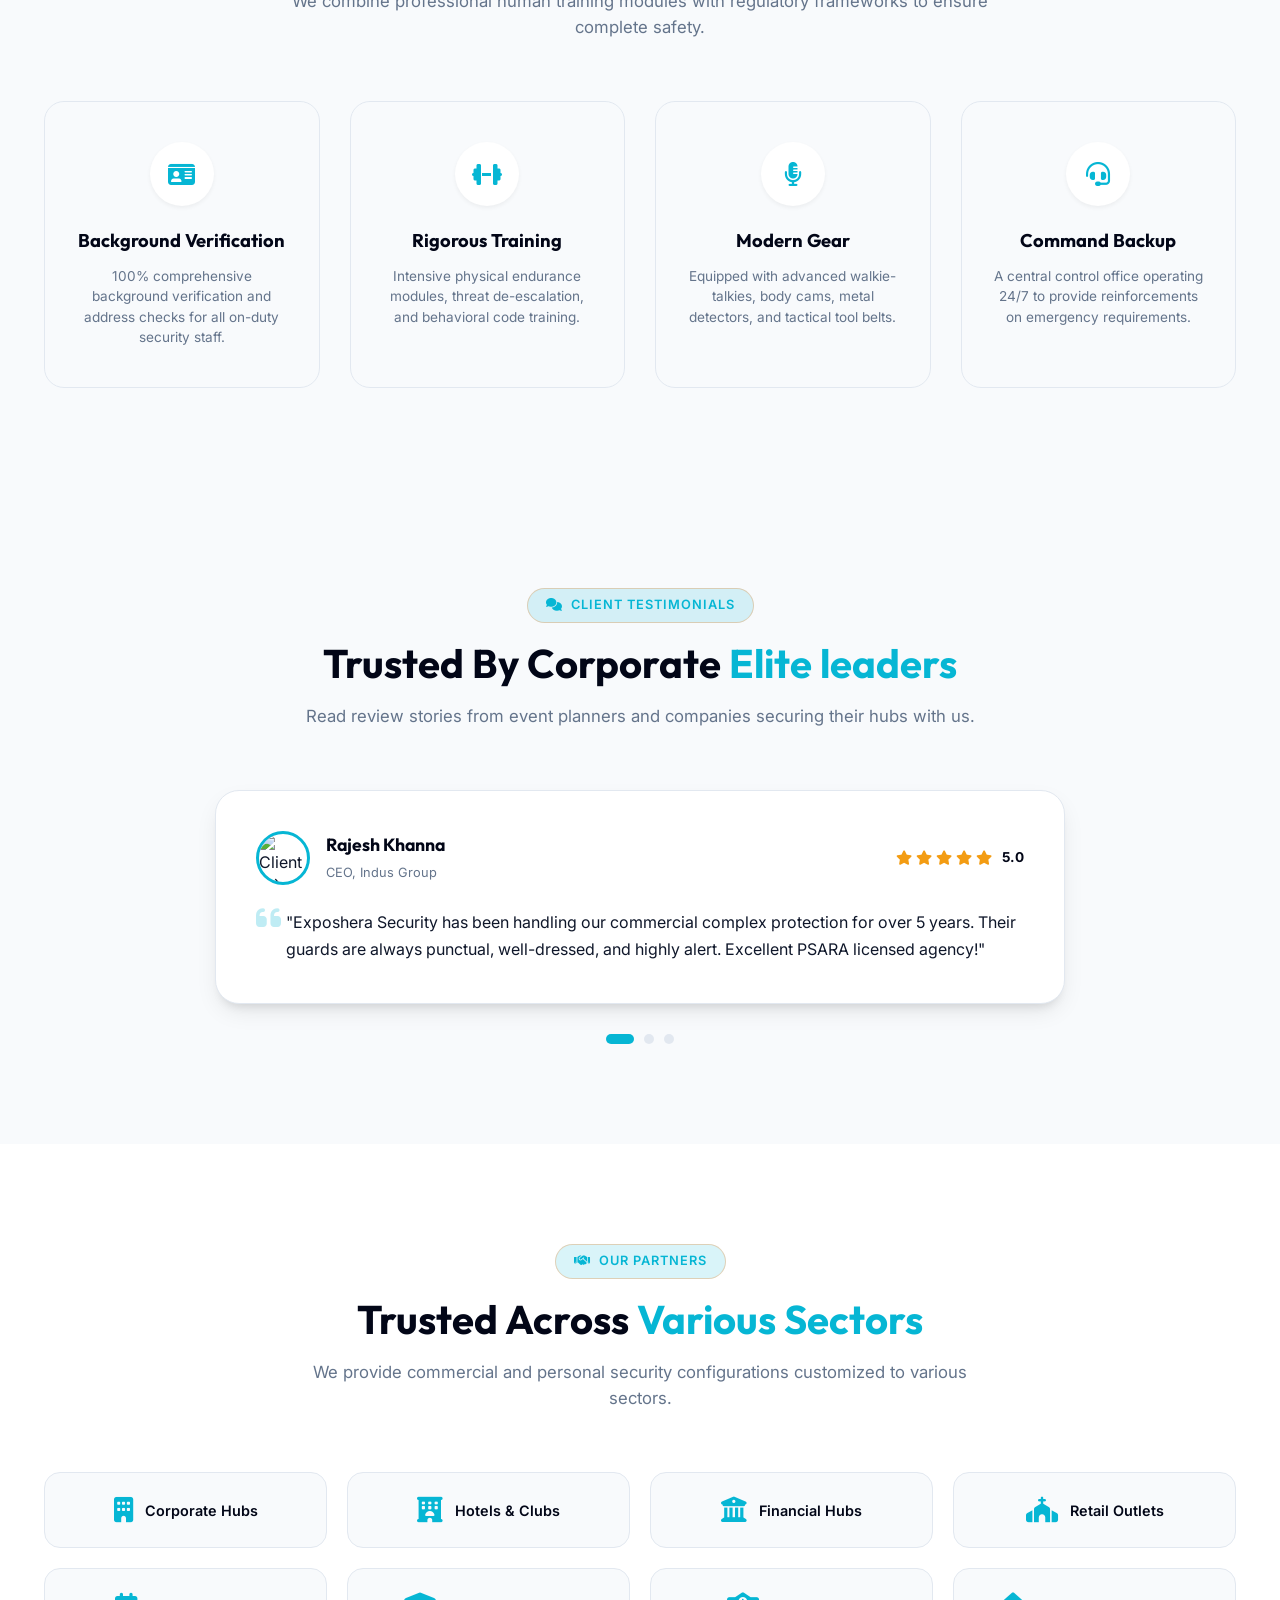
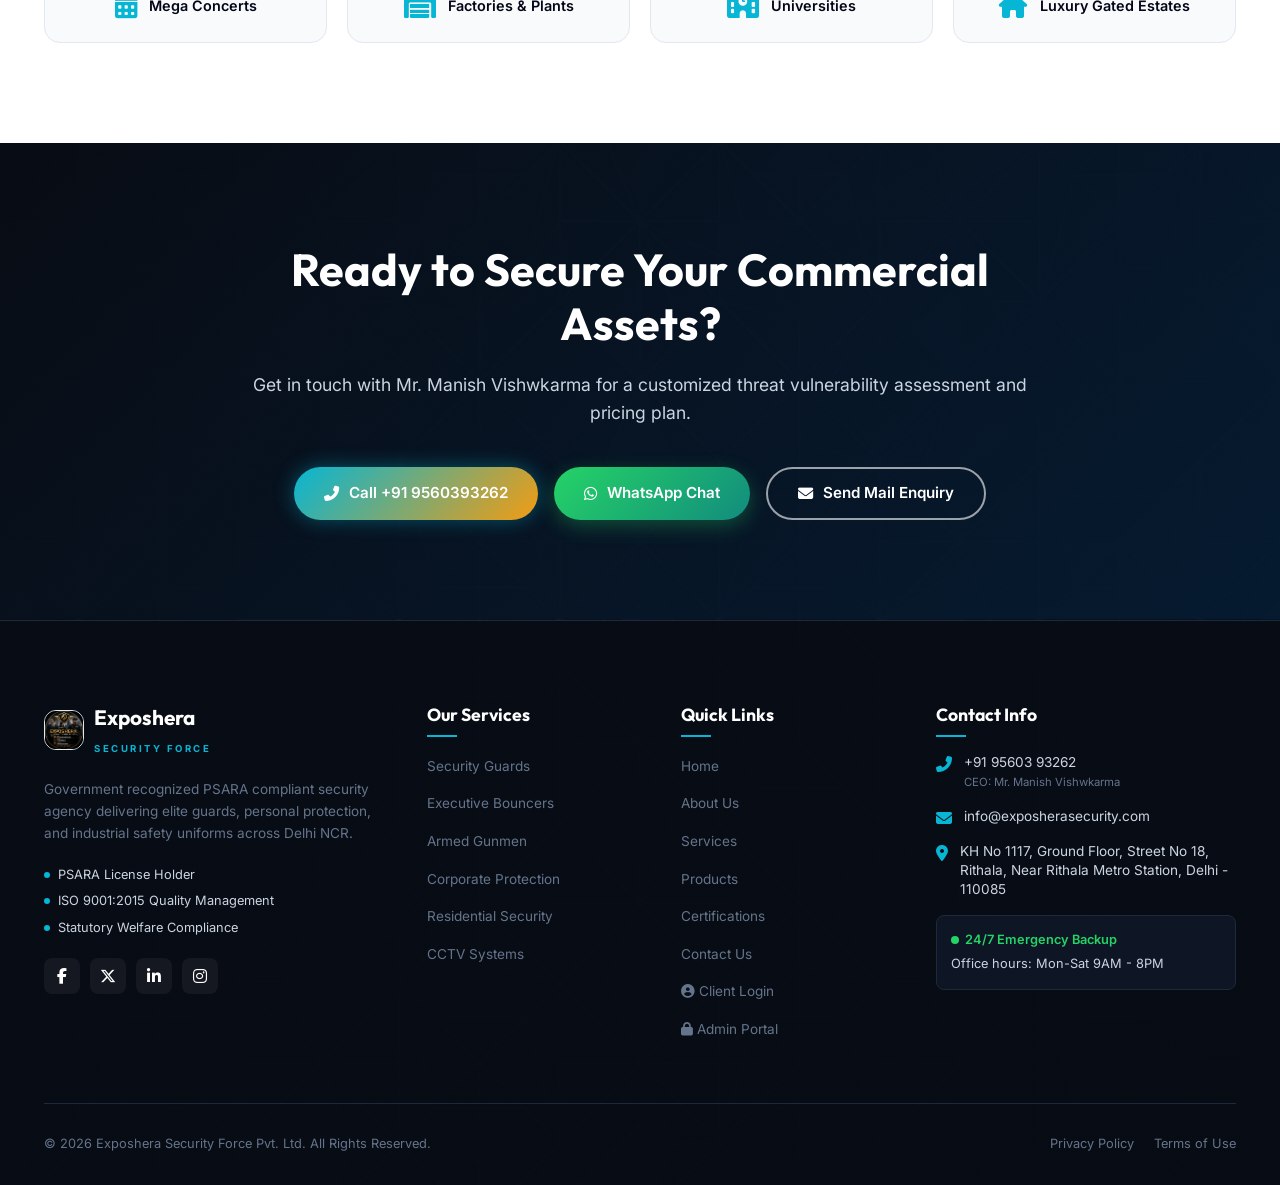
==== commit ad1aff03: "feat: merge Login and Admin into single Login dropdown with Client/Admin options across all 6 pages " ====
--- a/index.html
+++ b/index.html
@@ -75,8 +75,22 @@
 
             <div class="header-actions">
                 <a href="tel:9560393262" class="btn btn-outline"><i class="fas fa-phone"></i> Call Now</a>
-                <a href="login.html" class="btn btn-outline btn-login-nav"><i class="fas fa-user-circle"></i> Login</a>
-                <a href="admin.html" class="btn btn-outline btn-admin-nav"><i class="fas fa-lock"></i> Admin</a>
+                <!-- Login Dropdown -->
+                <div class="nav-login-dropdown" id="navLoginDropdown">
+                    <button class="btn btn-outline btn-login-nav" id="navLoginBtn" onclick="toggleLoginDropdown(event)">
+                        <i class="fas fa-user-circle"></i> Login <i class="fas fa-chevron-down" style="font-size:0.7rem;margin-left:2px;"></i>
+                    </button>
+                    <div class="login-dropdown-menu" id="loginDropdownMenu">
+                        <a href="login.html" class="login-drop-item">
+                            <div class="ldi-icon" style="background:rgba(6,182,212,0.12);color:var(--accent);"><i class="fas fa-user-circle"></i></div>
+                            <div><strong>Client Login</strong><span>Track your enquiries</span></div>
+                        </a>
+                        <a href="admin.html" class="login-drop-item">
+                            <div class="ldi-icon" style="background:rgba(239,68,68,0.12);color:#f87171;"><i class="fas fa-shield-alt"></i></div>
+                            <div><strong>Admin Login</strong><span>Full control panel</span></div>
+                        </a>
+                    </div>
+                </div>
                 <a href="#" class="btn btn-primary float-enquiry">Get Protected</a>
             </div>
 
--- a/css/style.css
+++ b/css/style.css
@@ -578,32 +578,116 @@
     white-space: nowrap;
 }
 
-/* Login nav button — cyan accent */
+/* ── Login Dropdown Trigger Button ── */
 .btn-login-nav {
-    border-color: rgba(6, 182, 212, 0.55) !important;
+    border-color: rgba(6, 182, 212, 0.5) !important;
     color: var(--accent) !important;
     background: rgba(6, 182, 212, 0.07);
-}
-.btn-login-nav:hover {
-    background: rgba(6, 182, 212, 0.18) !important;
+    display: flex;
+    align-items: center;
+    gap: 6px;
+    cursor: pointer;
+    font-family: 'Outfit', sans-serif;
+    font-weight: 600;
+    transition: all 0.22s ease;
+}
+.btn-login-nav:hover,
+.btn-login-nav.open {
+    background: rgba(6, 182, 212, 0.16) !important;
     border-color: var(--accent) !important;
-    color: var(--accent) !important;
     box-shadow: 0 4px 14px rgba(6, 182, 212, 0.25);
-    transform: translateY(-1px);
-}
-
-/* Admin nav button — red accent */
-.btn-admin-nav {
-    border-color: rgba(239, 68, 68, 0.45) !important;
-    color: #f87171 !important;
-    background: rgba(239, 68, 68, 0.07);
-}
-.btn-admin-nav:hover {
-    background: rgba(239, 68, 68, 0.16) !important;
-    border-color: #ef4444 !important;
-    color: #fca5a5 !important;
-    box-shadow: 0 4px 14px rgba(239, 68, 68, 0.22);
-    transform: translateY(-1px);
+}
+.btn-login-nav .fa-chevron-down {
+    transition: transform 0.22s ease;
+}
+.btn-login-nav.open .fa-chevron-down {
+    transform: rotate(180deg);
+}
+
+/* ── Dropdown Wrapper ── */
+.nav-login-dropdown {
+    position: relative;
+}
+
+/* ── Dropdown Menu Panel ── */
+.login-dropdown-menu {
+    display: none;
+    position: absolute;
+    top: calc(100% + 10px);
+    right: 0;
+    width: 240px;
+    background: rgba(10, 16, 28, 0.97);
+    backdrop-filter: blur(20px);
+    -webkit-backdrop-filter: blur(20px);
+    border: 1px solid rgba(6, 182, 212, 0.18);
+    border-radius: 16px;
+    padding: 8px;
+    box-shadow: 0 16px 40px rgba(0,0,0,0.5), 0 0 0 1px rgba(255,255,255,0.04);
+    z-index: 9999;
+    animation: dropFadeIn 0.2s ease-out;
+}
+.login-dropdown-menu.open {
+    display: block;
+}
+@keyframes dropFadeIn {
+    from { opacity: 0; transform: translateY(-8px); }
+    to   { opacity: 1; transform: translateY(0); }
+}
+
+/* Glowing top edge */
+.login-dropdown-menu::before {
+    content: '';
+    position: absolute;
+    top: 0; left: 16px; right: 16px;
+    height: 1px;
+    background: linear-gradient(90deg, transparent, var(--accent), transparent);
+}
+
+/* ── Dropdown Items ── */
+.login-drop-item {
+    display: flex;
+    align-items: center;
+    gap: 14px;
+    padding: 12px 14px;
+    border-radius: 10px;
+    text-decoration: none;
+    color: var(--text-light);
+    transition: all 0.18s ease;
+    cursor: pointer;
+}
+.login-drop-item:hover {
+    background: rgba(255, 255, 255, 0.06);
+    color: var(--text-white);
+}
+.ldi-icon {
+    width: 38px;
+    height: 38px;
+    border-radius: 10px;
+    display: flex;
+    align-items: center;
+    justify-content: center;
+    font-size: 1rem;
+    flex-shrink: 0;
+}
+.login-drop-item div:last-child strong {
+    display: block;
+    font-size: 0.86rem;
+    font-weight: 700;
+    color: var(--text-white);
+    font-family: 'Outfit', sans-serif;
+}
+.login-drop-item div:last-child span {
+    display: block;
+    font-size: 0.73rem;
+    color: var(--text-muted);
+    margin-top: 1px;
+}
+
+/* Divider between items */
+.login-drop-item + .login-drop-item {
+    border-top: 1px solid rgba(255,255,255,0.05);
+    margin-top: 2px;
+    padding-top: 14px;
 }
 
 /* Mobile Toggle */
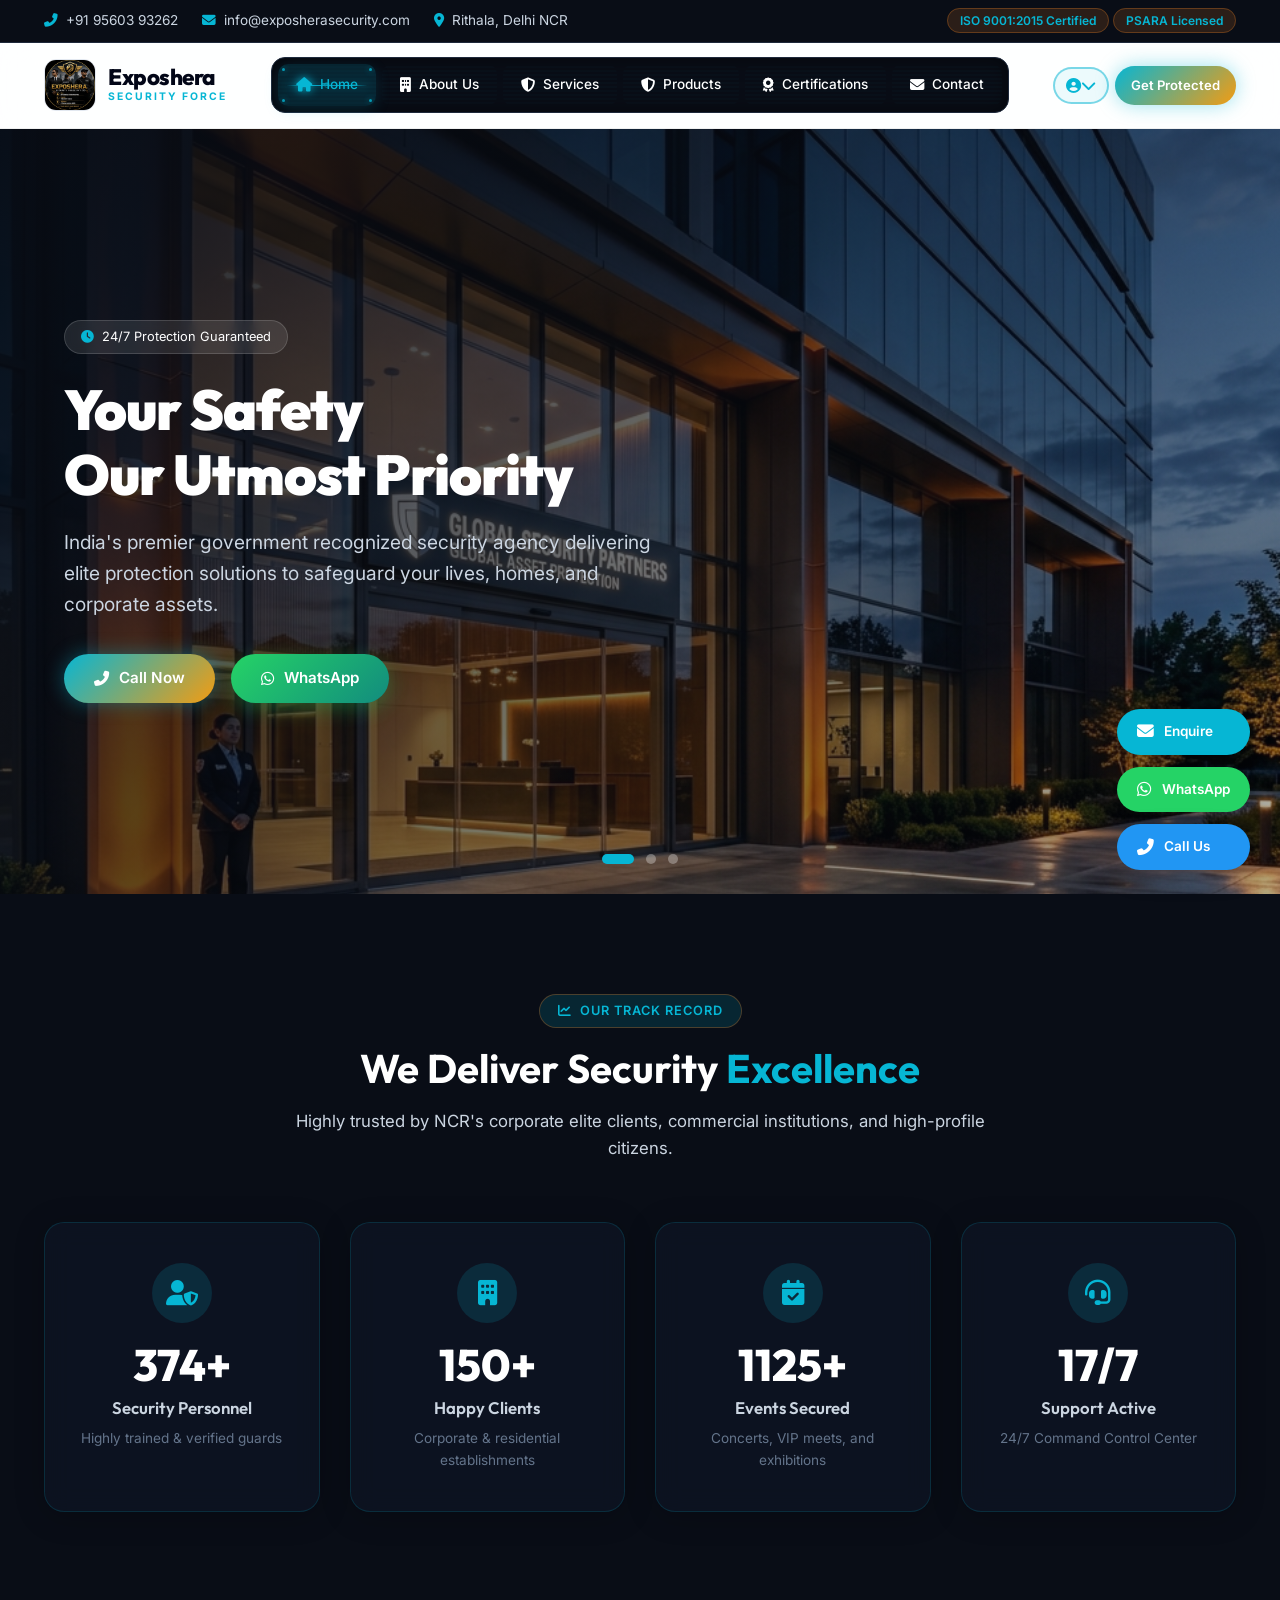
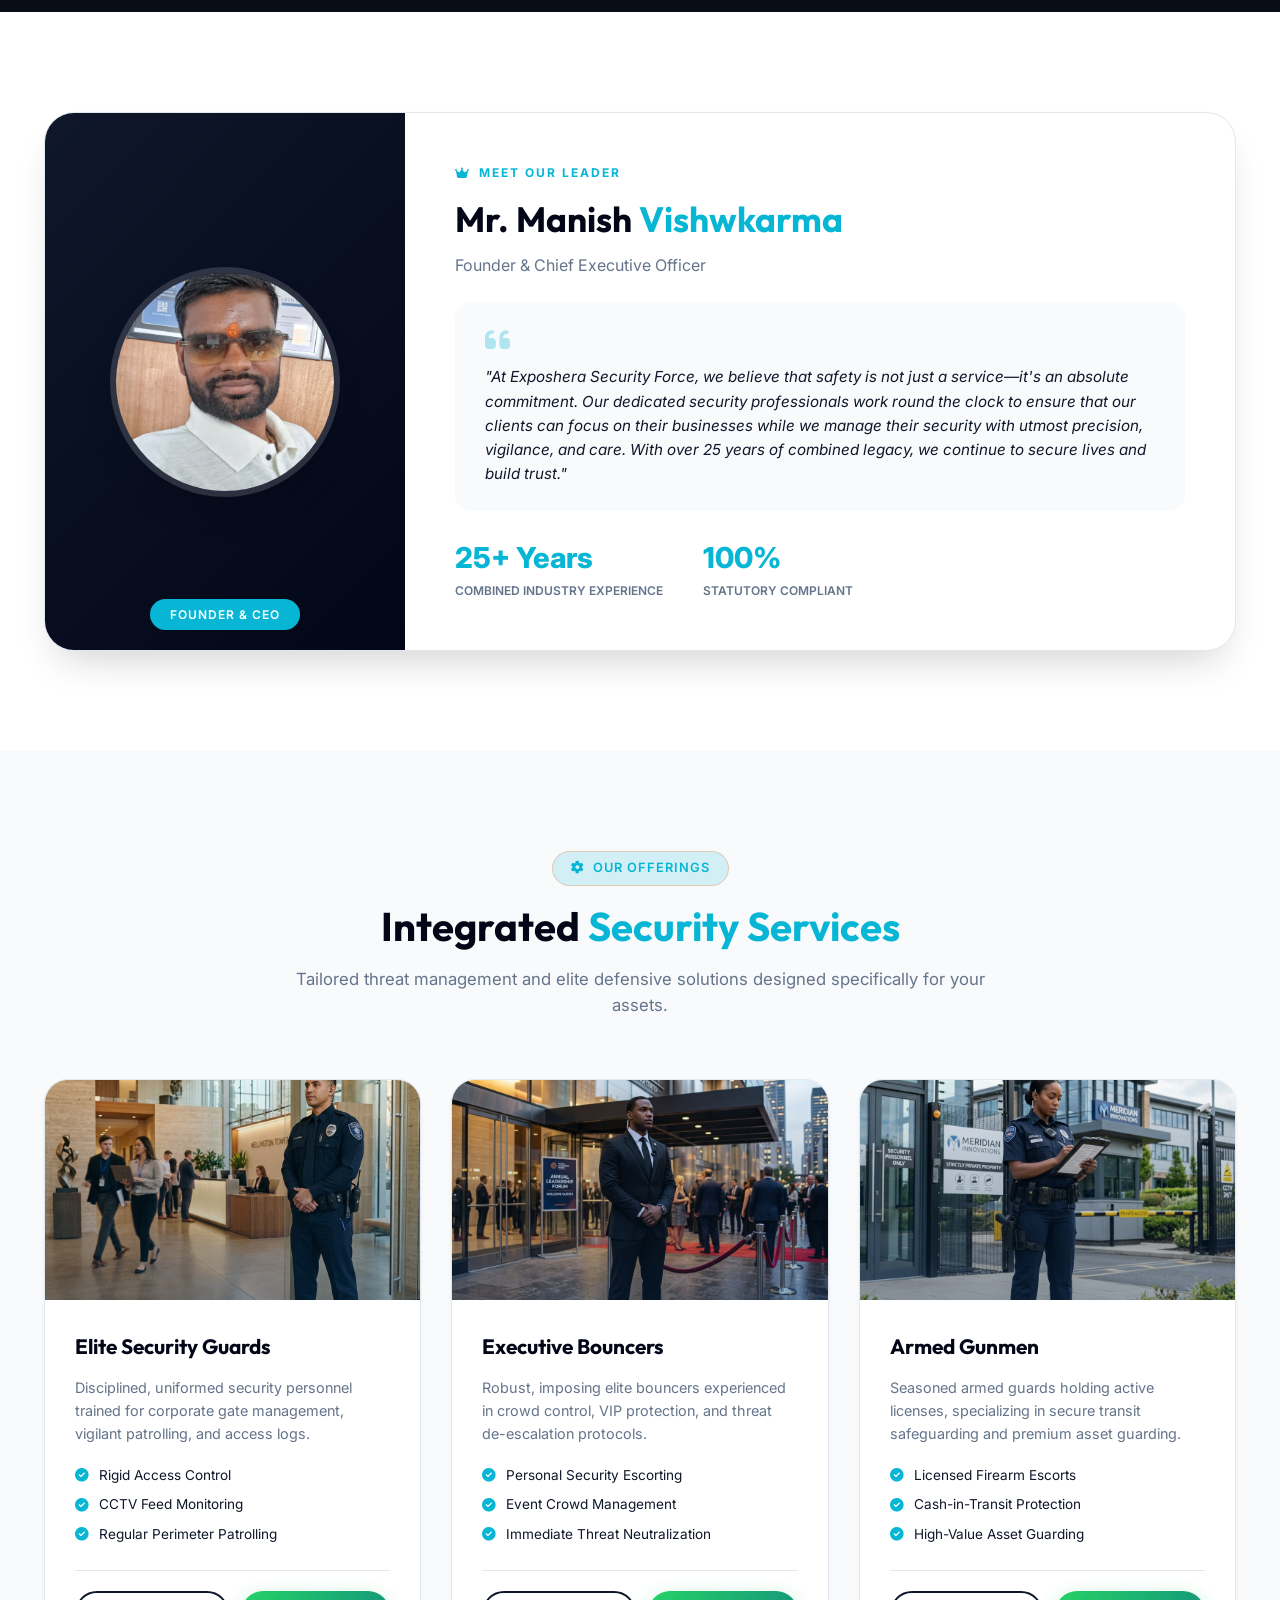
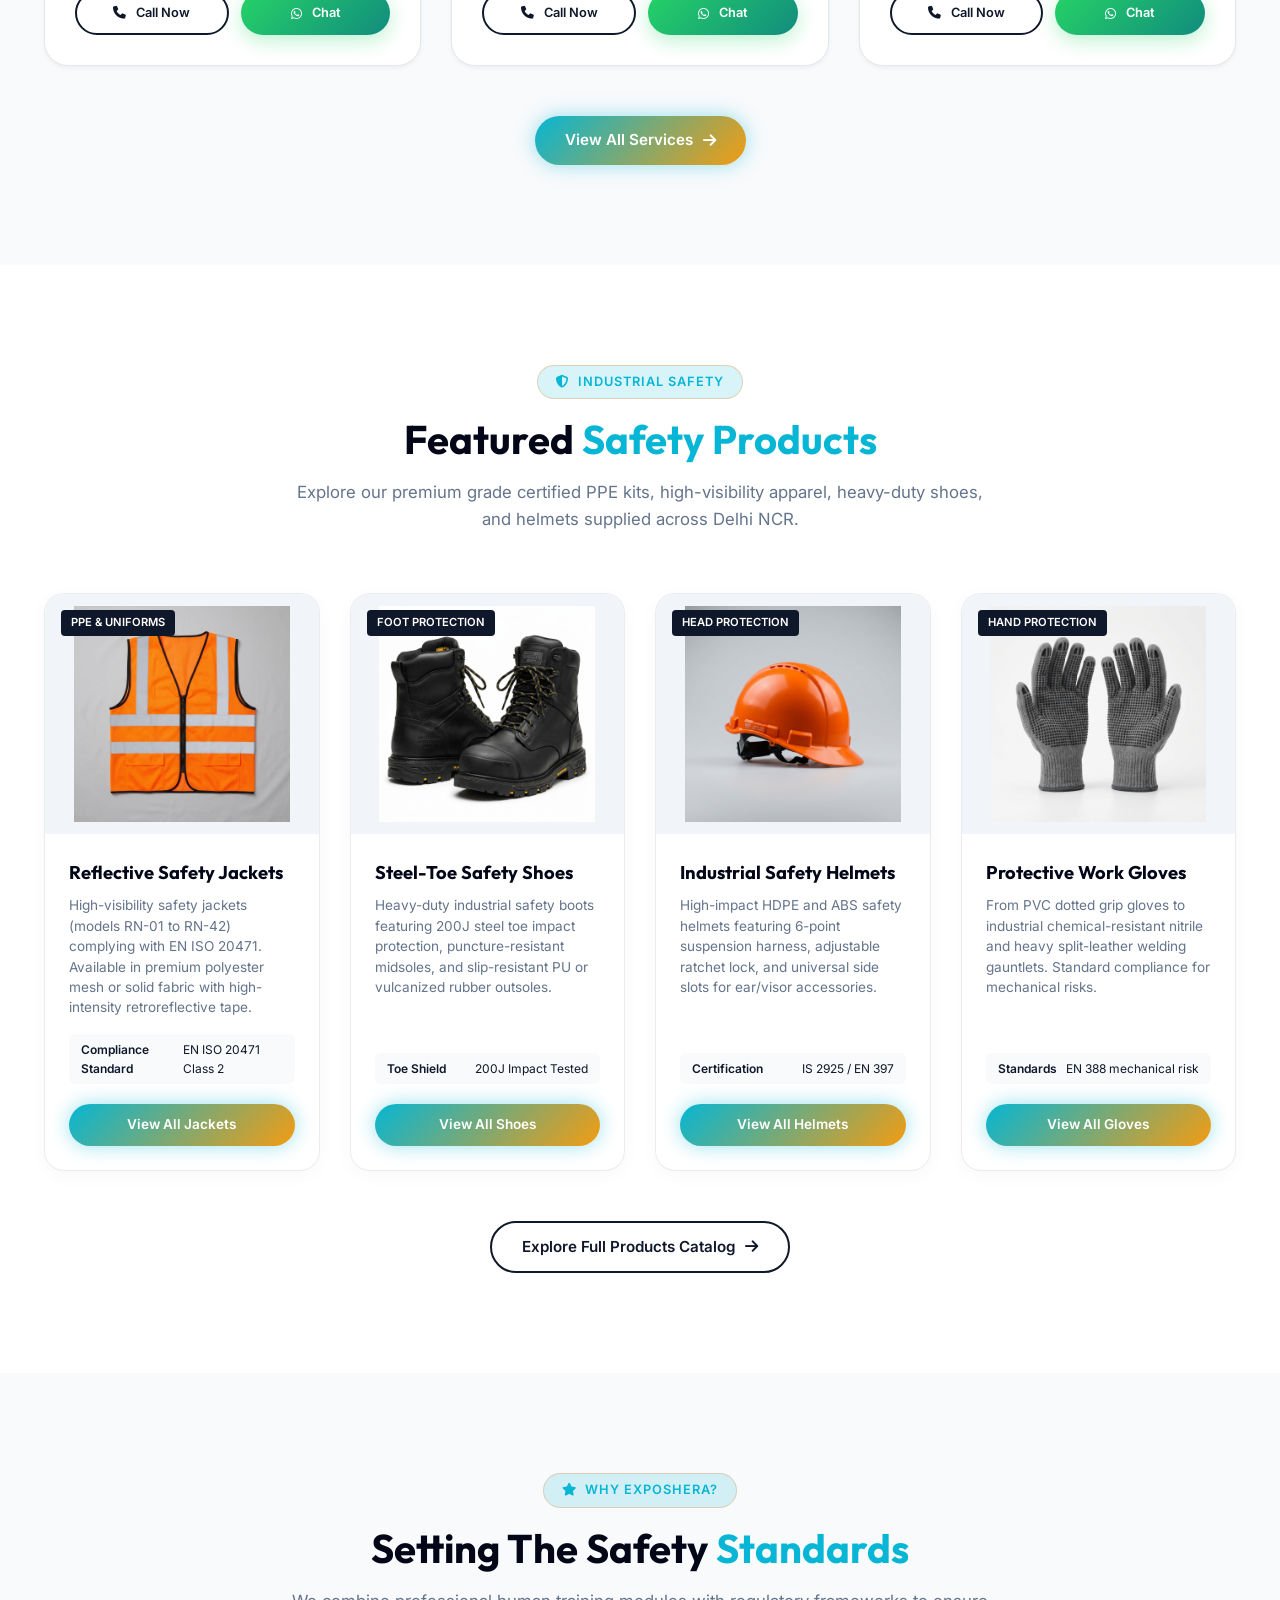
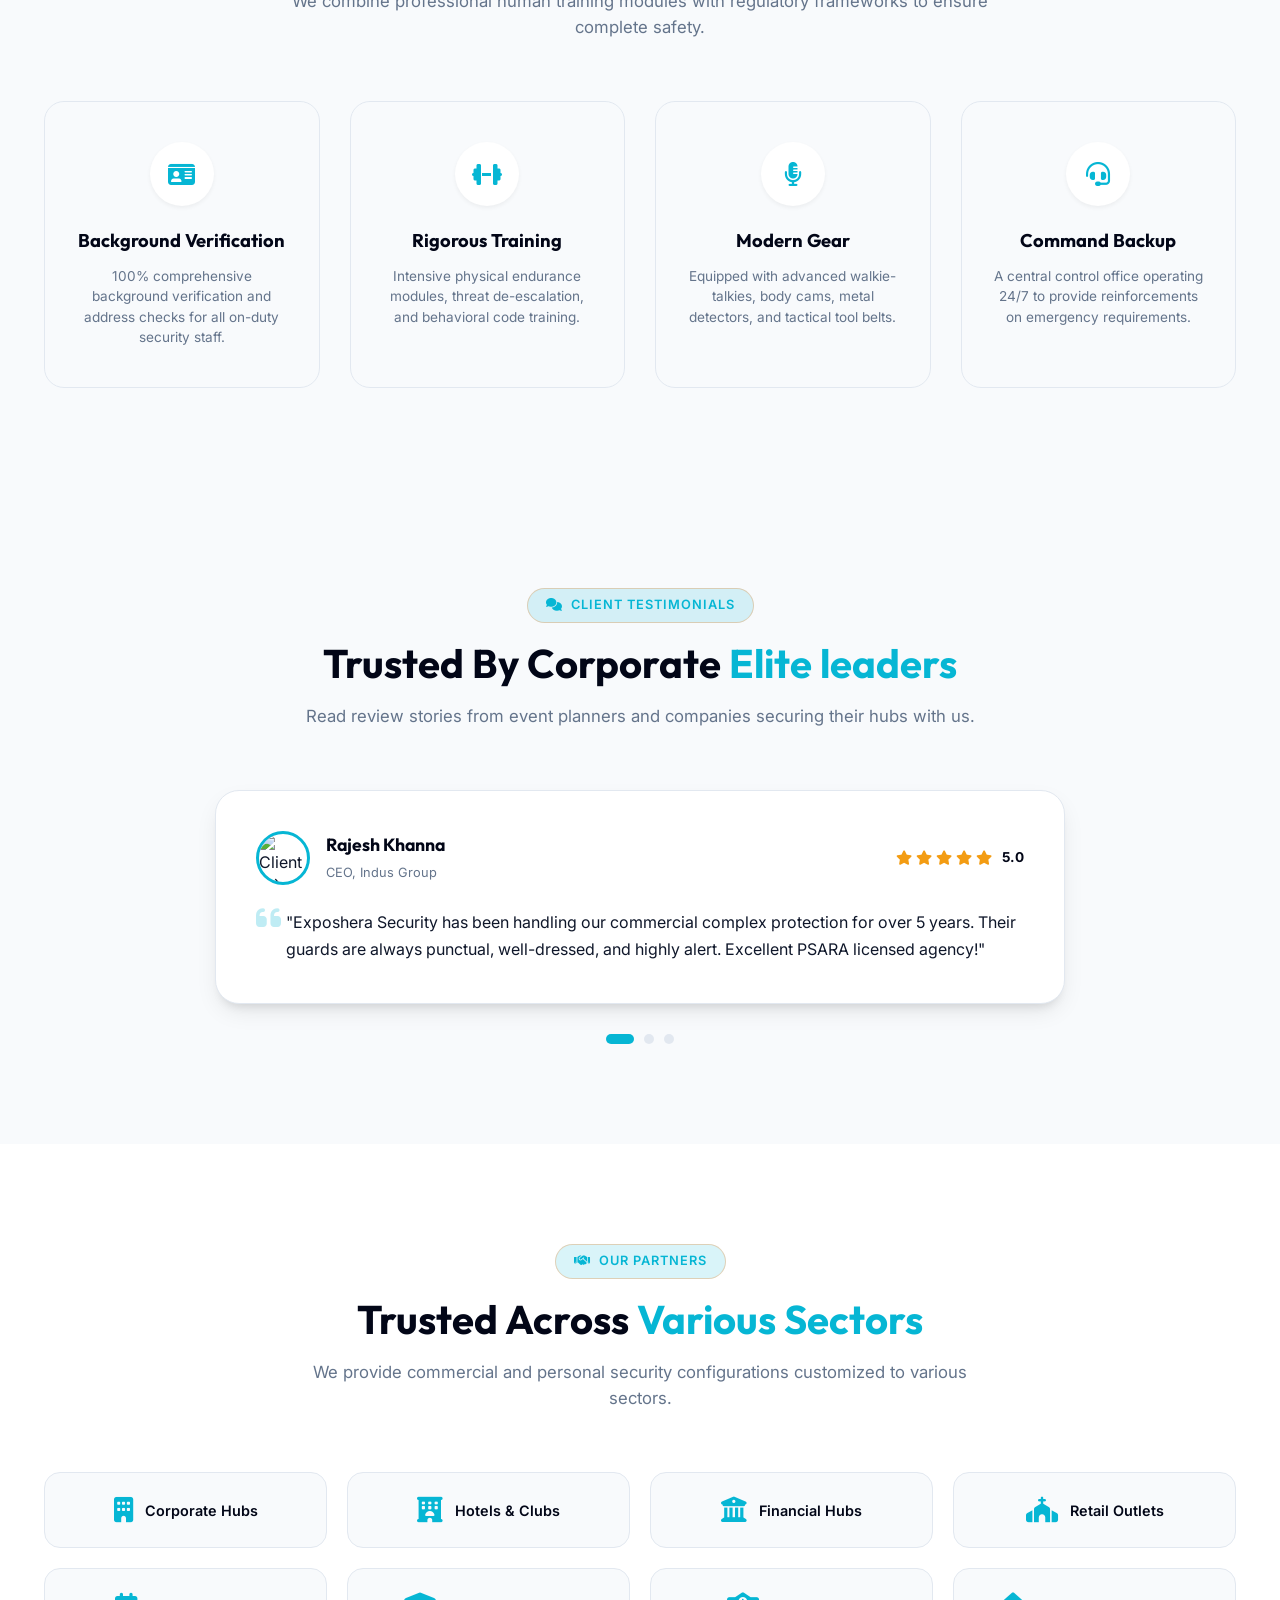
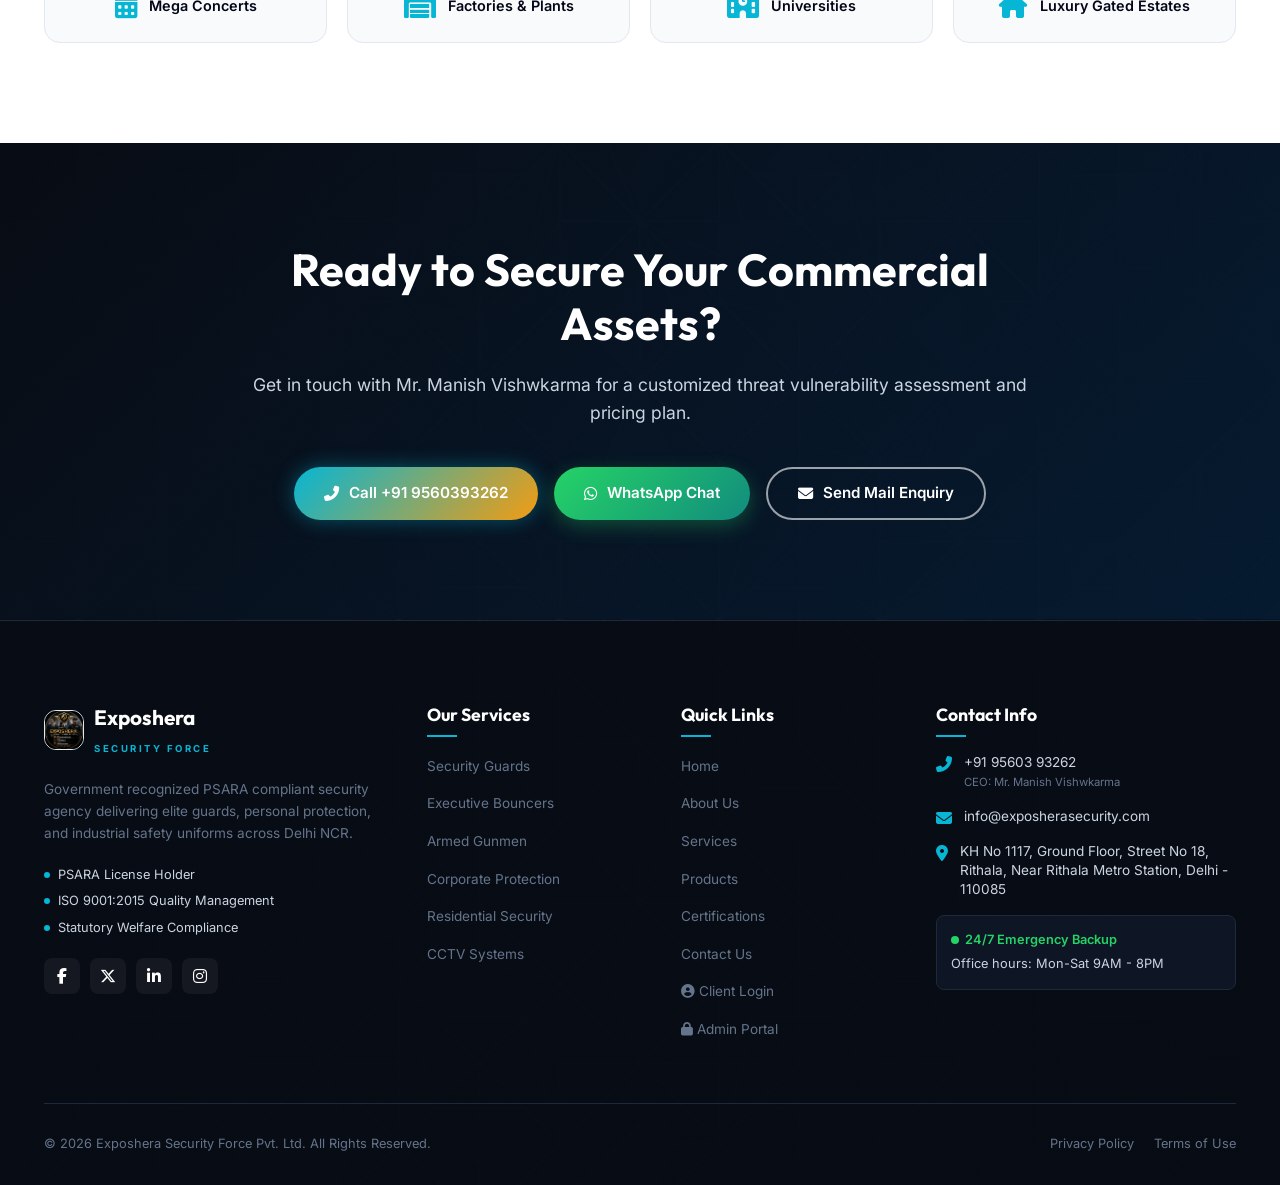
==== commit c0220592: "feat: set company logo (images/logo.jpg) as favicon and apple-touch-icon across all 8 pages" ====
--- a/index.html
+++ b/index.html
@@ -1,4 +1,4 @@
-<!DOCTYPE html>
+﻿<!DOCTYPE html>
 <html lang="en">
 <head>
     <meta charset="UTF-8">
@@ -8,6 +8,8 @@
     <!-- FontAwesome Icons -->
     <link rel="stylesheet" href="https://cdnjs.cloudflare.com/ajax/libs/font-awesome/6.5.1/css/all.min.css">
     <!-- Custom CSS -->
+        <link rel="icon" type="image/jpeg" href="images/logo.jpg">
+    <link rel="apple-touch-icon" href="images/logo.jpg">
     <link rel="stylesheet" href="css/style.css">
 </head>
 <body>
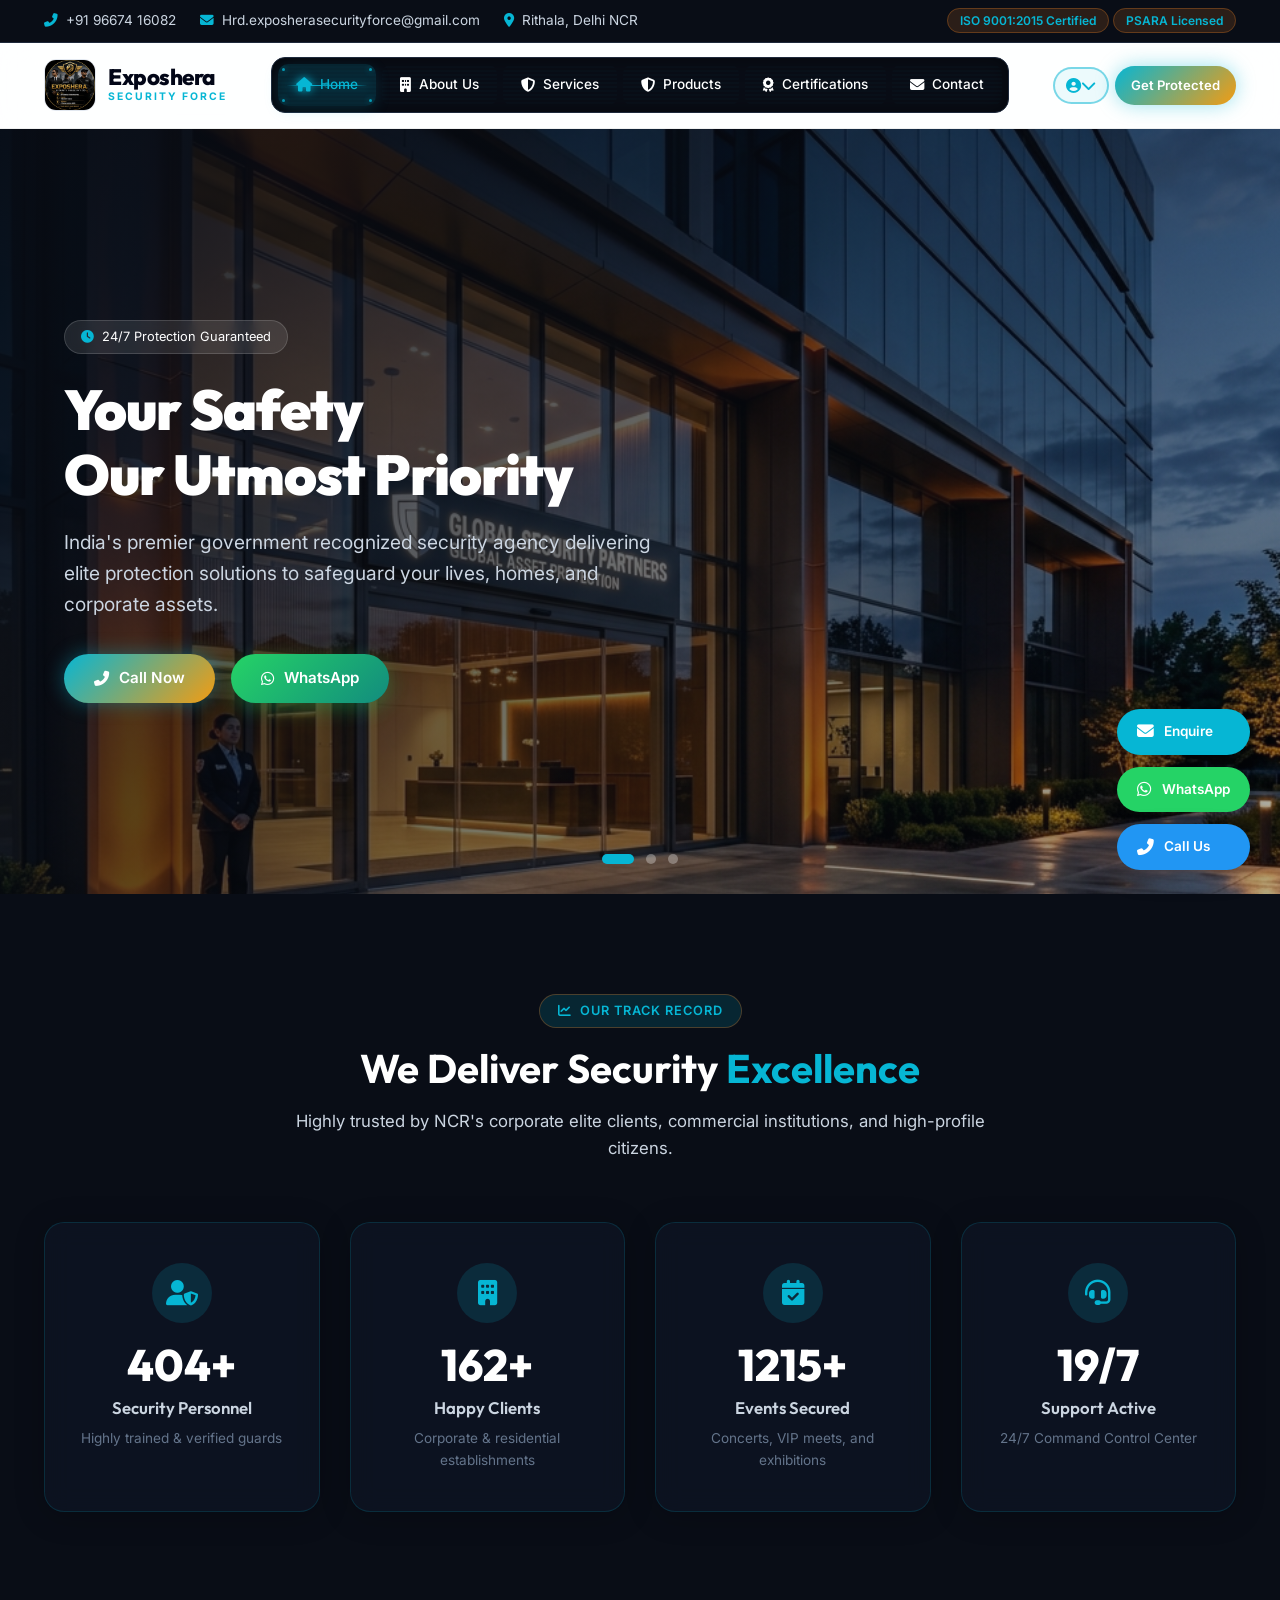
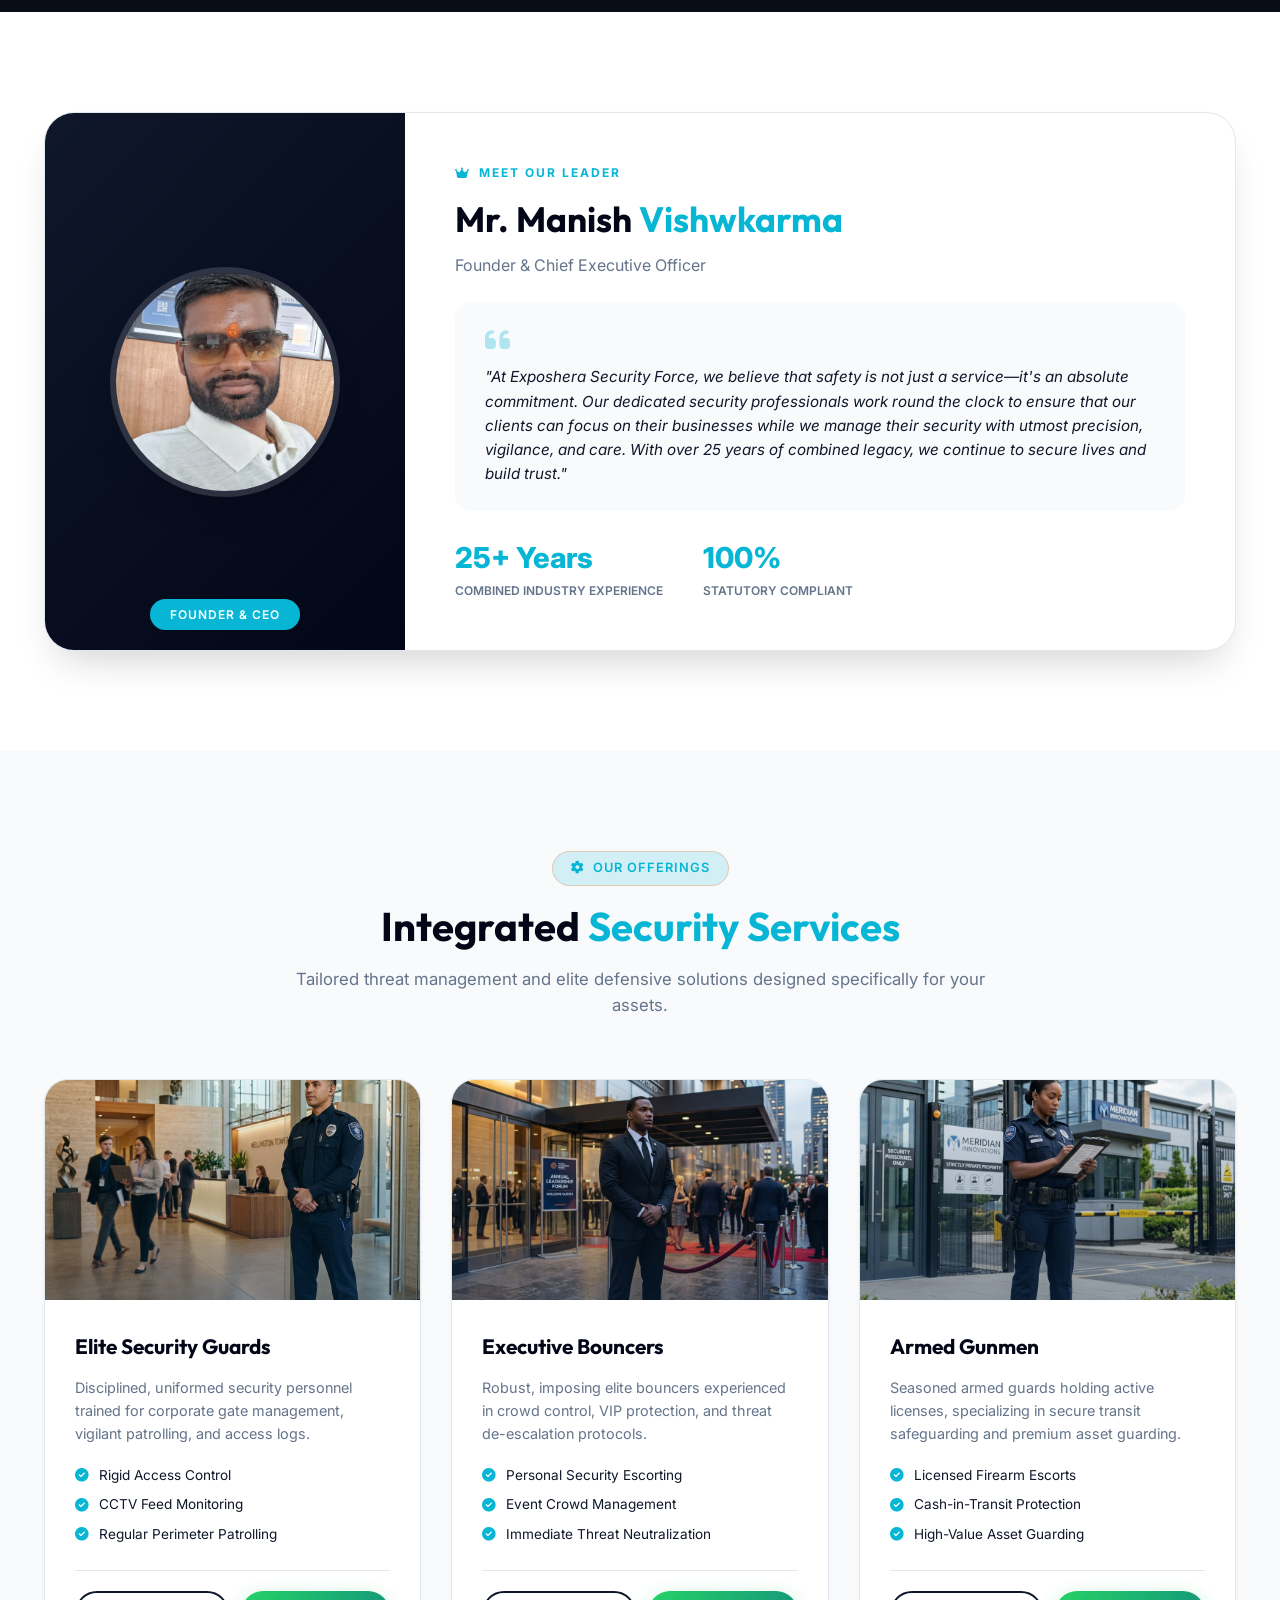
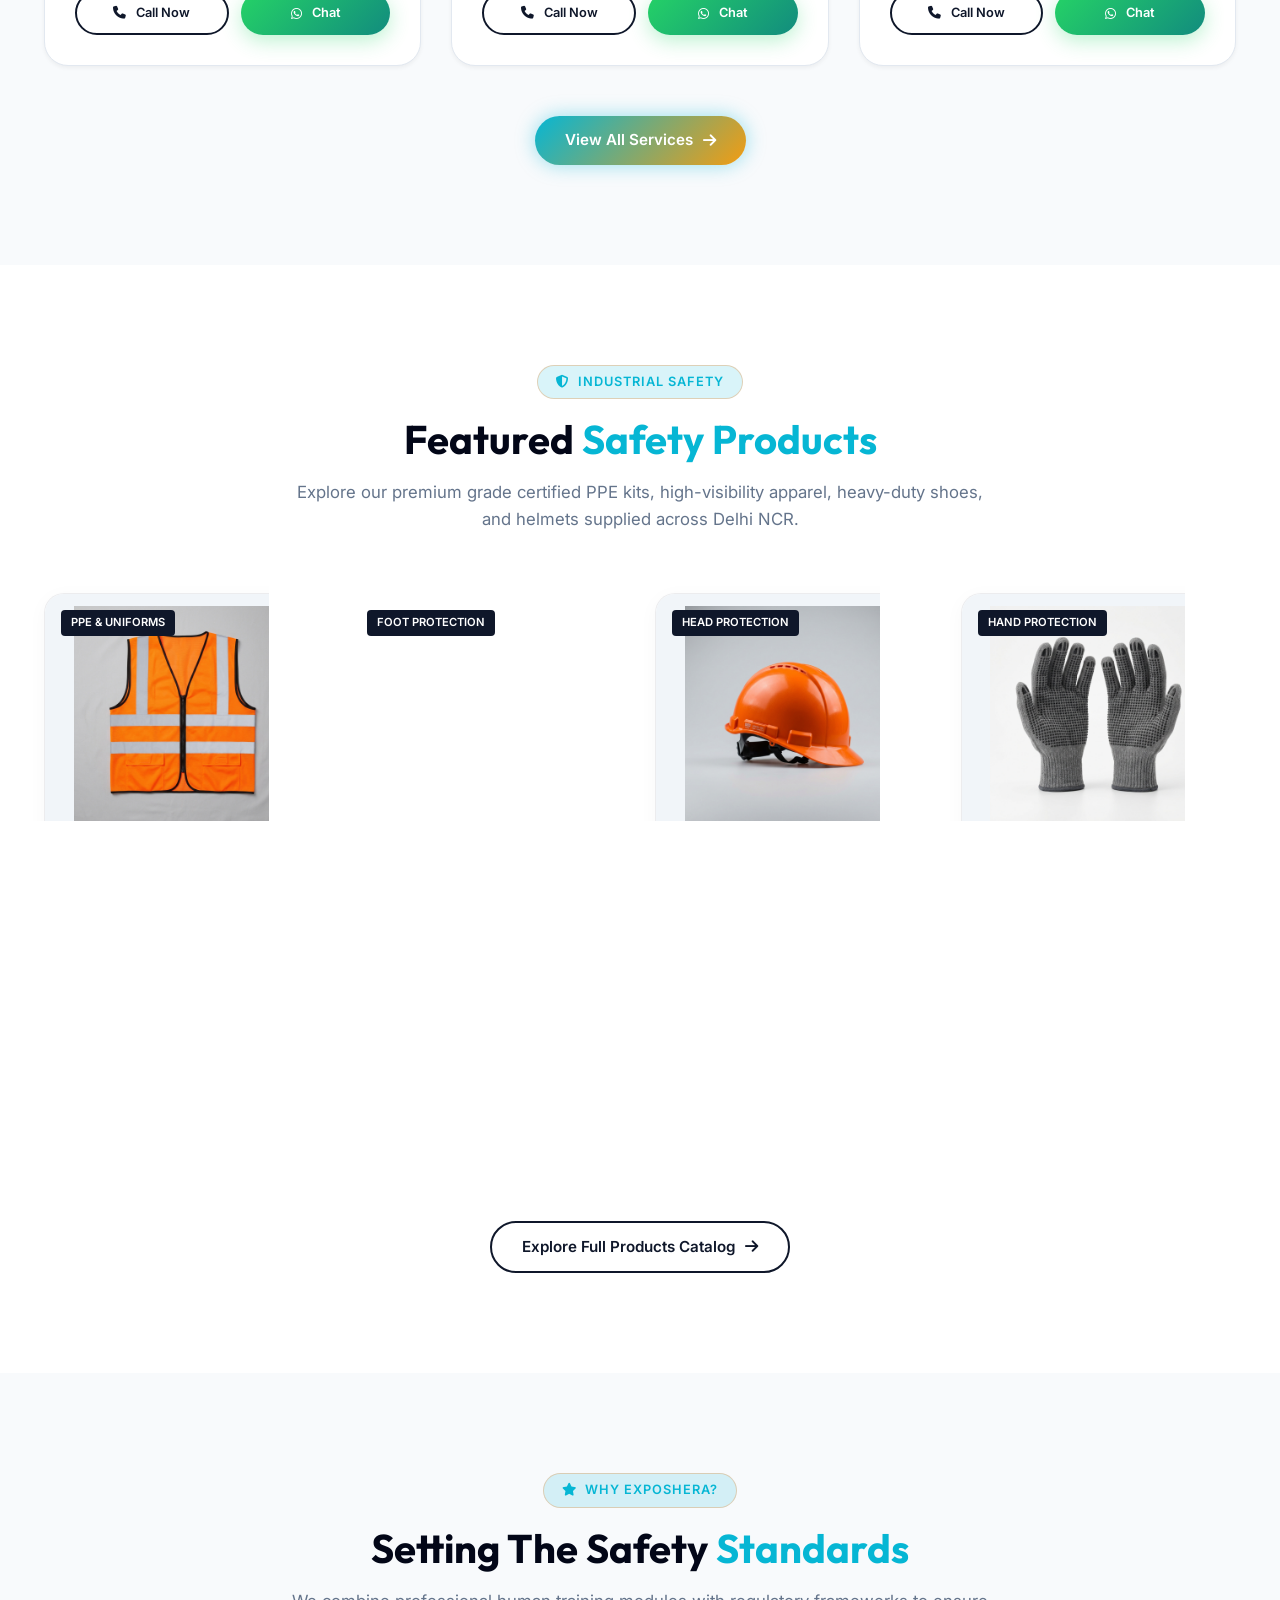
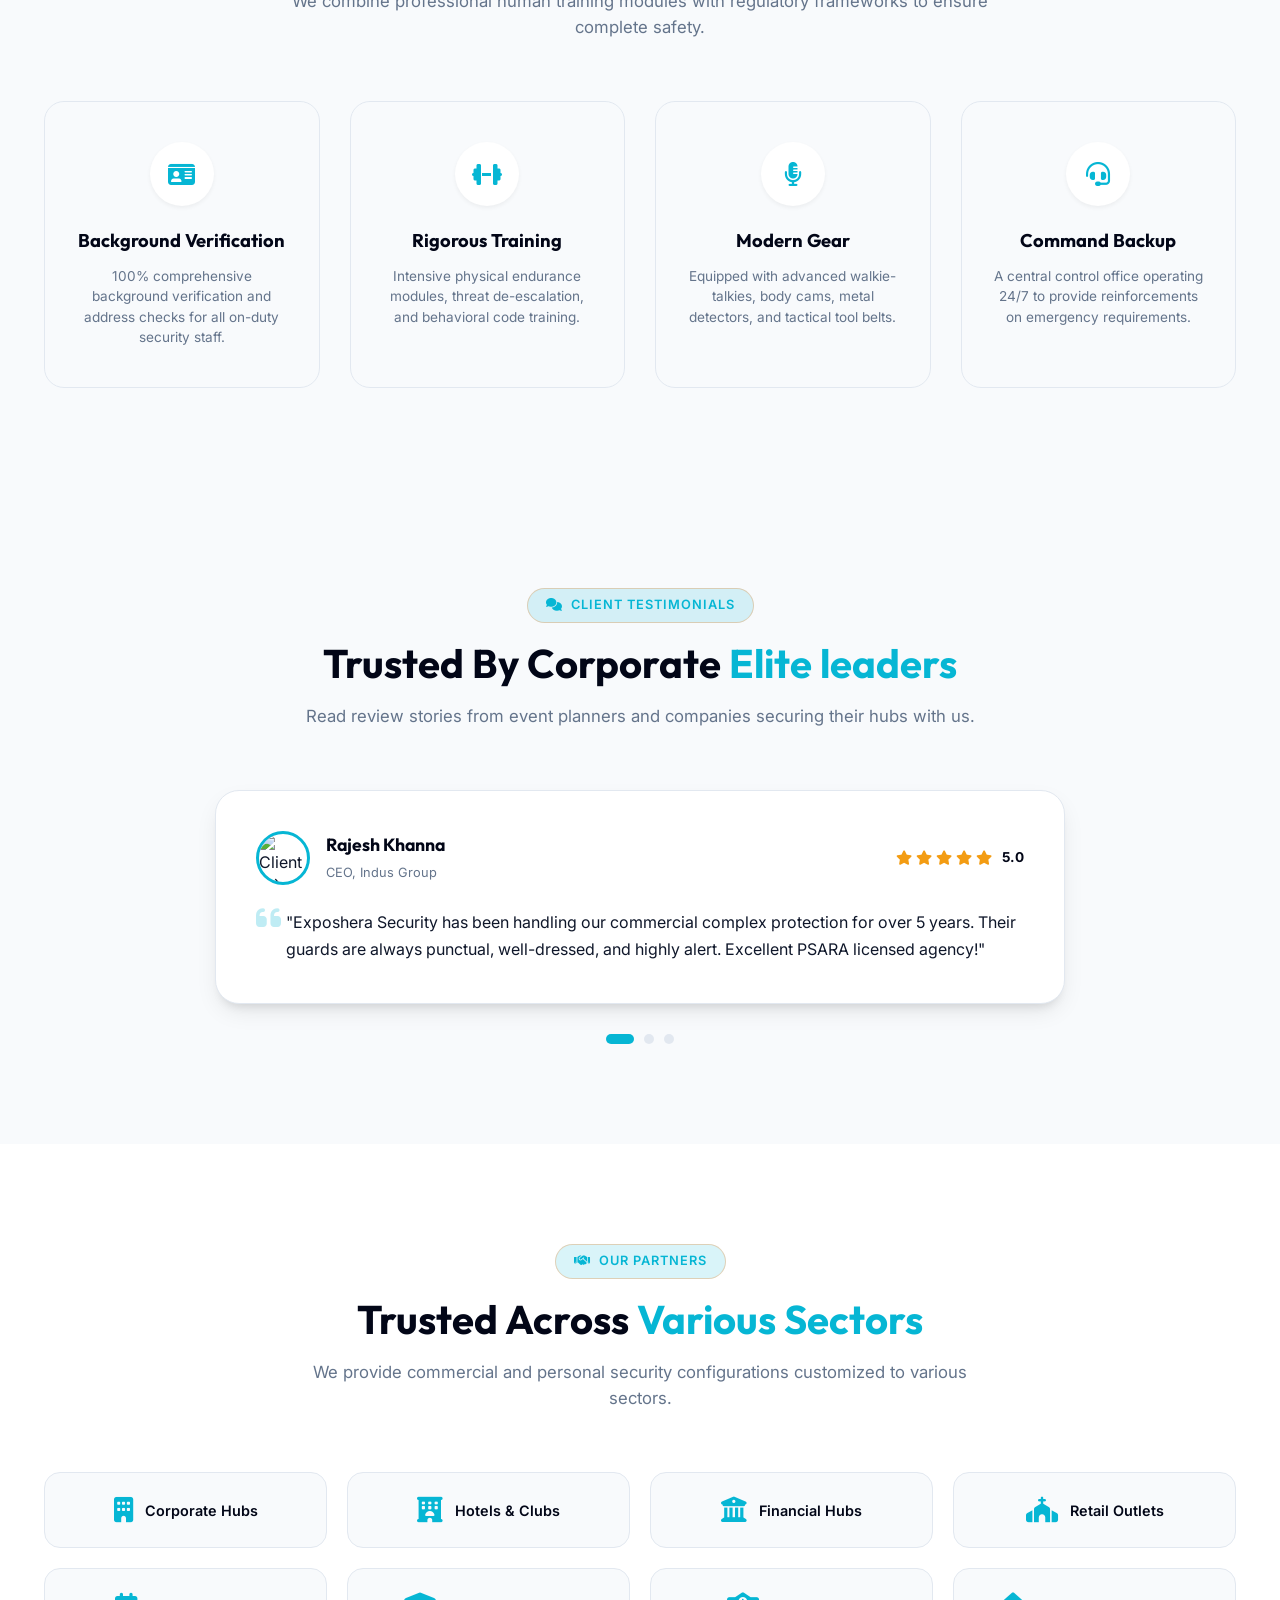
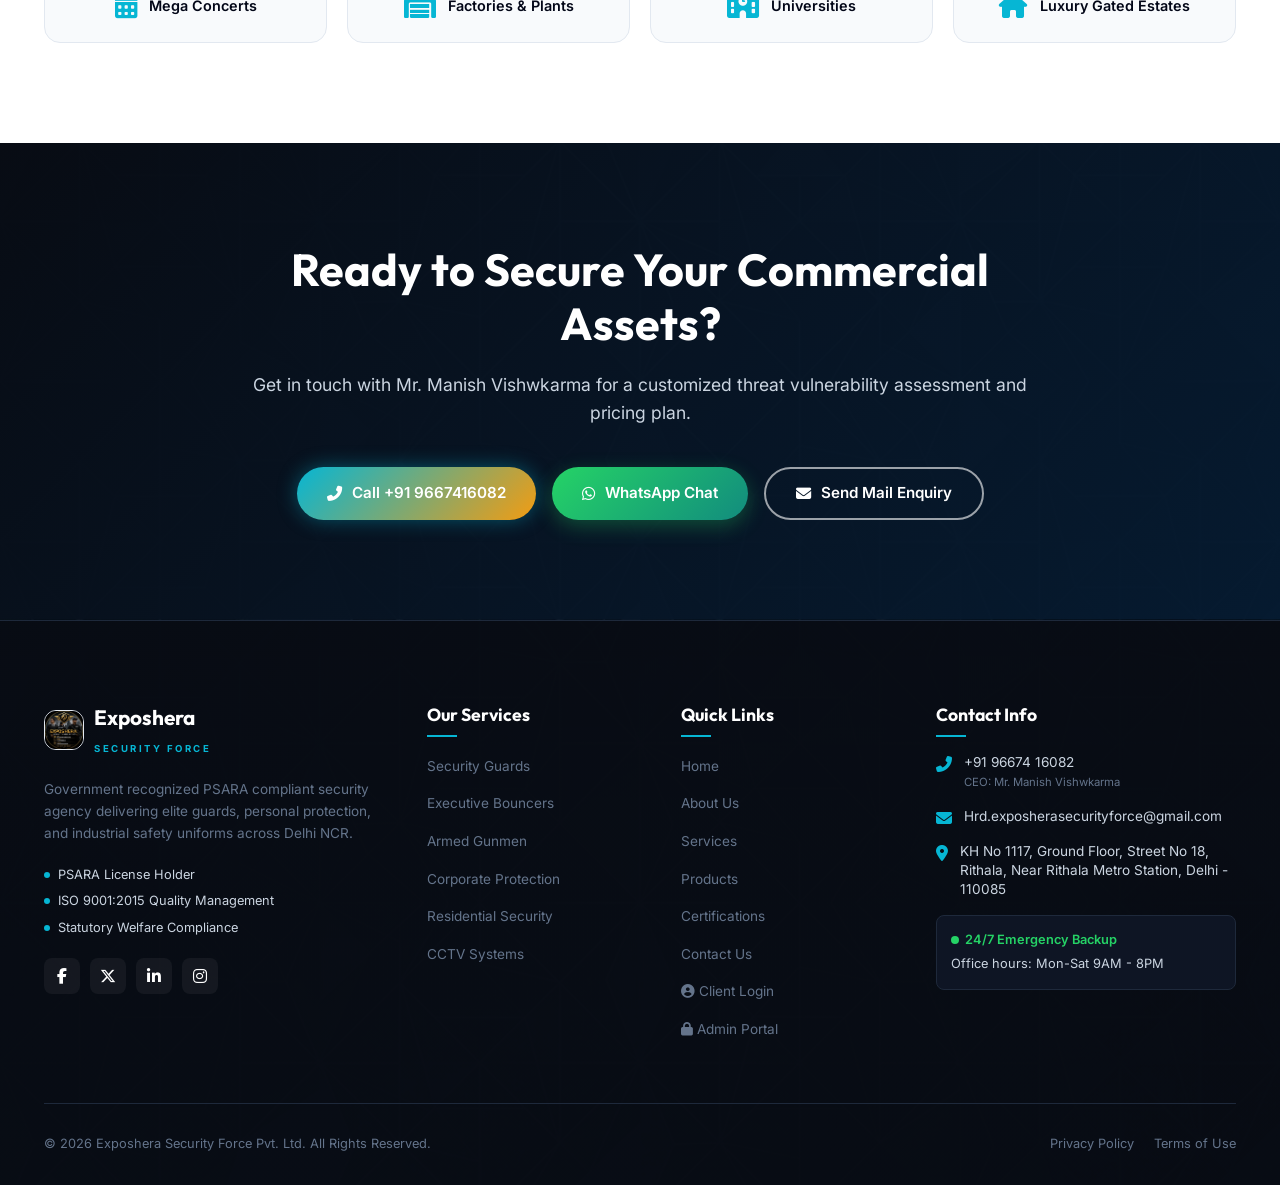
==== commit ffe1196e: "Update contact details: mobile 9667416082, email Hrd.exposherasecurityforce@gmail.com" ====
--- a/index.html
+++ b/index.html
@@ -19,8 +19,8 @@
     <div class="top-bar">
         <div class="container">
             <div class="top-contact">
-                <a href="tel:9560393262"><i class="fas fa-phone-alt"></i> +91 95603 93262</a>
-                <a href="mailto:info@exposherasecurity.com"><i class="fas fa-envelope"></i> info@exposherasecurity.com</a>
+                <a href="tel:9667416082"><i class="fas fa-phone-alt"></i> +91 96674 16082</a>
+                <a href="mailto:Hrd.exposherasecurityforce@gmail.com"><i class="fas fa-envelope"></i> Hrd.exposherasecurityforce@gmail.com</a>
                 <a href="contact.html"><i class="fas fa-map-marker-alt"></i> Rithala, Delhi NCR</a>
             </div>
             <div class="top-badges">
@@ -76,7 +76,7 @@
             </nav>
 
             <div class="header-actions">
-                <a href="tel:9560393262" class="btn btn-outline"><i class="fas fa-phone"></i> Call Now</a>
+                <a href="tel:9667416082" class="btn btn-outline"><i class="fas fa-phone"></i> Call Now</a>
                 <!-- Login Dropdown -->
                 <div class="nav-login-dropdown" id="navLoginDropdown">
                     <button class="btn btn-outline btn-login-nav" id="navLoginBtn" onclick="toggleLoginDropdown(event)">
@@ -129,7 +129,7 @@
         <div class="side-footer">
             <a href="#" class="btn btn-primary float-enquiry" style="width:100%"><i class="fas fa-shield-alt"></i> Get Protected Now</a>
             <div style="text-align:center; font-size:0.8rem; color:var(--text-light)">
-                <a href="tel:9560393262">+91 95603 93262</a>
+                <a href="tel:9667416082">+91 96674 16082</a>
             </div>
         </div>
     </div>
@@ -145,8 +145,8 @@
                     <h1><span>Your Safety</span><br>Our Utmost Priority</h1>
                     <p>India's premier government recognized security agency delivering elite protection solutions to safeguard your lives, homes, and corporate assets.</p>
                     <div class="hero-buttons">
-                        <a href="tel:9560393262" class="btn btn-primary"><i class="fas fa-phone-alt"></i> Call Now</a>
-                        <a href="https://wa.me/919560393262" target="_blank" class="btn btn-wa"><i class="fab fa-whatsapp"></i> WhatsApp</a>
+                        <a href="tel:9667416082" class="btn btn-primary"><i class="fas fa-phone-alt"></i> Call Now</a>
+                        <a href="https://wa.me/919667416082" target="_blank" class="btn btn-wa"><i class="fab fa-whatsapp"></i> WhatsApp</a>
                     </div>
                 </div>
             </div>
@@ -160,7 +160,7 @@
                     <h1><span>Executive Bouncers</span><br>& Armed Tactical Squads</h1>
                     <p>Rigorously trained, background-verified security guards and licensed armed gunman available on quick deployment anywhere in NCR.</p>
                     <div class="hero-buttons">
-                        <a href="tel:9560393262" class="btn btn-primary"><i class="fas fa-phone-alt"></i> Call Now</a>
+                        <a href="tel:9667416082" class="btn btn-primary"><i class="fas fa-phone-alt"></i> Call Now</a>
                         <a href="services.html" class="btn btn-outline-white"><i class="fas fa-cog"></i> Our Services</a>
                     </div>
                 </div>
@@ -176,7 +176,7 @@
                     <p>Adhering strictly to labor laws, regulatory compliance parameters, and physical fitness guidelines to set safety benchmarks.</p>
                     <div class="hero-buttons">
                         <a href="contact.html" class="btn btn-primary"><i class="fas fa-envelope"></i> Send Enquiry</a>
-                        <a href="https://wa.me/919560393262" target="_blank" class="btn btn-wa"><i class="fab fa-whatsapp"></i> WhatsApp</a>
+                        <a href="https://wa.me/919667416082" target="_blank" class="btn btn-wa"><i class="fab fa-whatsapp"></i> WhatsApp</a>
                     </div>
                 </div>
             </div>
@@ -290,8 +290,8 @@
                             <li><i class="fas fa-check-circle"></i> Regular Perimeter Patrolling</li>
                         </ul>
                         <div class="service-footer">
-                            <a href="tel:9560393262" class="btn btn-outline"><i class="fas fa-phone"></i> Call Now</a>
-                            <a href="https://wa.me/919560393262" target="_blank" class="btn btn-wa"><i class="fab fa-whatsapp"></i> Chat</a>
+                            <a href="tel:9667416082" class="btn btn-outline"><i class="fas fa-phone"></i> Call Now</a>
+                            <a href="https://wa.me/919667416082" target="_blank" class="btn btn-wa"><i class="fab fa-whatsapp"></i> Chat</a>
                         </div>
                     </div>
                 </div>
@@ -311,8 +311,8 @@
                             <li><i class="fas fa-check-circle"></i> Immediate Threat Neutralization</li>
                         </ul>
                         <div class="service-footer">
-                            <a href="tel:9560393262" class="btn btn-outline"><i class="fas fa-phone"></i> Call Now</a>
-                            <a href="https://wa.me/919560393262" target="_blank" class="btn btn-wa"><i class="fab fa-whatsapp"></i> Chat</a>
+                            <a href="tel:9667416082" class="btn btn-outline"><i class="fas fa-phone"></i> Call Now</a>
+                            <a href="https://wa.me/919667416082" target="_blank" class="btn btn-wa"><i class="fab fa-whatsapp"></i> Chat</a>
                         </div>
                     </div>
                 </div>
@@ -332,8 +332,8 @@
                             <li><i class="fas fa-check-circle"></i> High-Value Asset Guarding</li>
                         </ul>
                         <div class="service-footer">
-                            <a href="tel:9560393262" class="btn btn-outline"><i class="fas fa-phone"></i> Call Now</a>
-                            <a href="https://wa.me/919560393262" target="_blank" class="btn btn-wa"><i class="fab fa-whatsapp"></i> Chat</a>
+                            <a href="tel:9667416082" class="btn btn-outline"><i class="fas fa-phone"></i> Call Now</a>
+                            <a href="https://wa.me/919667416082" target="_blank" class="btn btn-wa"><i class="fab fa-whatsapp"></i> Chat</a>
                         </div>
                     </div>
                 </div>
@@ -589,8 +589,8 @@
                 <h2>Ready to Secure Your Commercial Assets?</h2>
                 <p>Get in touch with Mr. Manish Vishwkarma for a customized threat vulnerability assessment and pricing plan.</p>
                 <div class="cta-buttons">
-                    <a href="tel:9560393262" class="btn btn-primary"><i class="fas fa-phone-alt"></i> Call +91 9560393262</a>
-                    <a href="https://wa.me/919560393262" target="_blank" class="btn btn-wa"><i class="fab fa-whatsapp"></i> WhatsApp Chat</a>
+                    <a href="tel:9667416082" class="btn btn-primary"><i class="fas fa-phone-alt"></i> Call +91 9667416082</a>
+                    <a href="https://wa.me/919667416082" target="_blank" class="btn btn-wa"><i class="fab fa-whatsapp"></i> WhatsApp Chat</a>
                     <a href="contact.html" class="btn btn-outline-white"><i class="fas fa-envelope"></i> Send Mail Enquiry</a>
                 </div>
             </div>
@@ -659,13 +659,13 @@
                         <li>
                             <i class="fas fa-phone-alt"></i>
                             <span>
-                                <a href="tel:9560393262">+91 95603 93262</a><br>
+                                <a href="tel:9667416082">+91 96674 16082</a><br>
                                 <small style="color:var(--text-muted)">CEO: Mr. Manish Vishwkarma</small>
                             </span>
                         </li>
                         <li>
                             <i class="fas fa-envelope"></i>
-                            <a href="mailto:info@exposherasecurity.com">info@exposherasecurity.com</a>
+                            <a href="mailto:Hrd.exposherasecurityforce@gmail.com">Hrd.exposherasecurityforce@gmail.com</a>
                         </li>
                         <li>
                             <i class="fas fa-map-marker-alt"></i>
@@ -691,8 +691,8 @@
 
     <!-- Quick Floating Action Buttons -->
     <div class="quick-floating-actions">
-        <a href="tel:9560393262" class="float-btn float-call"><i class="fas fa-phone-alt"></i> <span>Call Us</span></a>
-        <a href="https://wa.me/919560393262" target="_blank" class="float-btn float-wa"><i class="fab fa-whatsapp"></i> <span>WhatsApp</span></a>
+        <a href="tel:9667416082" class="float-btn float-call"><i class="fas fa-phone-alt"></i> <span>Call Us</span></a>
+        <a href="https://wa.me/919667416082" target="_blank" class="float-btn float-wa"><i class="fab fa-whatsapp"></i> <span>WhatsApp</span></a>
         <a href="#" class="float-btn float-enquiry"><i class="fas fa-envelope"></i> <span>Enquire</span></a>
     </div>
 
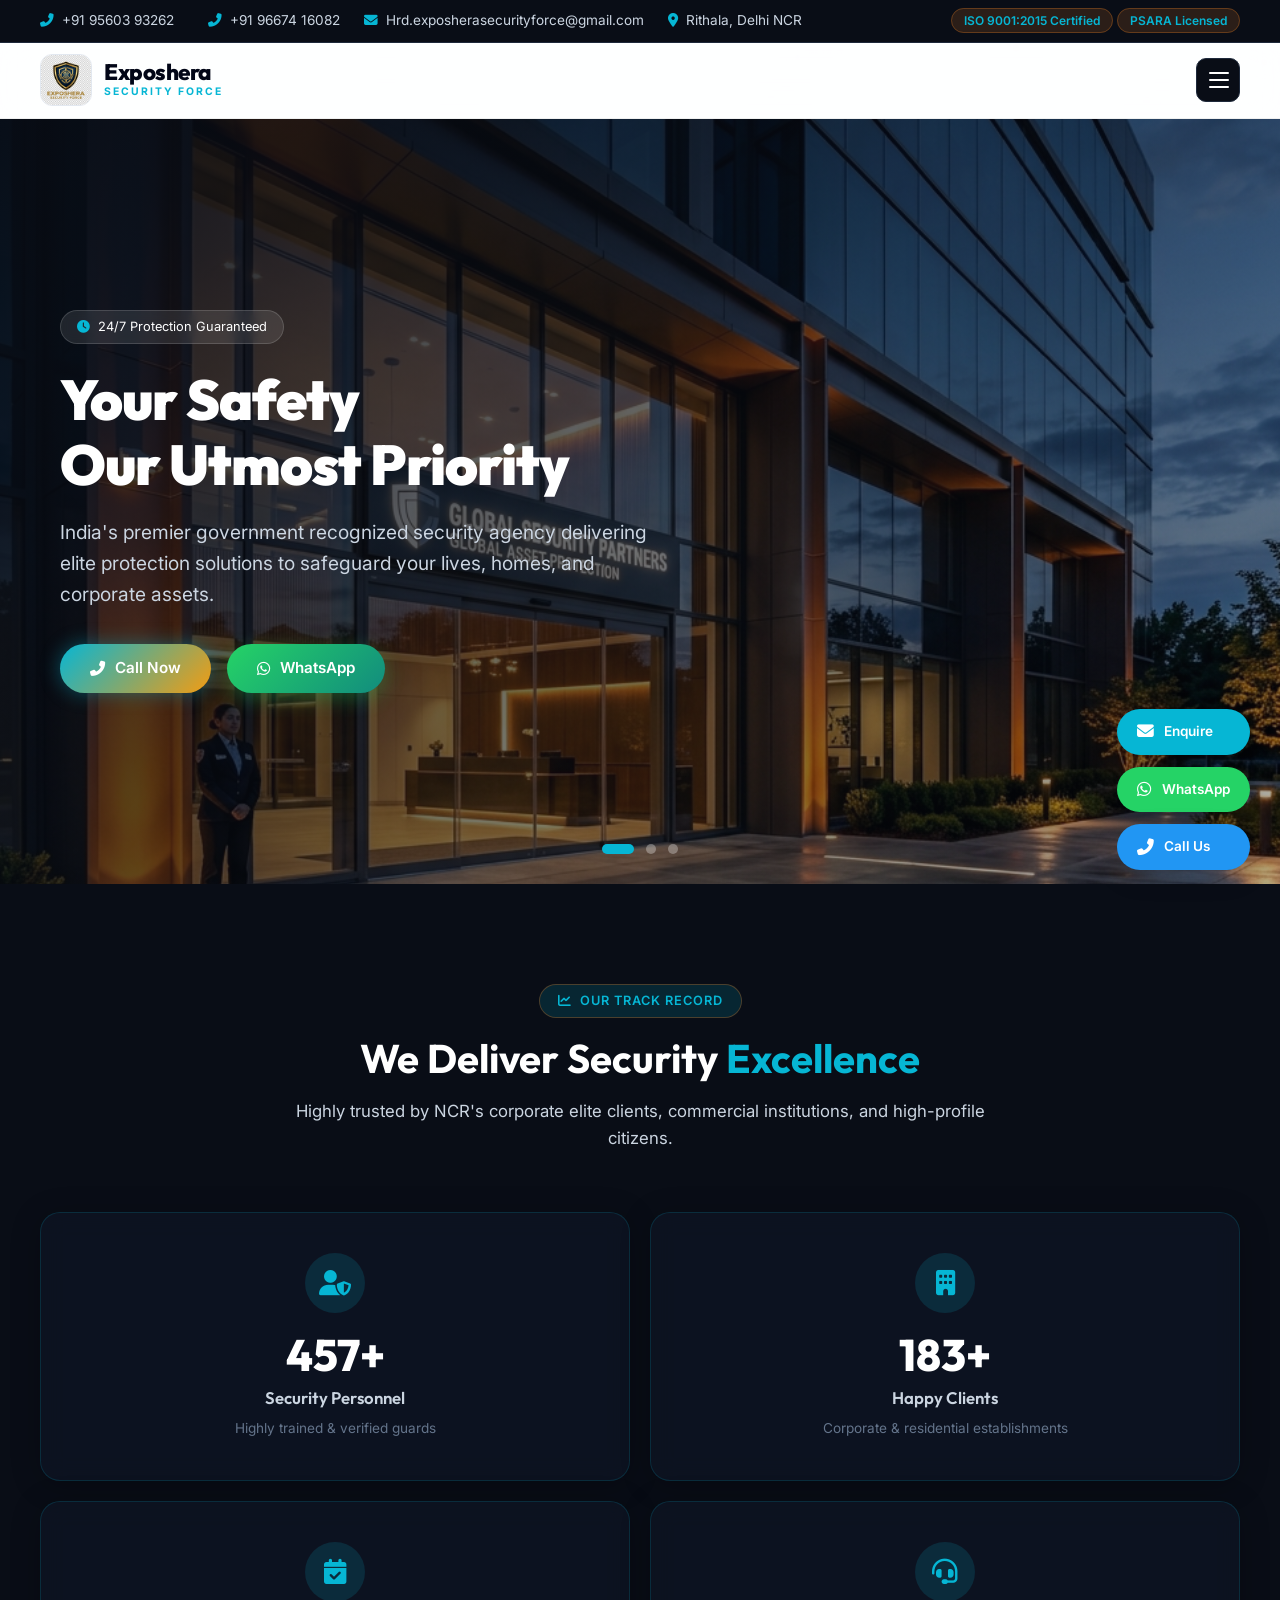
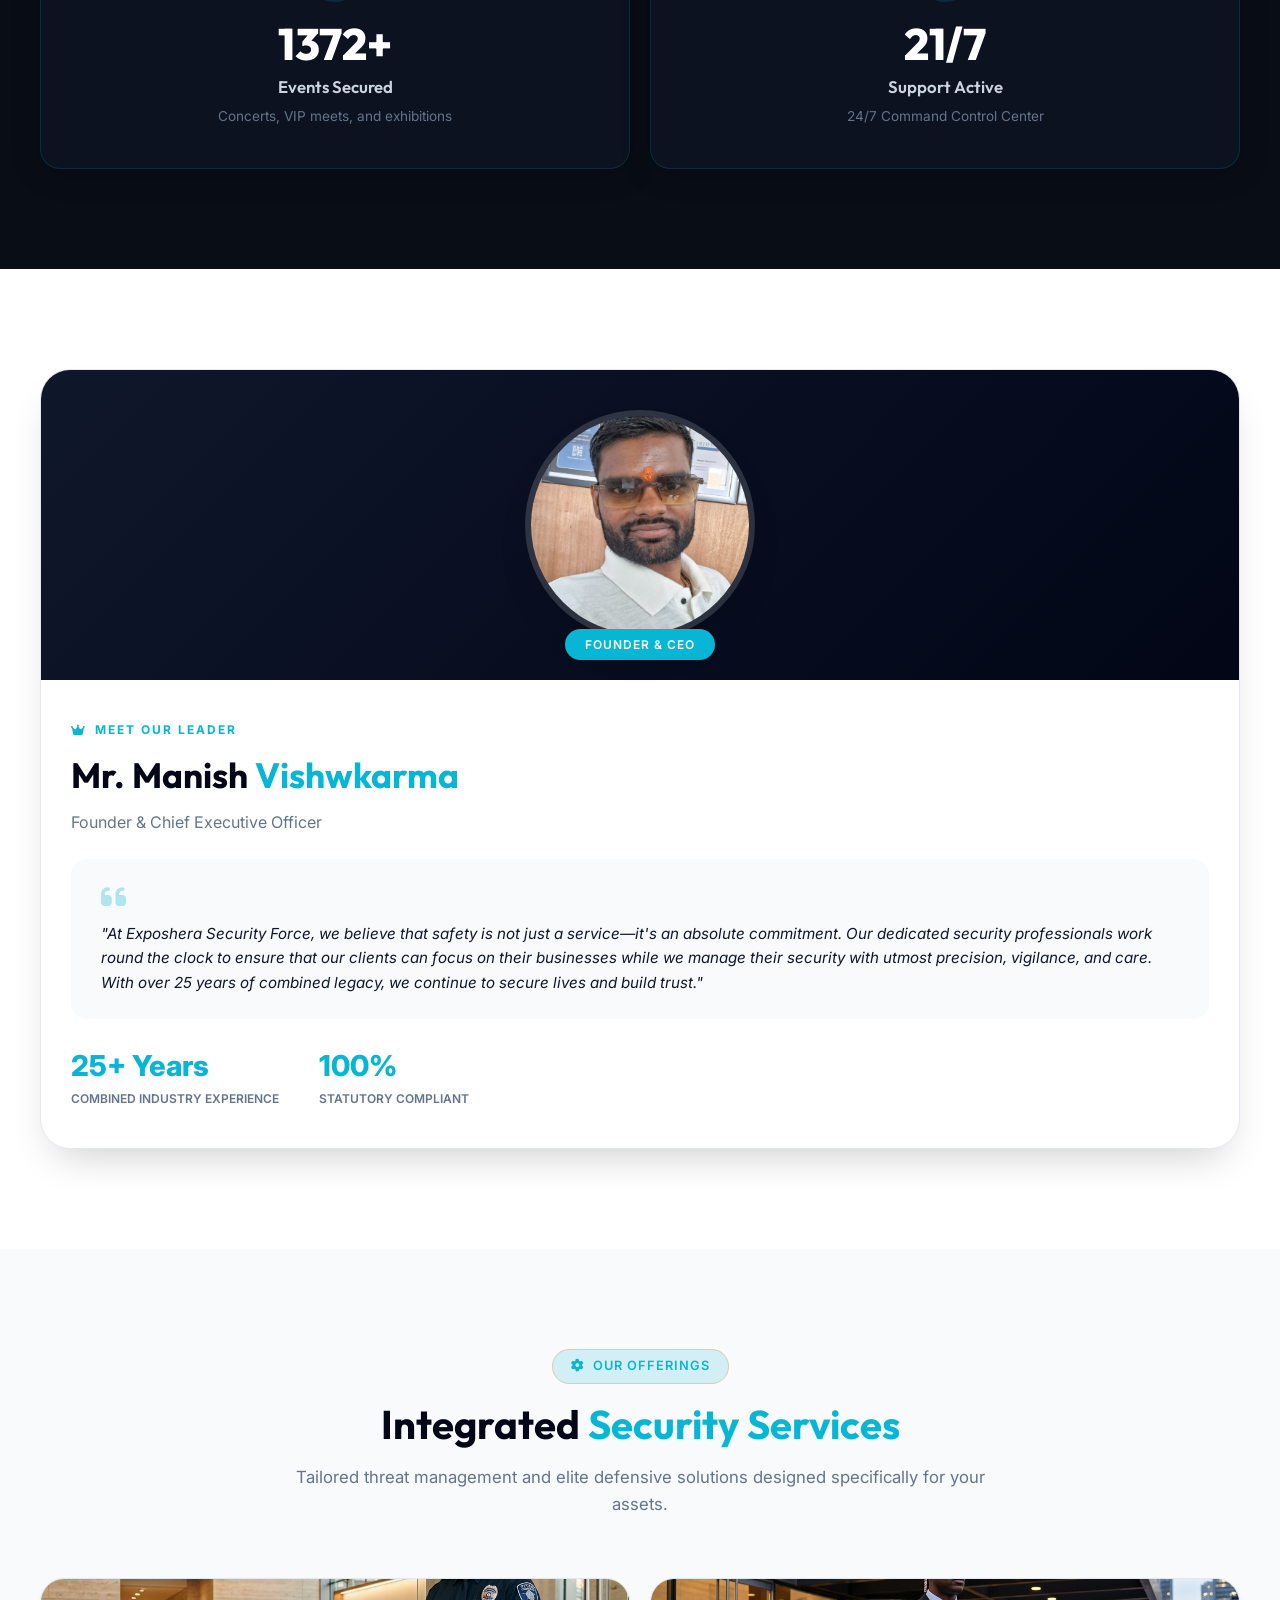
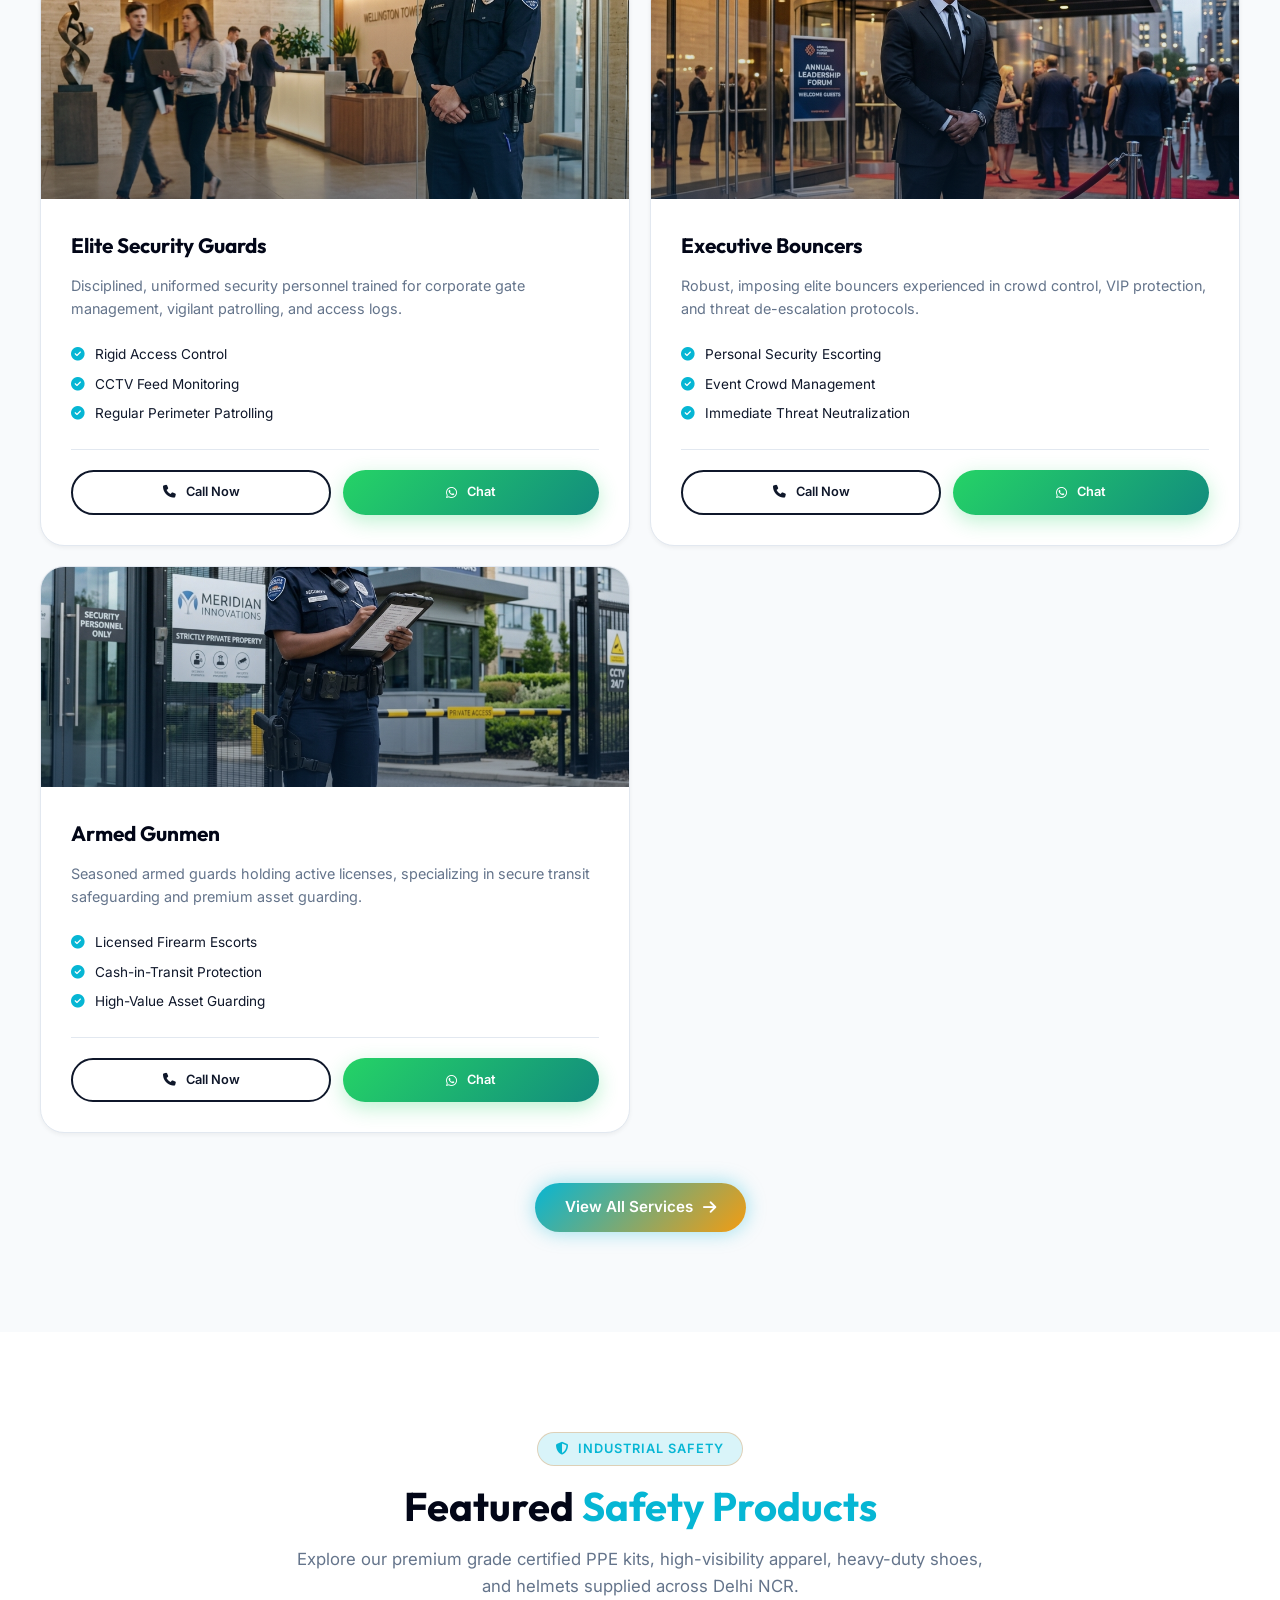
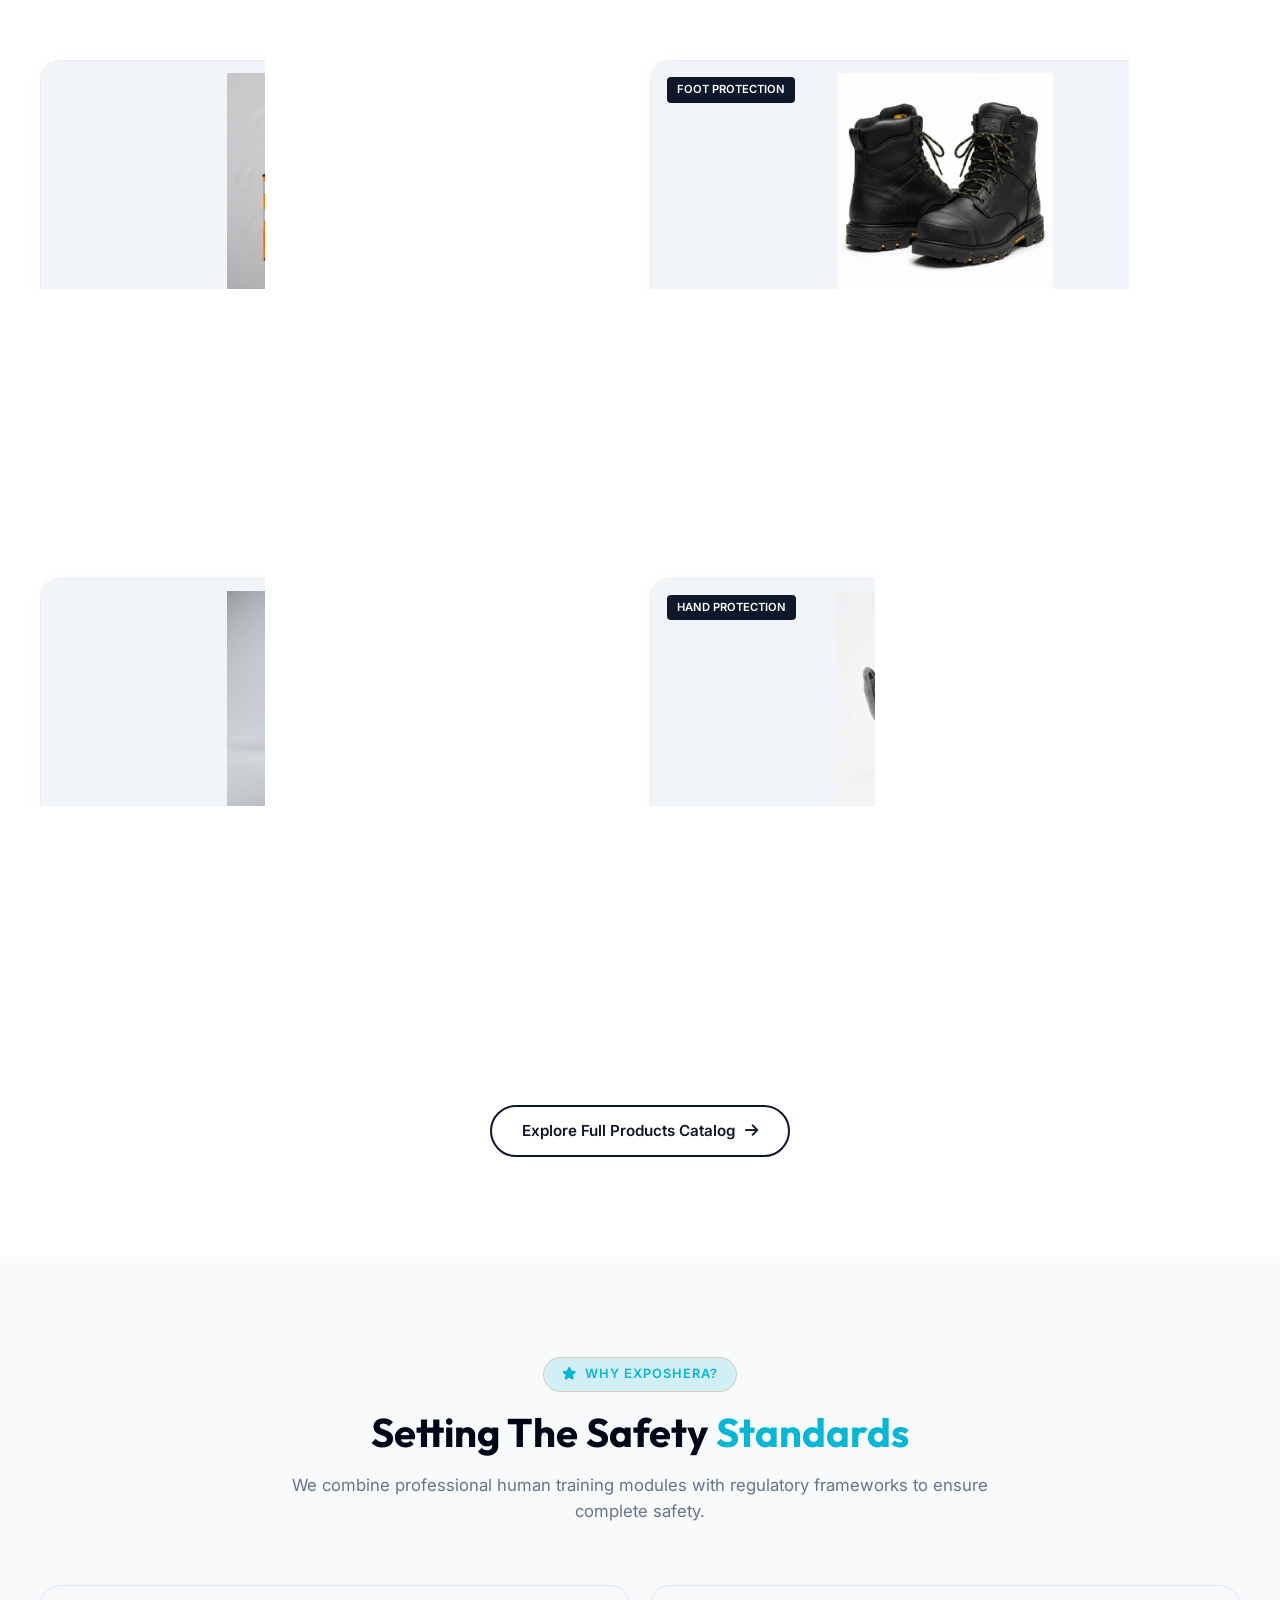
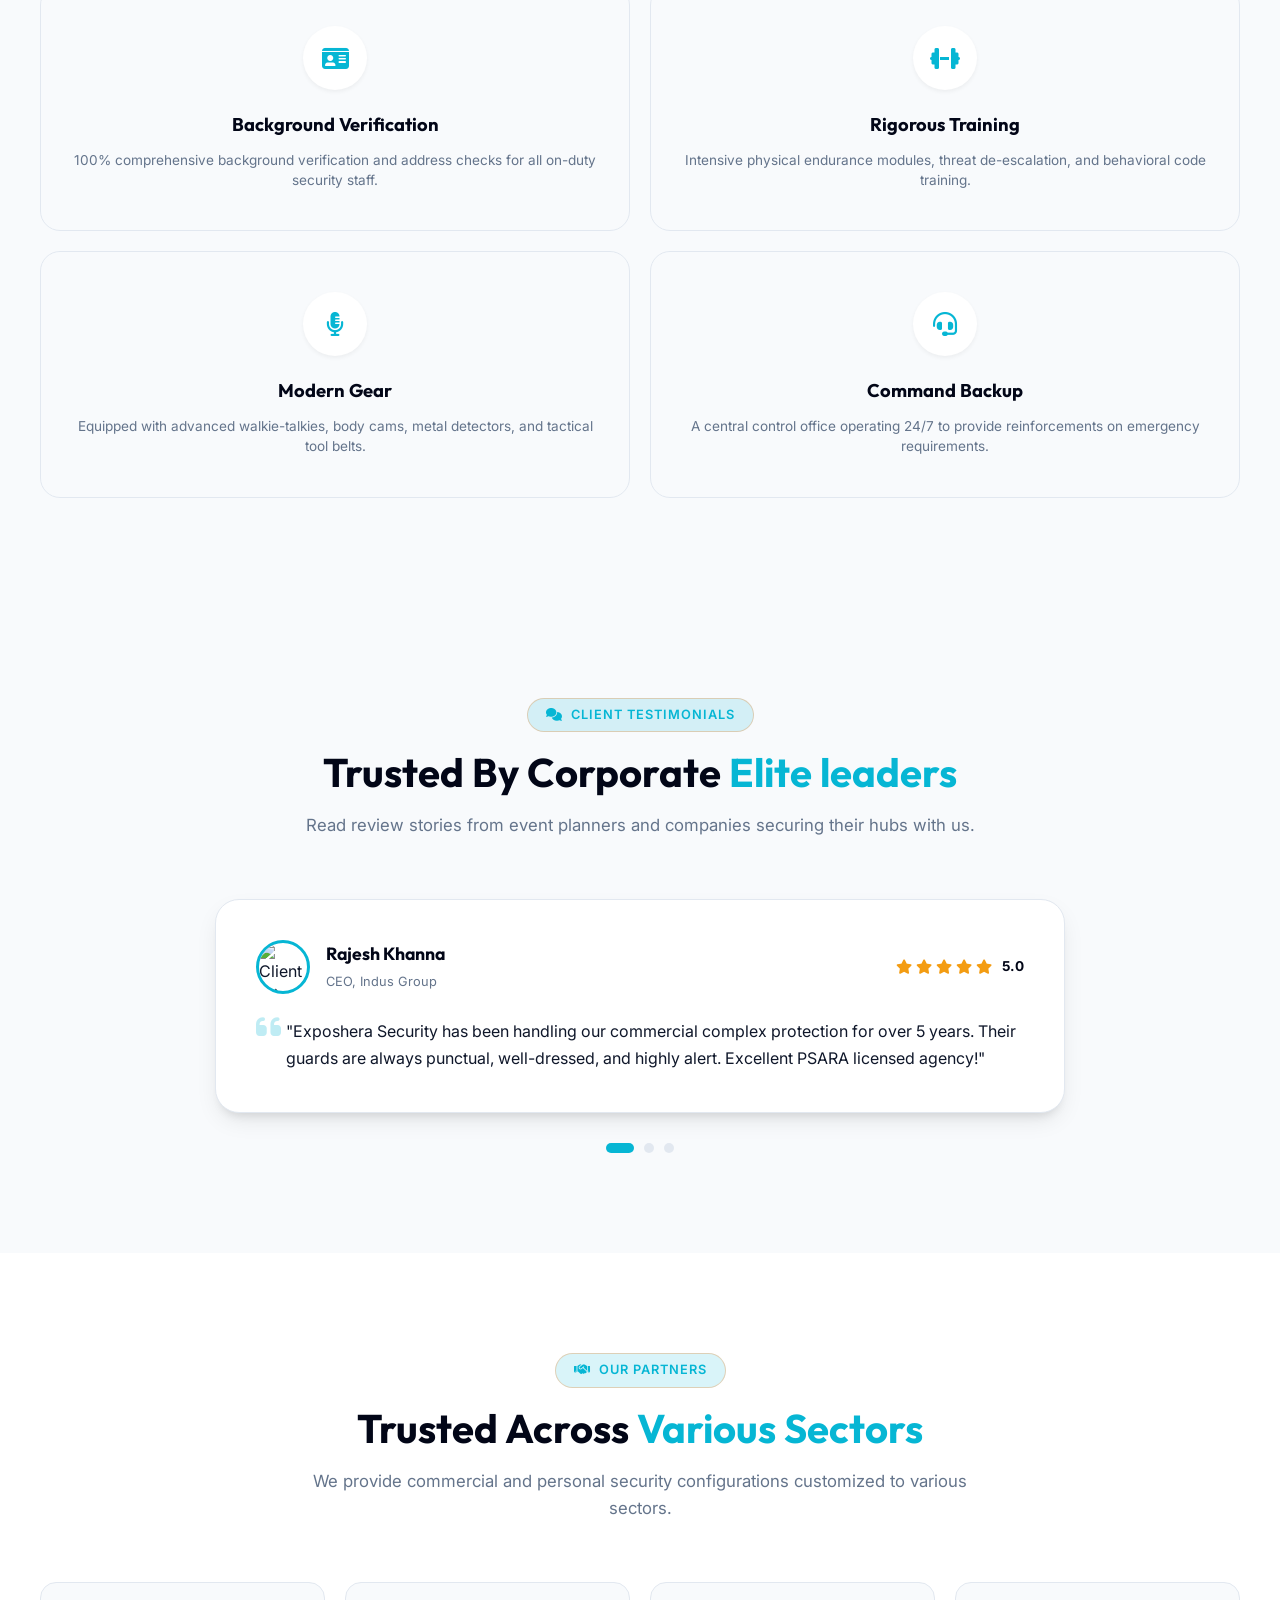
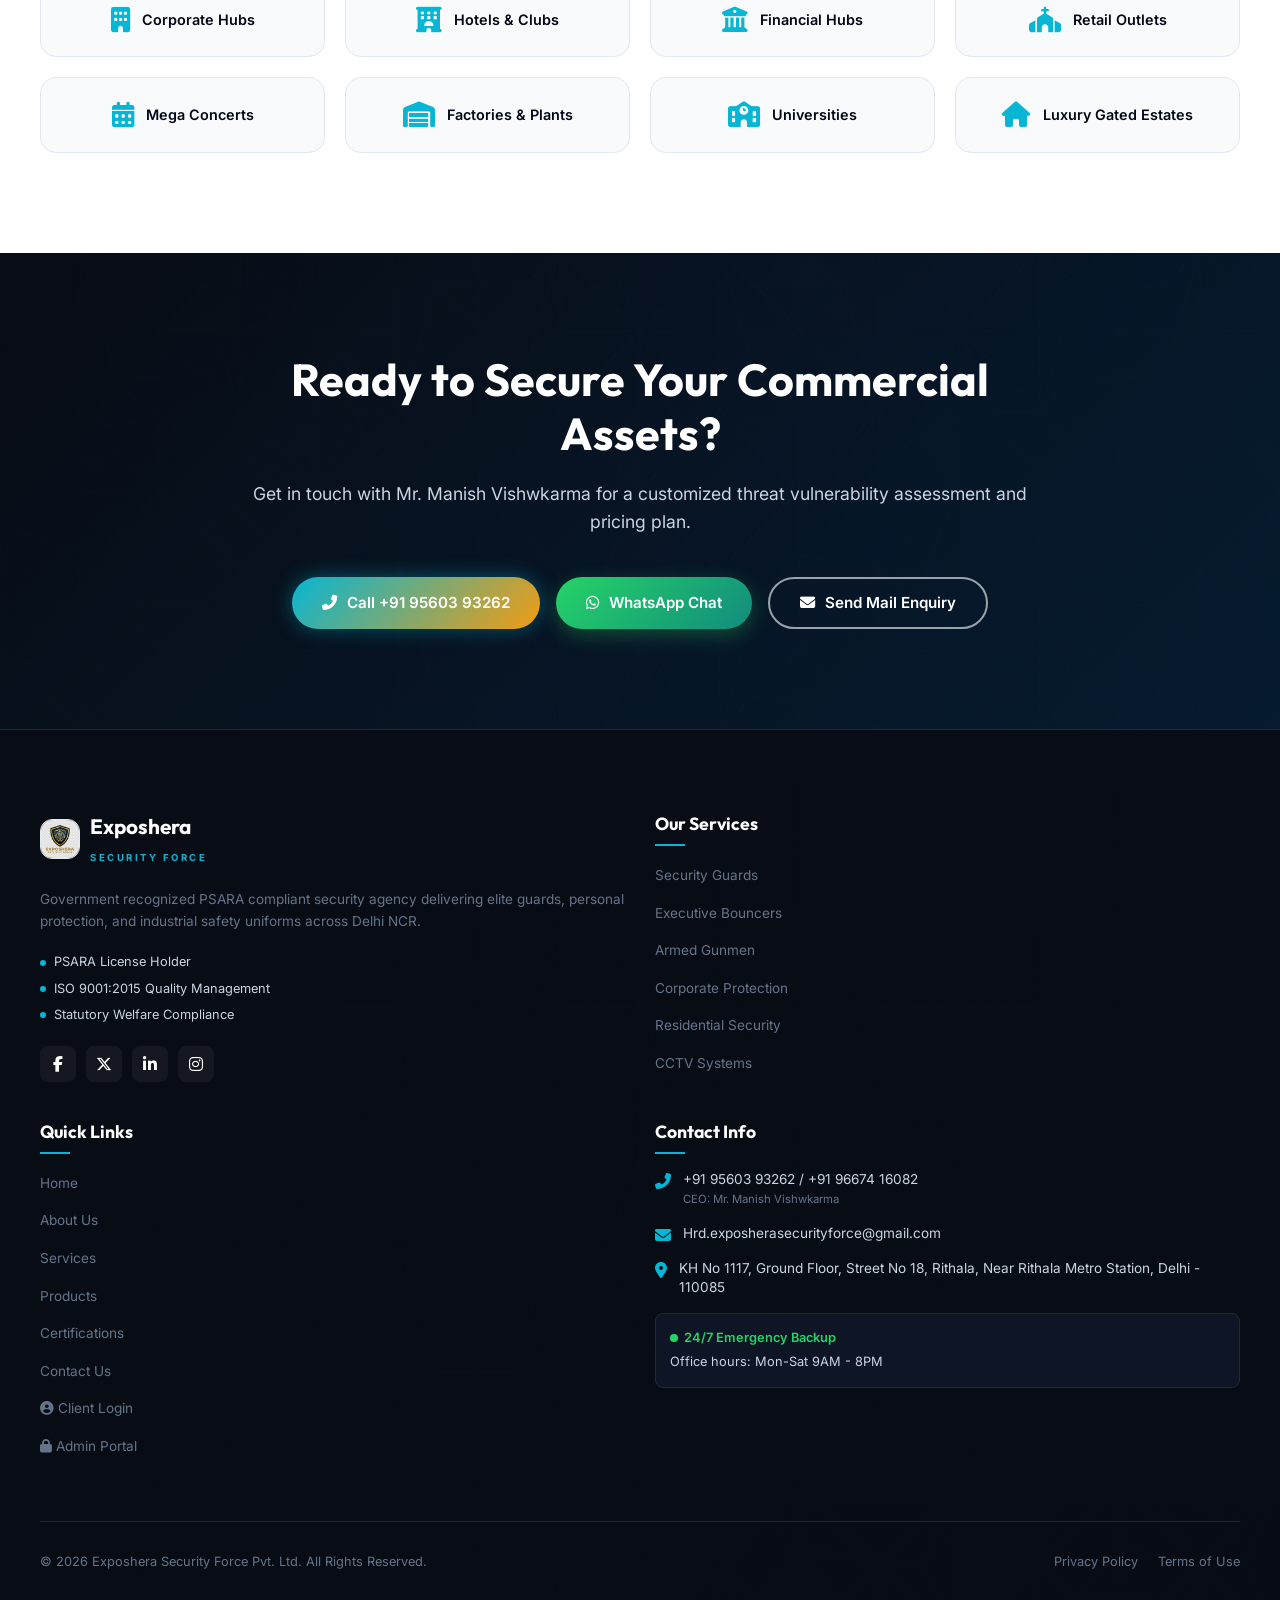
==== commit 0a974eeb: "Complete security personnel page, add BOPP bags, fix responsive header, and crop screenshots" ====
--- a/index.html
+++ b/index.html
@@ -8,8 +8,8 @@
     <!-- FontAwesome Icons -->
     <link rel="stylesheet" href="https://cdnjs.cloudflare.com/ajax/libs/font-awesome/6.5.1/css/all.min.css">
     <!-- Custom CSS -->
-        <link rel="icon" type="image/jpeg" href="images/logo.jpg">
-    <link rel="apple-touch-icon" href="images/logo.jpg">
+        <link rel="icon" type="image/png" href="images/logo.png">
+    <link rel="apple-touch-icon" href="images/logo.png">
     <link rel="stylesheet" href="css/style.css">
 </head>
 <body>
@@ -19,7 +19,7 @@
     <div class="top-bar">
         <div class="container">
             <div class="top-contact">
-                <a href="tel:9667416082"><i class="fas fa-phone-alt"></i> +91 96674 16082</a>
+                <a href="tel:9560393262"><i class="fas fa-phone-alt"></i> +91 95603 93262</a> <a href="tel:9560393262" style="margin-left: 10px;"><i class="fas fa-phone-alt"></i> +91 96674 16082</a>
                 <a href="mailto:Hrd.exposherasecurityforce@gmail.com"><i class="fas fa-envelope"></i> Hrd.exposherasecurityforce@gmail.com</a>
                 <a href="contact.html"><i class="fas fa-map-marker-alt"></i> Rithala, Delhi NCR</a>
             </div>
@@ -34,7 +34,7 @@
     <header class="main-header" id="mainHeader">
         <div class="container">
             <a href="index.html" class="logo-link">
-                <img src="images/logo.jpg" alt="Exposhera Security Logo" class="logo-img">
+                <img src="images/logo.png" alt="Exposhera Security Logo" class="logo-img">
                 <div class="logo-info">
                     <h2>Exposhera</h2>
                     <span>Security Force</span>
@@ -57,7 +57,12 @@
                     <i class="fas fa-shield-alt"></i><span>Services</span>
                     <div class="layer-scan"></div><div class="layer-pulse"></div><div class="layer-laser"></div>
                     <div class="bio-corner tl"></div><div class="bio-corner tr"></div><div class="bio-corner bl"></div><div class="bio-corner br"></div>
+                </a>                <a href="security-personnel.html" class="bio-btn">
+                    <i class="fas fa-user-shield"></i><span>Security Personnel</span>
+                    <div class="layer-scan"></div><div class="layer-pulse"></div><div class="layer-laser"></div>
+                    <div class="bio-corner tl"></div><div class="bio-corner tr"></div><div class="bio-corner bl"></div><div class="bio-corner br"></div>
                 </a>
+
                 <a href="products.html" class="bio-btn">
                     <i class="fas fa-shield-alt"></i><span>Products</span>
                     <div class="layer-scan"></div><div class="layer-pulse"></div><div class="layer-laser"></div>
@@ -76,7 +81,7 @@
             </nav>
 
             <div class="header-actions">
-                <a href="tel:9667416082" class="btn btn-outline"><i class="fas fa-phone"></i> Call Now</a>
+                <a href="tel:9560393262" class="btn btn-outline"><i class="fas fa-phone"></i> Call Now</a>
                 <!-- Login Dropdown -->
                 <div class="nav-login-dropdown" id="navLoginDropdown">
                     <button class="btn btn-outline btn-login-nav" id="navLoginBtn" onclick="toggleLoginDropdown(event)">
@@ -108,7 +113,7 @@
     <div class="side-menu" id="sideMenu">
         <div class="side-header">
             <div class="side-logo">
-                <img src="images/logo.jpg" alt="Logo" class="logo-img">
+                <img src="images/logo.png" alt="Logo" class="logo-img">
                 <div>
                     <h3>Exposhera</h3>
                     <span>Security Force</span>
@@ -120,6 +125,8 @@
             <a href="index.html" class="active"><i class="fas fa-home"></i> <span>Home</span></a>
             <a href="about.html"><i class="fas fa-building"></i> <span>About Us</span></a>
             <a href="services.html"><i class="fas fa-shield-alt"></i> <span>Services</span></a>
+            <a href="security-personnel.html"><i class="fas fa-user-shield"></i> <span>Security Personnel</span></a>
+
             <a href="products.html"><i class="fas fa-shield-alt"></i> <span>Products</span></a>
             <a href="certifications.html"><i class="fas fa-award"></i> <span>Certifications</span></a>
             <a href="contact.html"><i class="fas fa-envelope"></i> <span>Contact Us</span></a>
@@ -129,7 +136,7 @@
         <div class="side-footer">
             <a href="#" class="btn btn-primary float-enquiry" style="width:100%"><i class="fas fa-shield-alt"></i> Get Protected Now</a>
             <div style="text-align:center; font-size:0.8rem; color:var(--text-light)">
-                <a href="tel:9667416082">+91 96674 16082</a>
+                <a href="tel:9560393262">+91 95603 93262</a> / <a href="tel:9560393262">+91 96674 16082</a>
             </div>
         </div>
     </div>
@@ -145,8 +152,8 @@
                     <h1><span>Your Safety</span><br>Our Utmost Priority</h1>
                     <p>India's premier government recognized security agency delivering elite protection solutions to safeguard your lives, homes, and corporate assets.</p>
                     <div class="hero-buttons">
-                        <a href="tel:9667416082" class="btn btn-primary"><i class="fas fa-phone-alt"></i> Call Now</a>
-                        <a href="https://wa.me/919667416082" target="_blank" class="btn btn-wa"><i class="fab fa-whatsapp"></i> WhatsApp</a>
+                        <a href="tel:9560393262" class="btn btn-primary"><i class="fas fa-phone-alt"></i> Call Now</a>
+                        <a href="https://wa.me/919560393262" target="_blank" class="btn btn-wa"><i class="fab fa-whatsapp"></i> WhatsApp</a>
                     </div>
                 </div>
             </div>
@@ -160,7 +167,7 @@
                     <h1><span>Executive Bouncers</span><br>& Armed Tactical Squads</h1>
                     <p>Rigorously trained, background-verified security guards and licensed armed gunman available on quick deployment anywhere in NCR.</p>
                     <div class="hero-buttons">
-                        <a href="tel:9667416082" class="btn btn-primary"><i class="fas fa-phone-alt"></i> Call Now</a>
+                        <a href="tel:9560393262" class="btn btn-primary"><i class="fas fa-phone-alt"></i> Call Now</a>
                         <a href="services.html" class="btn btn-outline-white"><i class="fas fa-cog"></i> Our Services</a>
                     </div>
                 </div>
@@ -176,7 +183,7 @@
                     <p>Adhering strictly to labor laws, regulatory compliance parameters, and physical fitness guidelines to set safety benchmarks.</p>
                     <div class="hero-buttons">
                         <a href="contact.html" class="btn btn-primary"><i class="fas fa-envelope"></i> Send Enquiry</a>
-                        <a href="https://wa.me/919667416082" target="_blank" class="btn btn-wa"><i class="fab fa-whatsapp"></i> WhatsApp</a>
+                        <a href="https://wa.me/919560393262" target="_blank" class="btn btn-wa"><i class="fab fa-whatsapp"></i> WhatsApp</a>
                     </div>
                 </div>
             </div>
@@ -290,8 +297,8 @@
                             <li><i class="fas fa-check-circle"></i> Regular Perimeter Patrolling</li>
                         </ul>
                         <div class="service-footer">
-                            <a href="tel:9667416082" class="btn btn-outline"><i class="fas fa-phone"></i> Call Now</a>
-                            <a href="https://wa.me/919667416082" target="_blank" class="btn btn-wa"><i class="fab fa-whatsapp"></i> Chat</a>
+                            <a href="tel:9560393262" class="btn btn-outline"><i class="fas fa-phone"></i> Call Now</a>
+                            <a href="https://wa.me/919560393262" target="_blank" class="btn btn-wa"><i class="fab fa-whatsapp"></i> Chat</a>
                         </div>
                     </div>
                 </div>
@@ -311,8 +318,8 @@
                             <li><i class="fas fa-check-circle"></i> Immediate Threat Neutralization</li>
                         </ul>
                         <div class="service-footer">
-                            <a href="tel:9667416082" class="btn btn-outline"><i class="fas fa-phone"></i> Call Now</a>
-                            <a href="https://wa.me/919667416082" target="_blank" class="btn btn-wa"><i class="fab fa-whatsapp"></i> Chat</a>
+                            <a href="tel:9560393262" class="btn btn-outline"><i class="fas fa-phone"></i> Call Now</a>
+                            <a href="https://wa.me/919560393262" target="_blank" class="btn btn-wa"><i class="fab fa-whatsapp"></i> Chat</a>
                         </div>
                     </div>
                 </div>
@@ -332,8 +339,8 @@
                             <li><i class="fas fa-check-circle"></i> High-Value Asset Guarding</li>
                         </ul>
                         <div class="service-footer">
-                            <a href="tel:9667416082" class="btn btn-outline"><i class="fas fa-phone"></i> Call Now</a>
-                            <a href="https://wa.me/919667416082" target="_blank" class="btn btn-wa"><i class="fab fa-whatsapp"></i> Chat</a>
+                            <a href="tel:9560393262" class="btn btn-outline"><i class="fas fa-phone"></i> Call Now</a>
+                            <a href="https://wa.me/919560393262" target="_blank" class="btn btn-wa"><i class="fab fa-whatsapp"></i> Chat</a>
                         </div>
                     </div>
                 </div>
@@ -589,8 +596,8 @@
                 <h2>Ready to Secure Your Commercial Assets?</h2>
                 <p>Get in touch with Mr. Manish Vishwkarma for a customized threat vulnerability assessment and pricing plan.</p>
                 <div class="cta-buttons">
-                    <a href="tel:9667416082" class="btn btn-primary"><i class="fas fa-phone-alt"></i> Call +91 9667416082</a>
-                    <a href="https://wa.me/919667416082" target="_blank" class="btn btn-wa"><i class="fab fa-whatsapp"></i> WhatsApp Chat</a>
+                    <a href="tel:9560393262" class="btn btn-primary"><i class="fas fa-phone-alt"></i> Call +91 95603 93262</a>
+                    <a href="https://wa.me/919560393262" target="_blank" class="btn btn-wa"><i class="fab fa-whatsapp"></i> WhatsApp Chat</a>
                     <a href="contact.html" class="btn btn-outline-white"><i class="fas fa-envelope"></i> Send Mail Enquiry</a>
                 </div>
             </div>
@@ -604,7 +611,7 @@
                 <!-- Branding Col -->
                 <div class="footer-col">
                     <div class="brand-logo" style="display:flex; align-items:center; gap:10px;">
-                        <img src="images/logo.jpg" alt="Logo" class="logo-img" style="width:40px; height:40px;">
+                        <img src="images/logo.png" alt="Logo" class="logo-img" style="width:40px; height:40px;">
                         <div>
                             <h2 style="color:var(--text-white); font-size:1.3rem;">Exposhera</h2>
                             <span style="font-size:0.6rem; letter-spacing:2.5px; color:var(--accent); text-transform:uppercase; font-weight:700;">Security Force</span>
@@ -659,7 +666,7 @@
                         <li>
                             <i class="fas fa-phone-alt"></i>
                             <span>
-                                <a href="tel:9667416082">+91 96674 16082</a><br>
+                                <a href="tel:9560393262">+91 95603 93262</a> / <a href="tel:9667416082">+91 96674 16082</a><br>
                                 <small style="color:var(--text-muted)">CEO: Mr. Manish Vishwkarma</small>
                             </span>
                         </li>
@@ -691,8 +698,8 @@
 
     <!-- Quick Floating Action Buttons -->
     <div class="quick-floating-actions">
-        <a href="tel:9667416082" class="float-btn float-call"><i class="fas fa-phone-alt"></i> <span>Call Us</span></a>
-        <a href="https://wa.me/919667416082" target="_blank" class="float-btn float-wa"><i class="fab fa-whatsapp"></i> <span>WhatsApp</span></a>
+        <a href="tel:9560393262" class="float-btn float-call"><i class="fas fa-phone-alt"></i> <span>Call Us</span></a>
+        <a href="https://wa.me/919560393262" target="_blank" class="float-btn float-wa"><i class="fab fa-whatsapp"></i> <span>WhatsApp</span></a>
         <a href="#" class="float-btn float-enquiry"><i class="fas fa-envelope"></i> <span>Enquire</span></a>
     </div>
 
--- a/css/style.css
+++ b/css/style.css
@@ -434,14 +434,14 @@
 
 .bio-btn {
     position: relative;
-    padding: 10px 18px;
+    padding: 8px 12px;
     border-radius: 10px;
     display: flex;
     align-items: center;
-    gap: 8px;
+    gap: 6px;
     overflow: hidden;
     color: var(--text-white);
-    font-size: 0.85rem;
+    font-size: 0.8rem;
     font-weight: 500;
     transition: var(--transition-smooth);
 }
@@ -3007,7 +3007,7 @@
     }
 }
 
-@media (max-width: 1100px) {
+@media (max-width: 1300px) {
     .container {
         padding: 0 20px;
     }
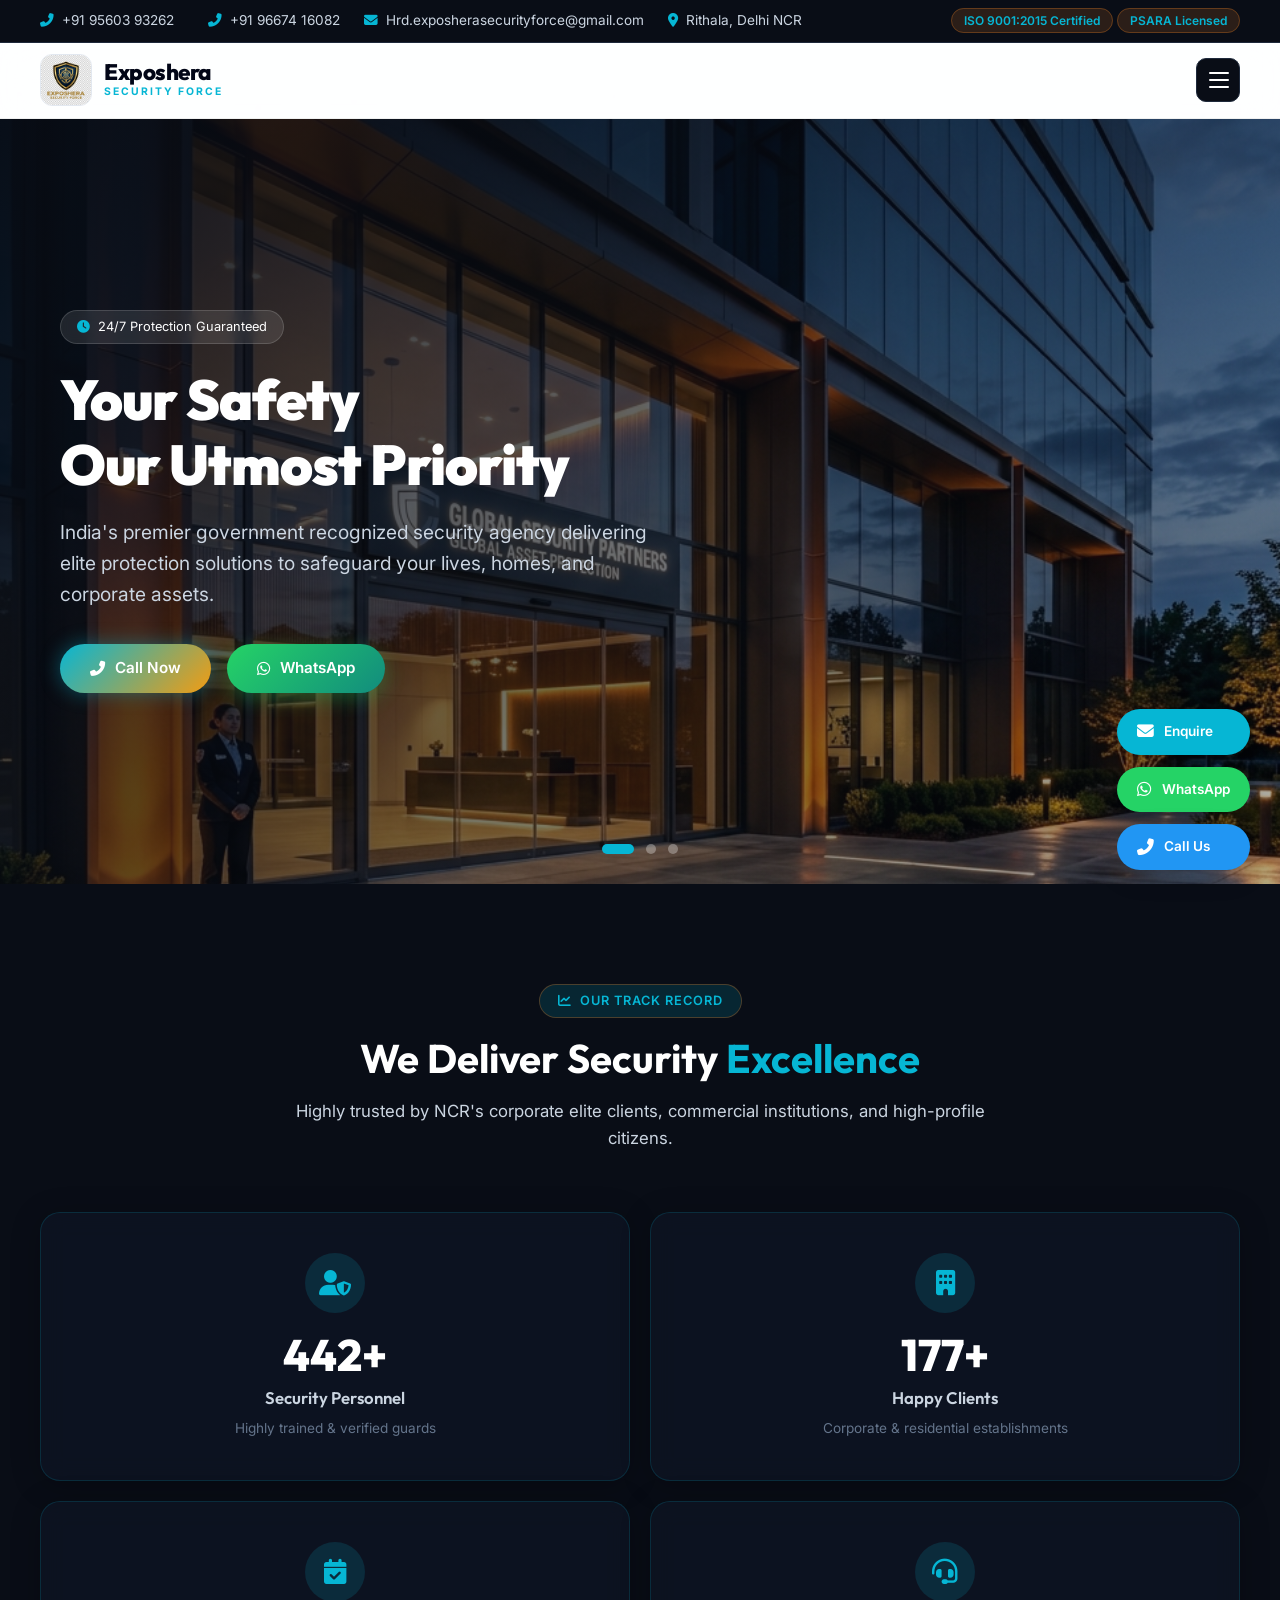
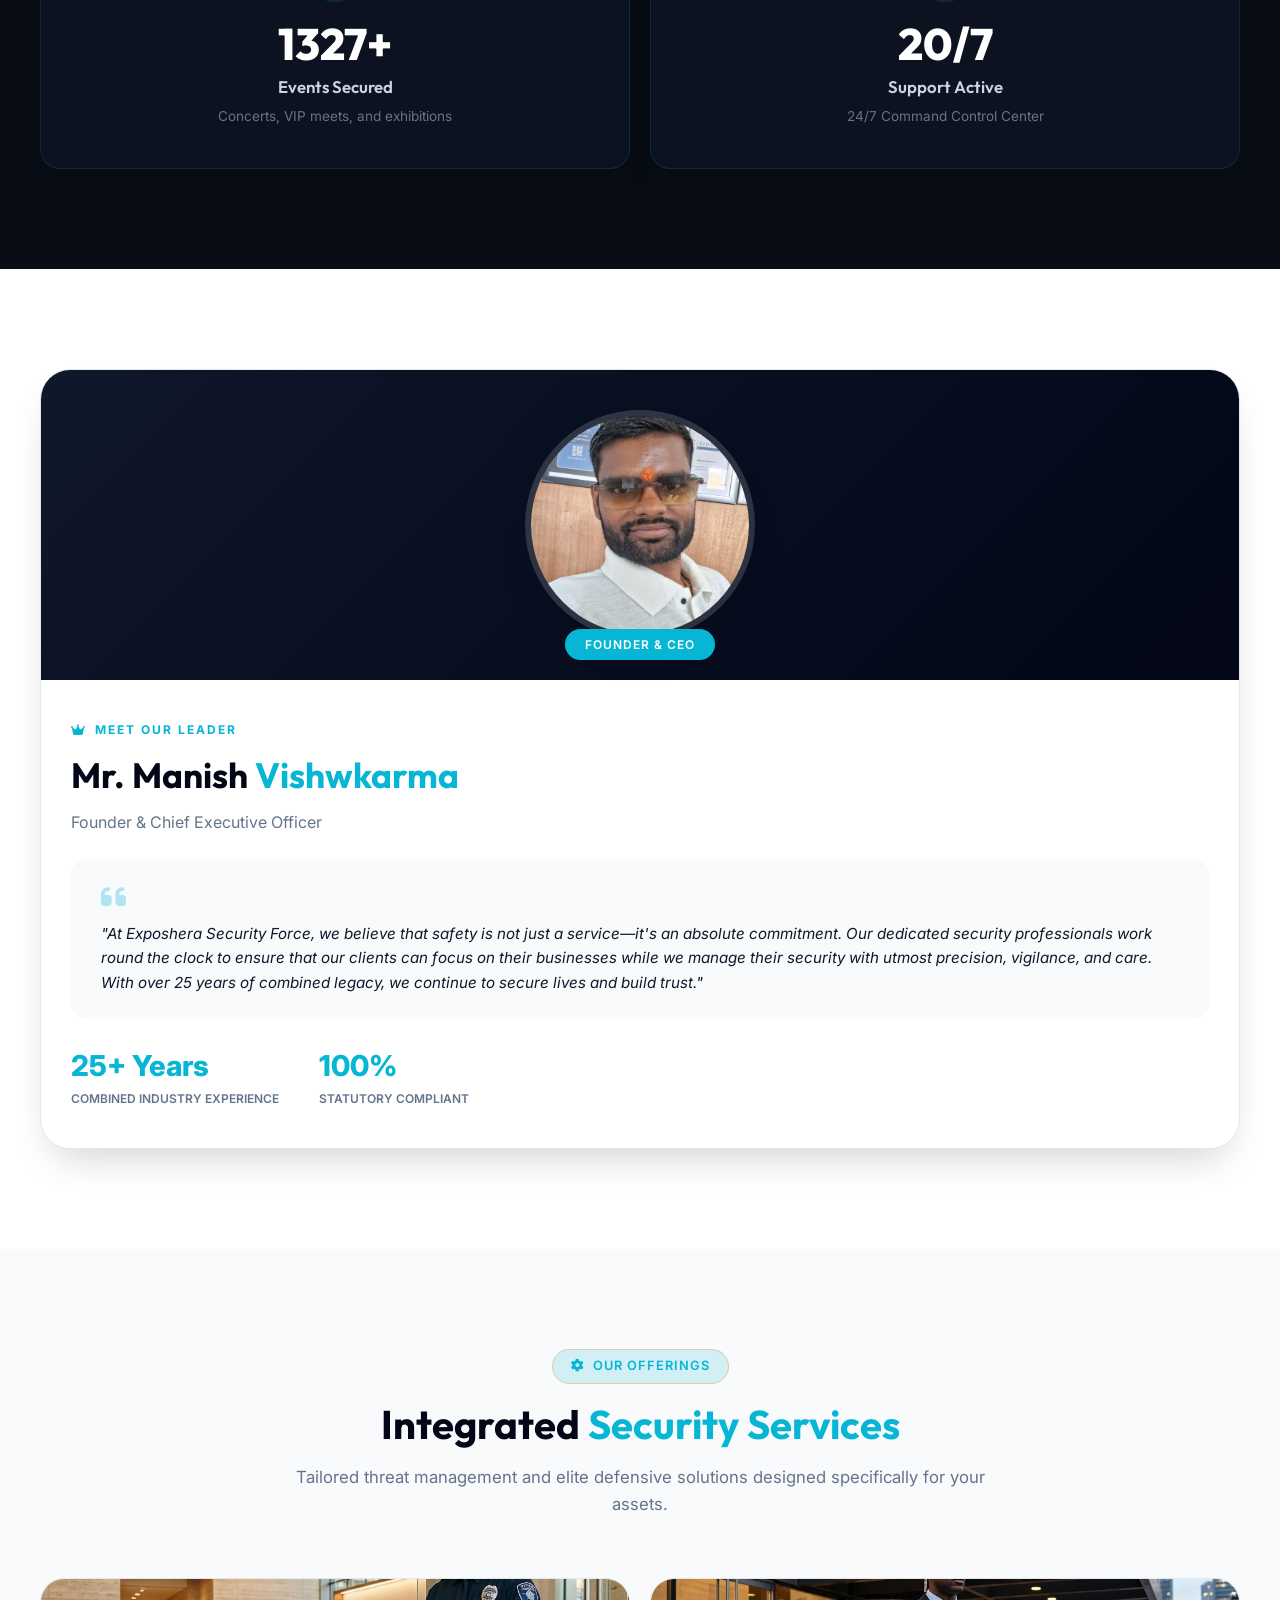
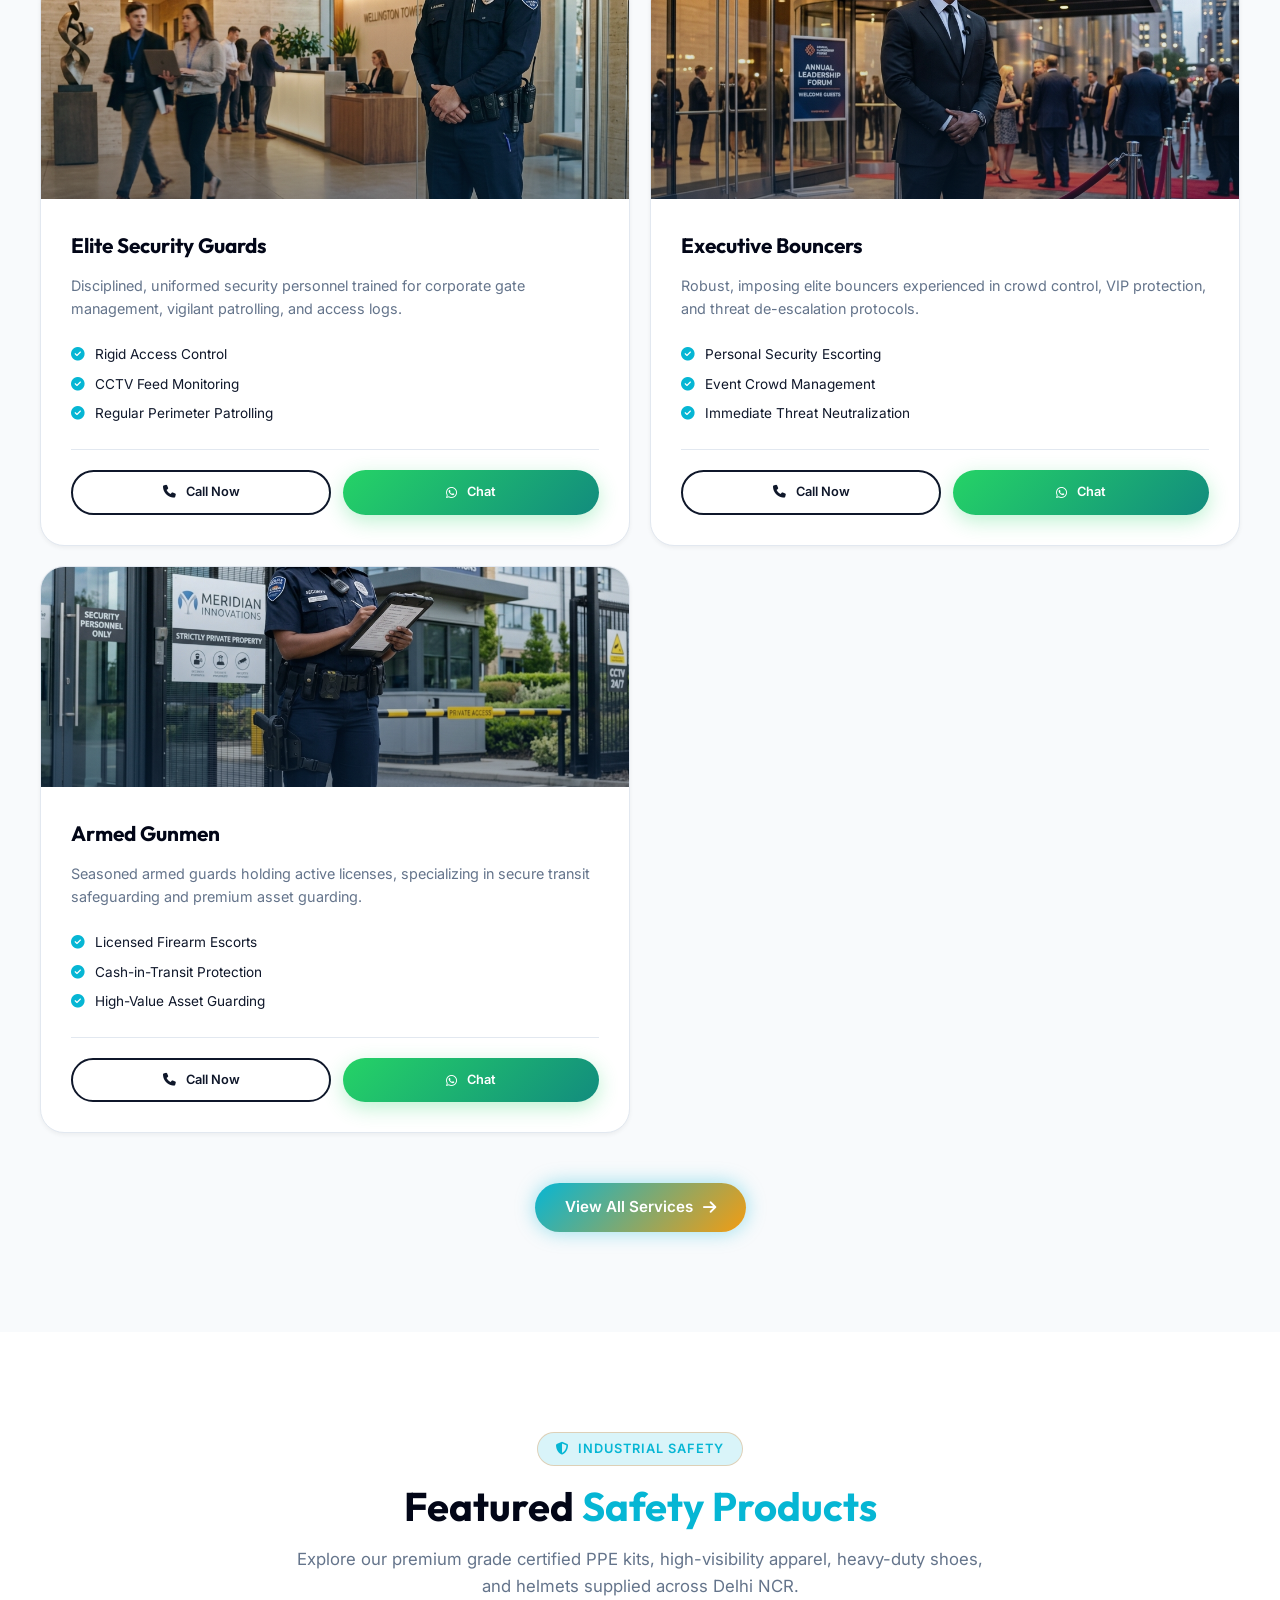
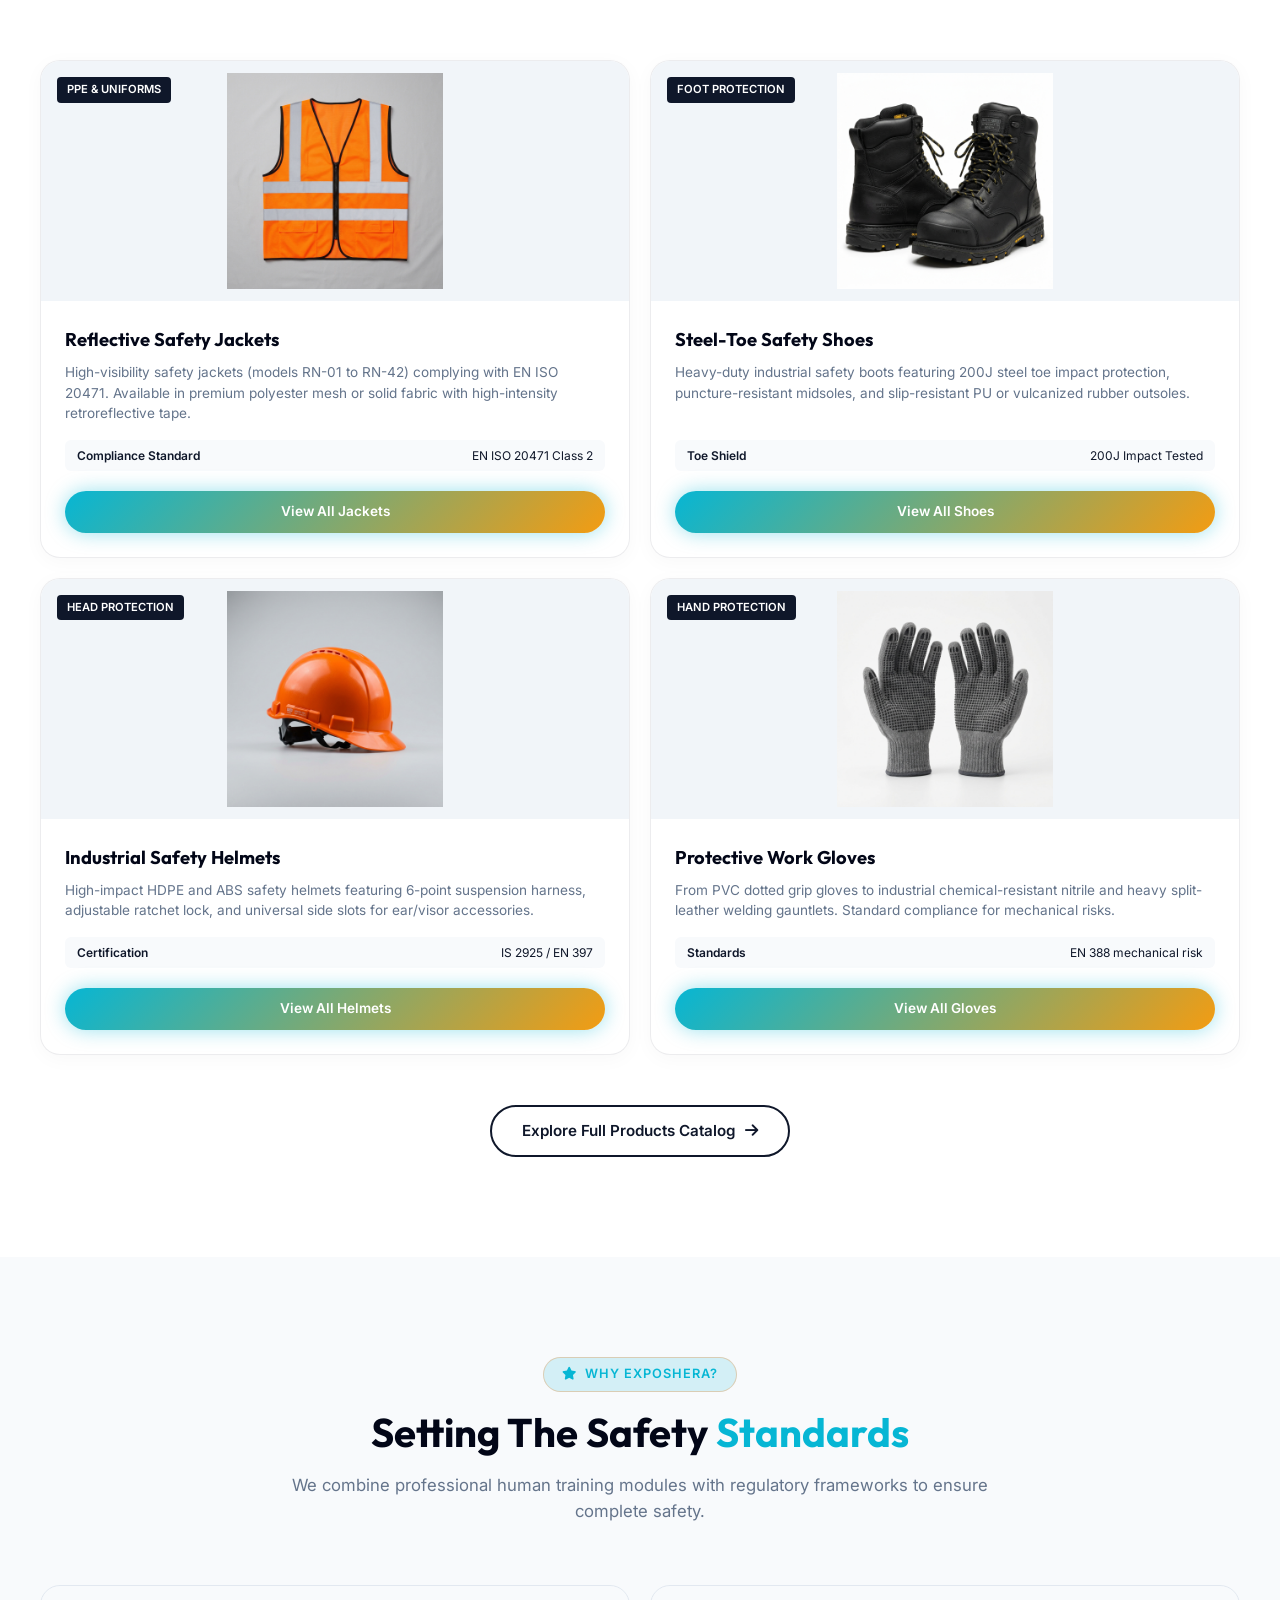
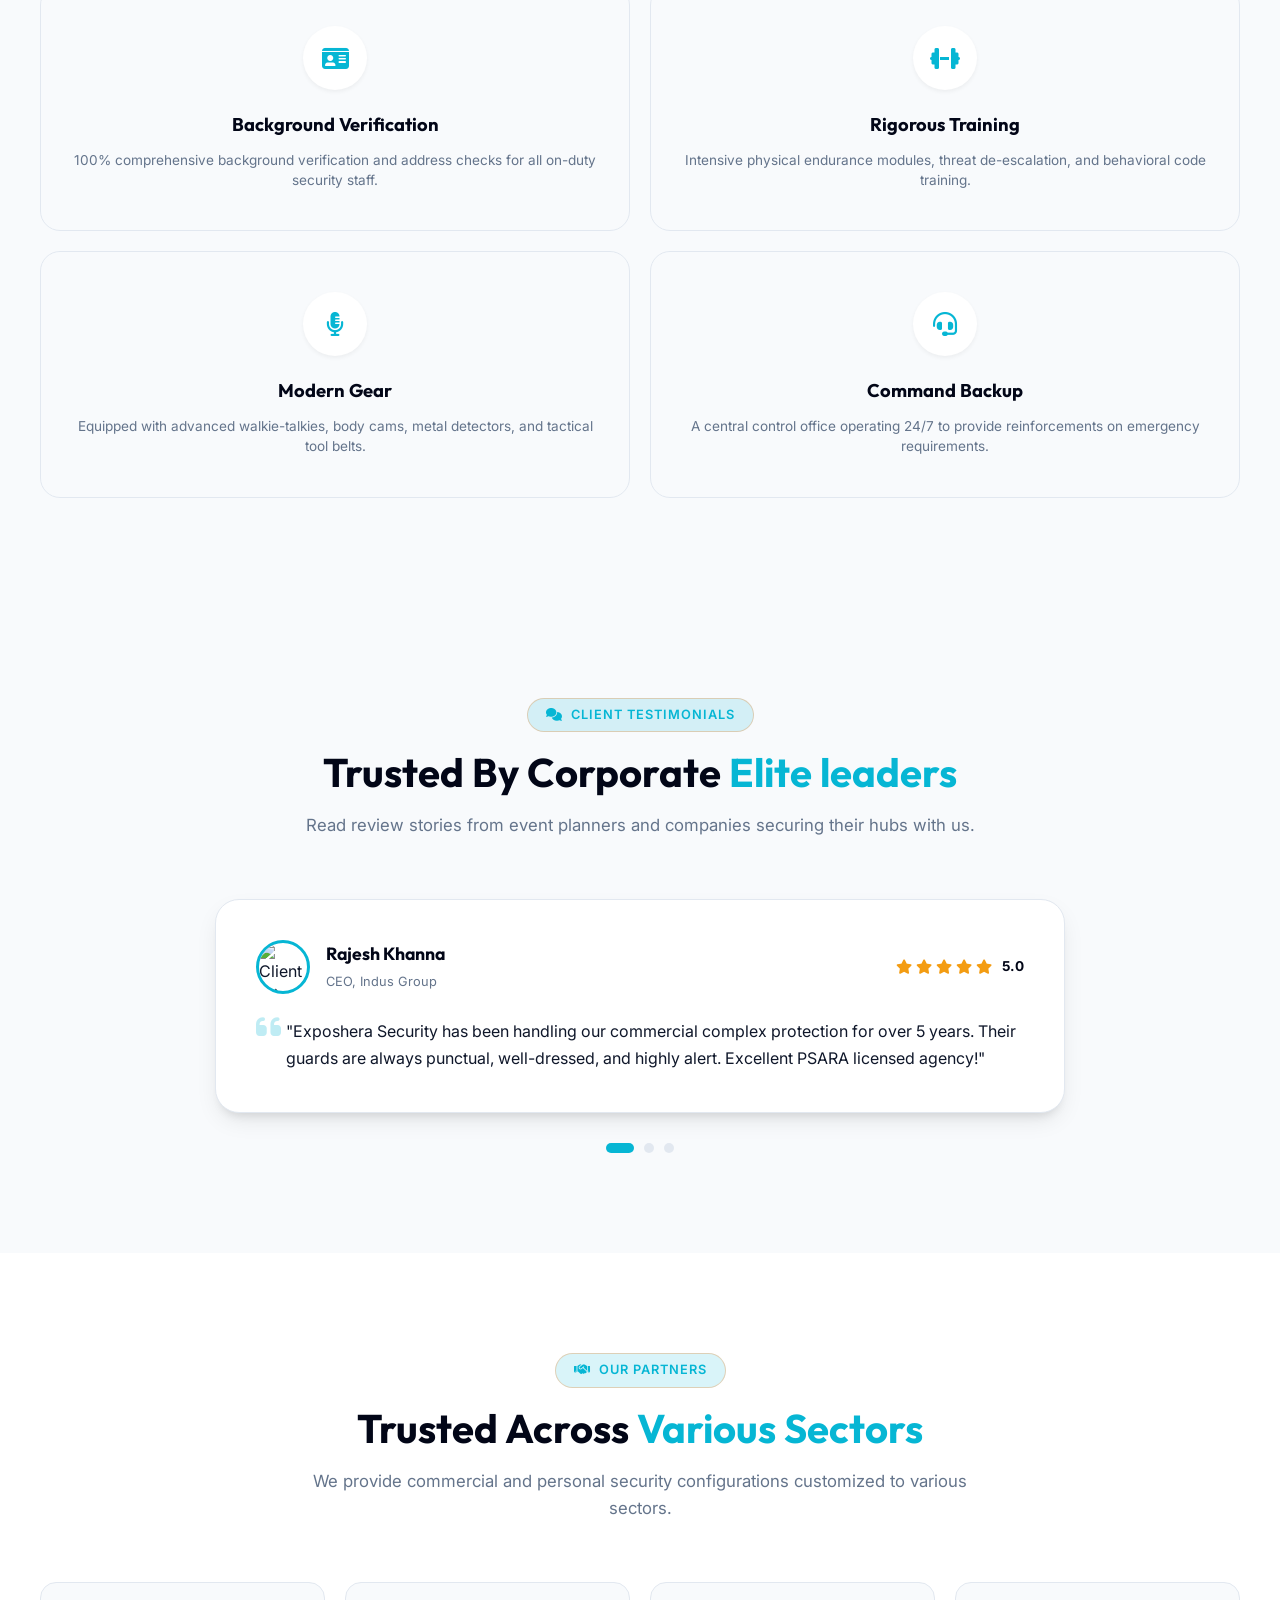
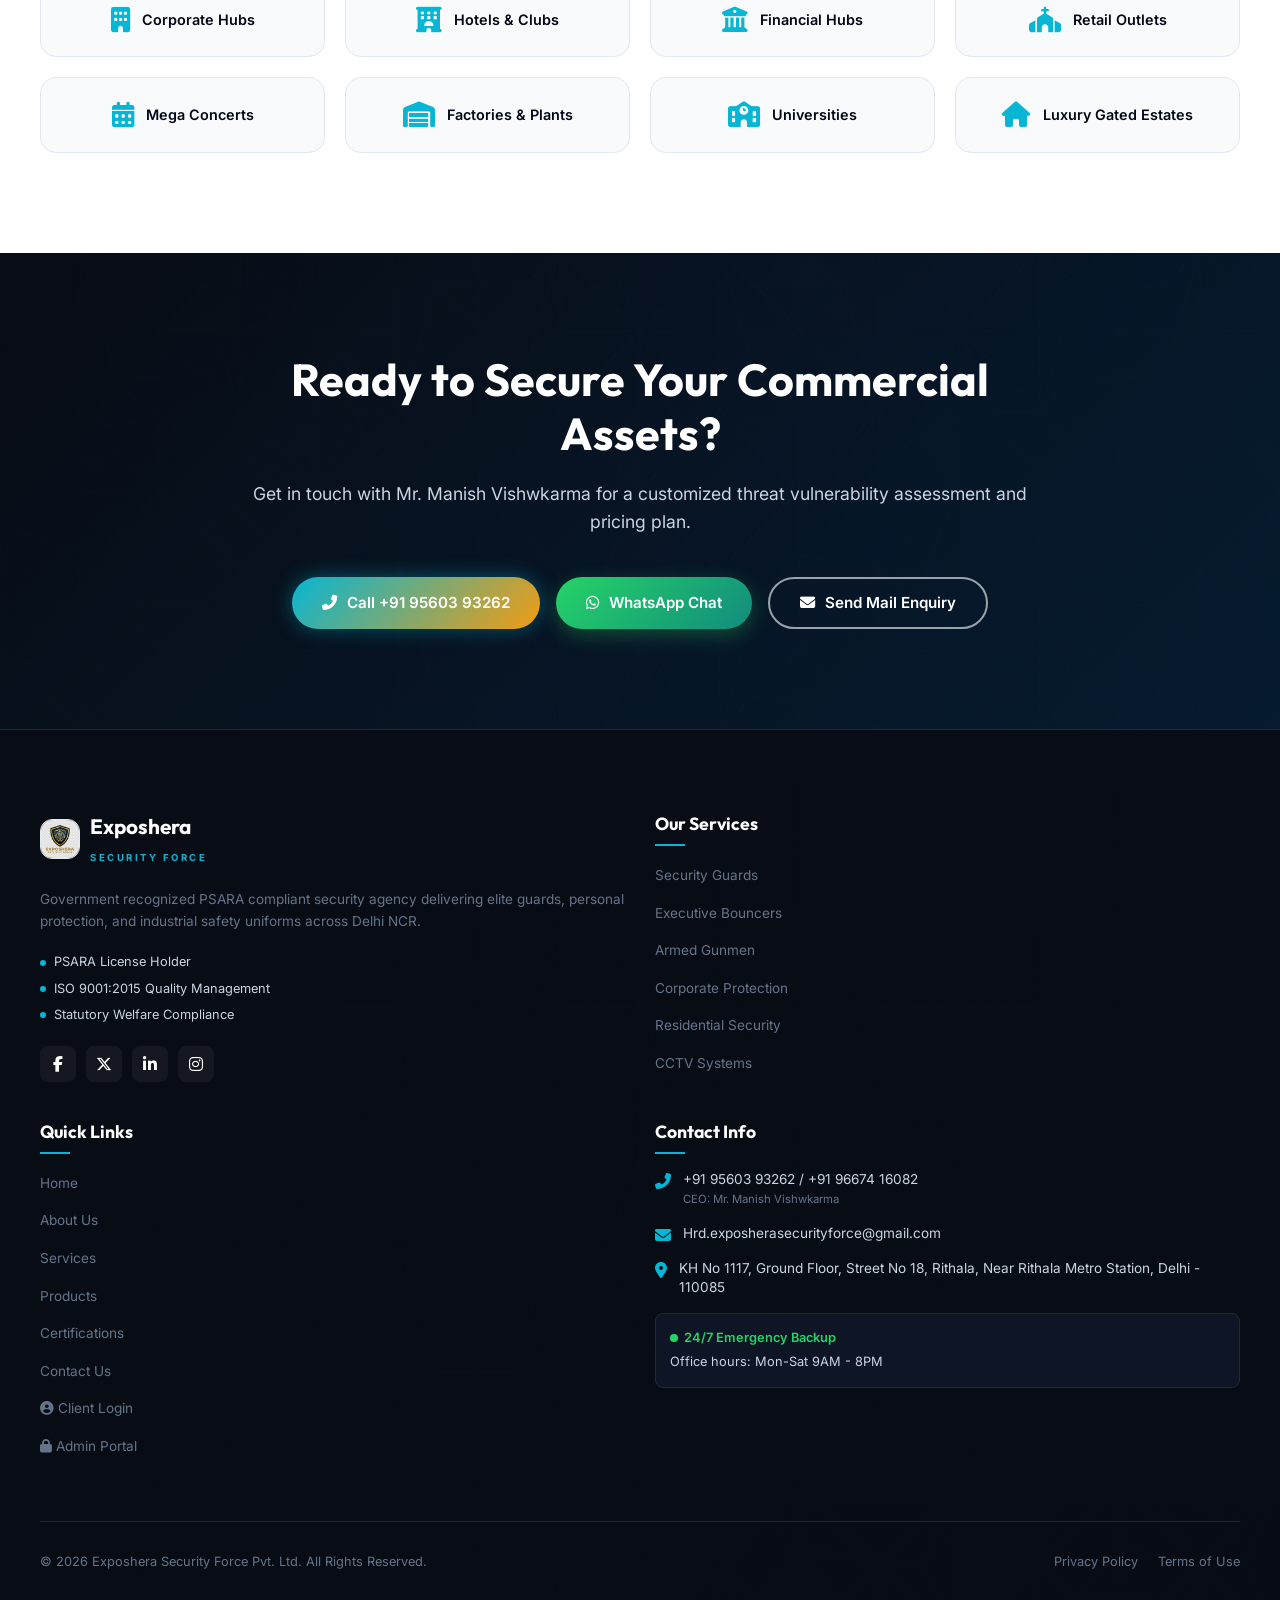
==== commit 620590a0: "Fix navbar: remove duplicate class attr, shorten Security Personnel label, clean all pages" ====
--- a/index.html
+++ b/index.html
@@ -57,12 +57,12 @@
                     <i class="fas fa-shield-alt"></i><span>Services</span>
                     <div class="layer-scan"></div><div class="layer-pulse"></div><div class="layer-laser"></div>
                     <div class="bio-corner tl"></div><div class="bio-corner tr"></div><div class="bio-corner bl"></div><div class="bio-corner br"></div>
-                </a>                <a href="security-personnel.html" class="bio-btn">
-                    <i class="fas fa-user-shield"></i><span>Security Personnel</span>
+                </a>
+                <a href="security-personnel.html" class="bio-btn">
+                    <i class="fas fa-user-shield"></i><span>Personnel</span>
                     <div class="layer-scan"></div><div class="layer-pulse"></div><div class="layer-laser"></div>
                     <div class="bio-corner tl"></div><div class="bio-corner tr"></div><div class="bio-corner bl"></div><div class="bio-corner br"></div>
                 </a>
-
                 <a href="products.html" class="bio-btn">
                     <i class="fas fa-shield-alt"></i><span>Products</span>
                     <div class="layer-scan"></div><div class="layer-pulse"></div><div class="layer-laser"></div>
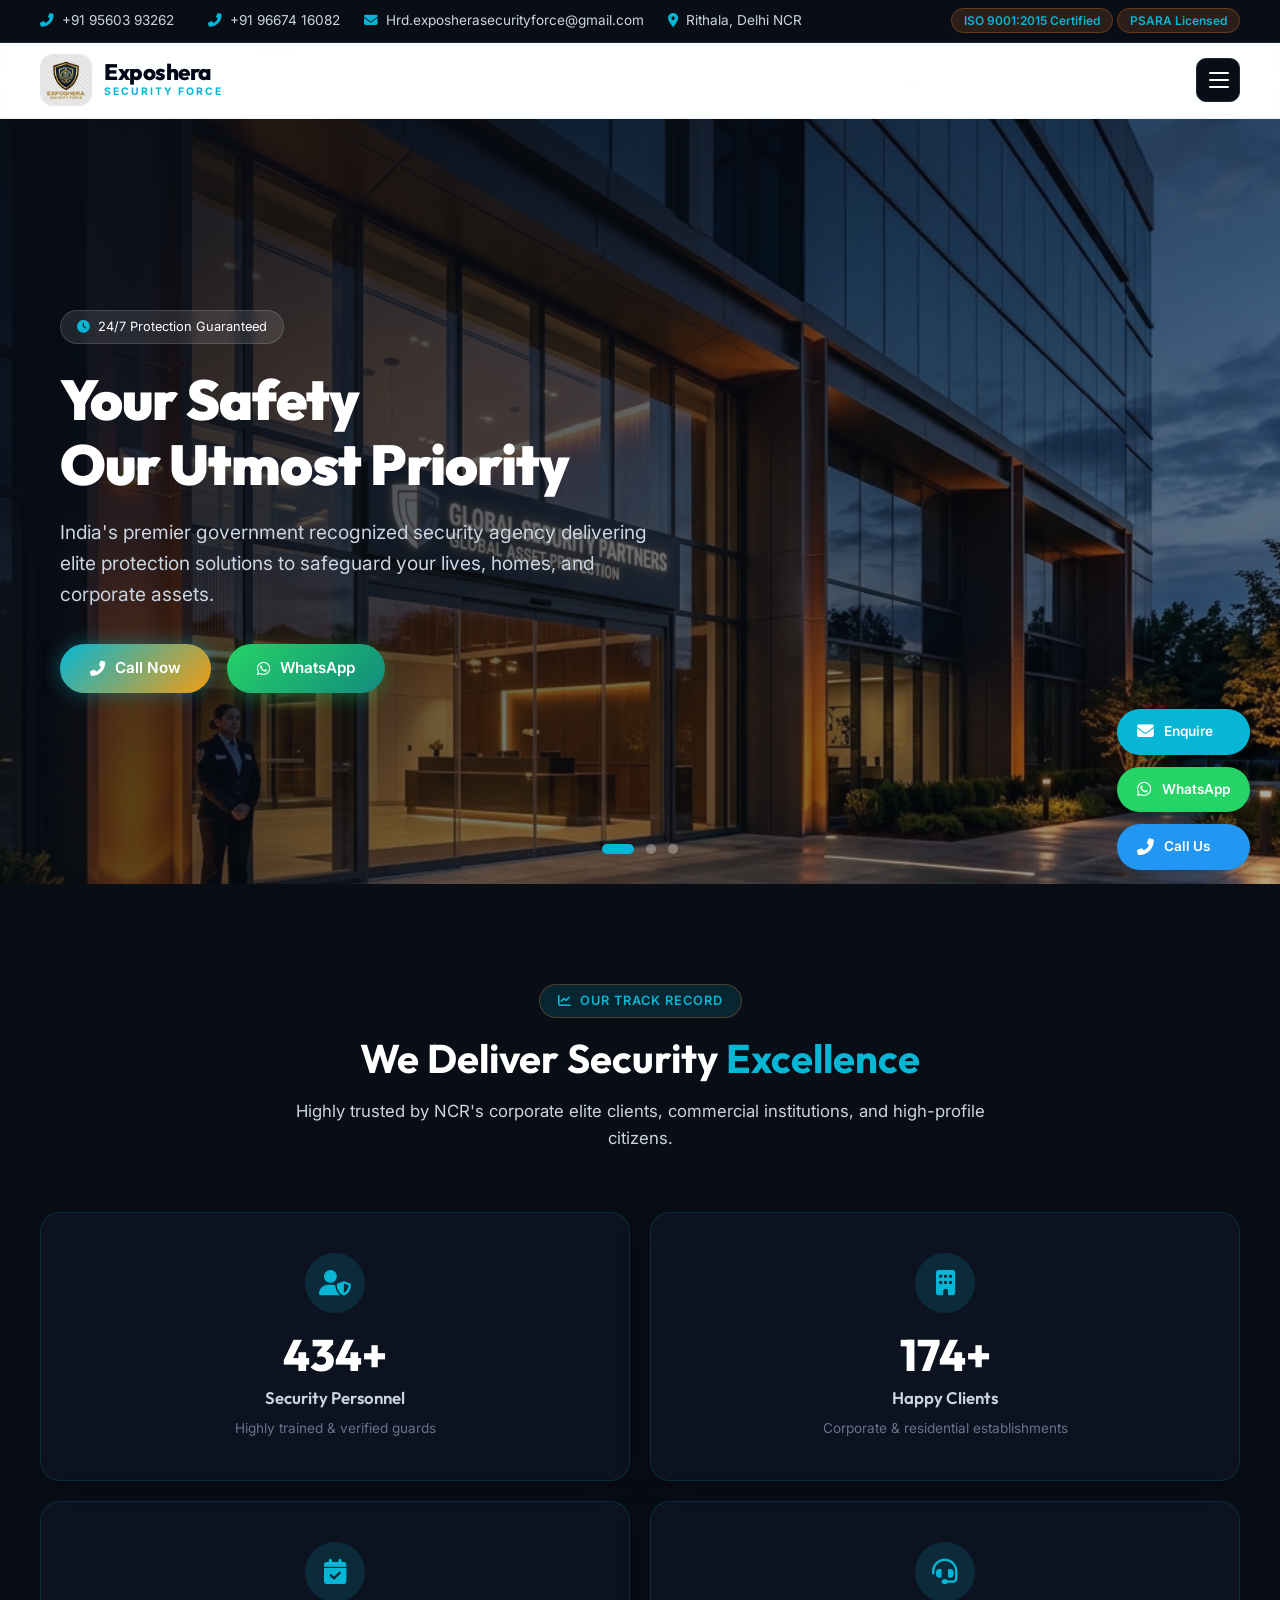
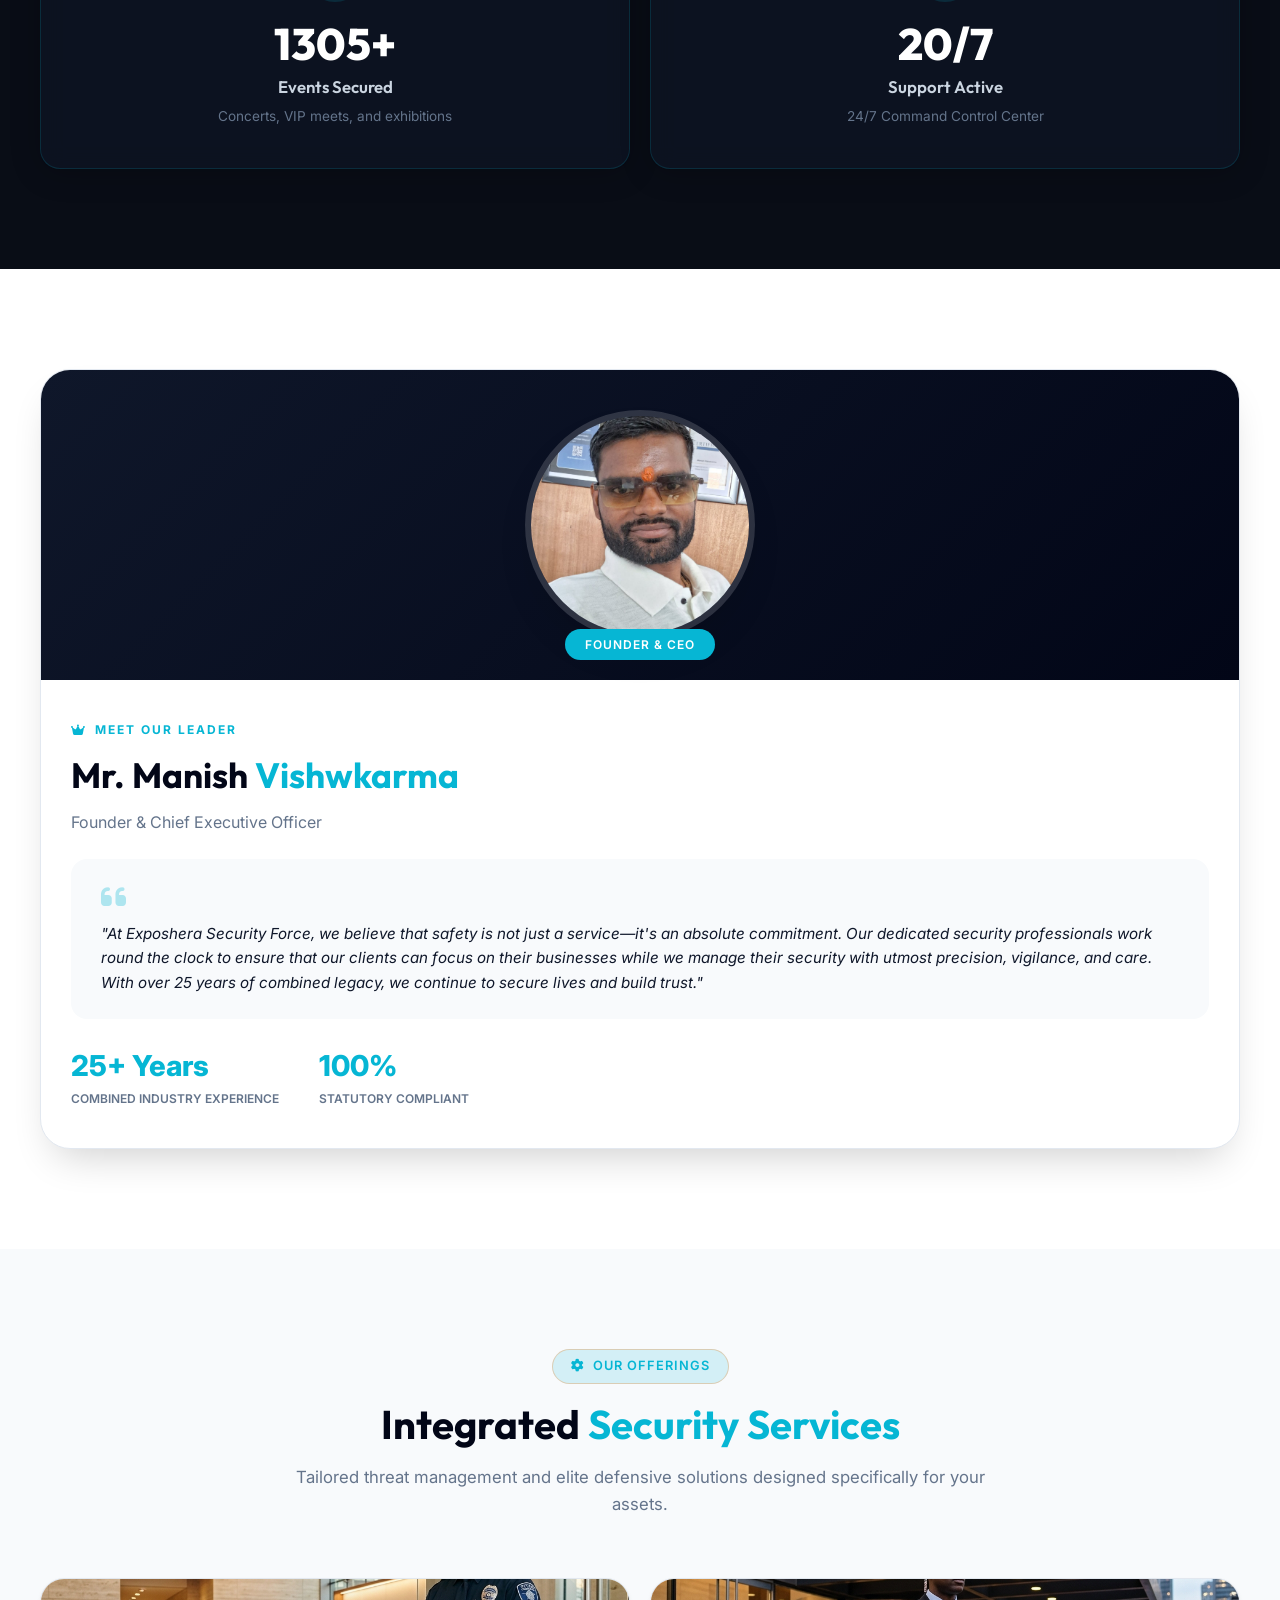
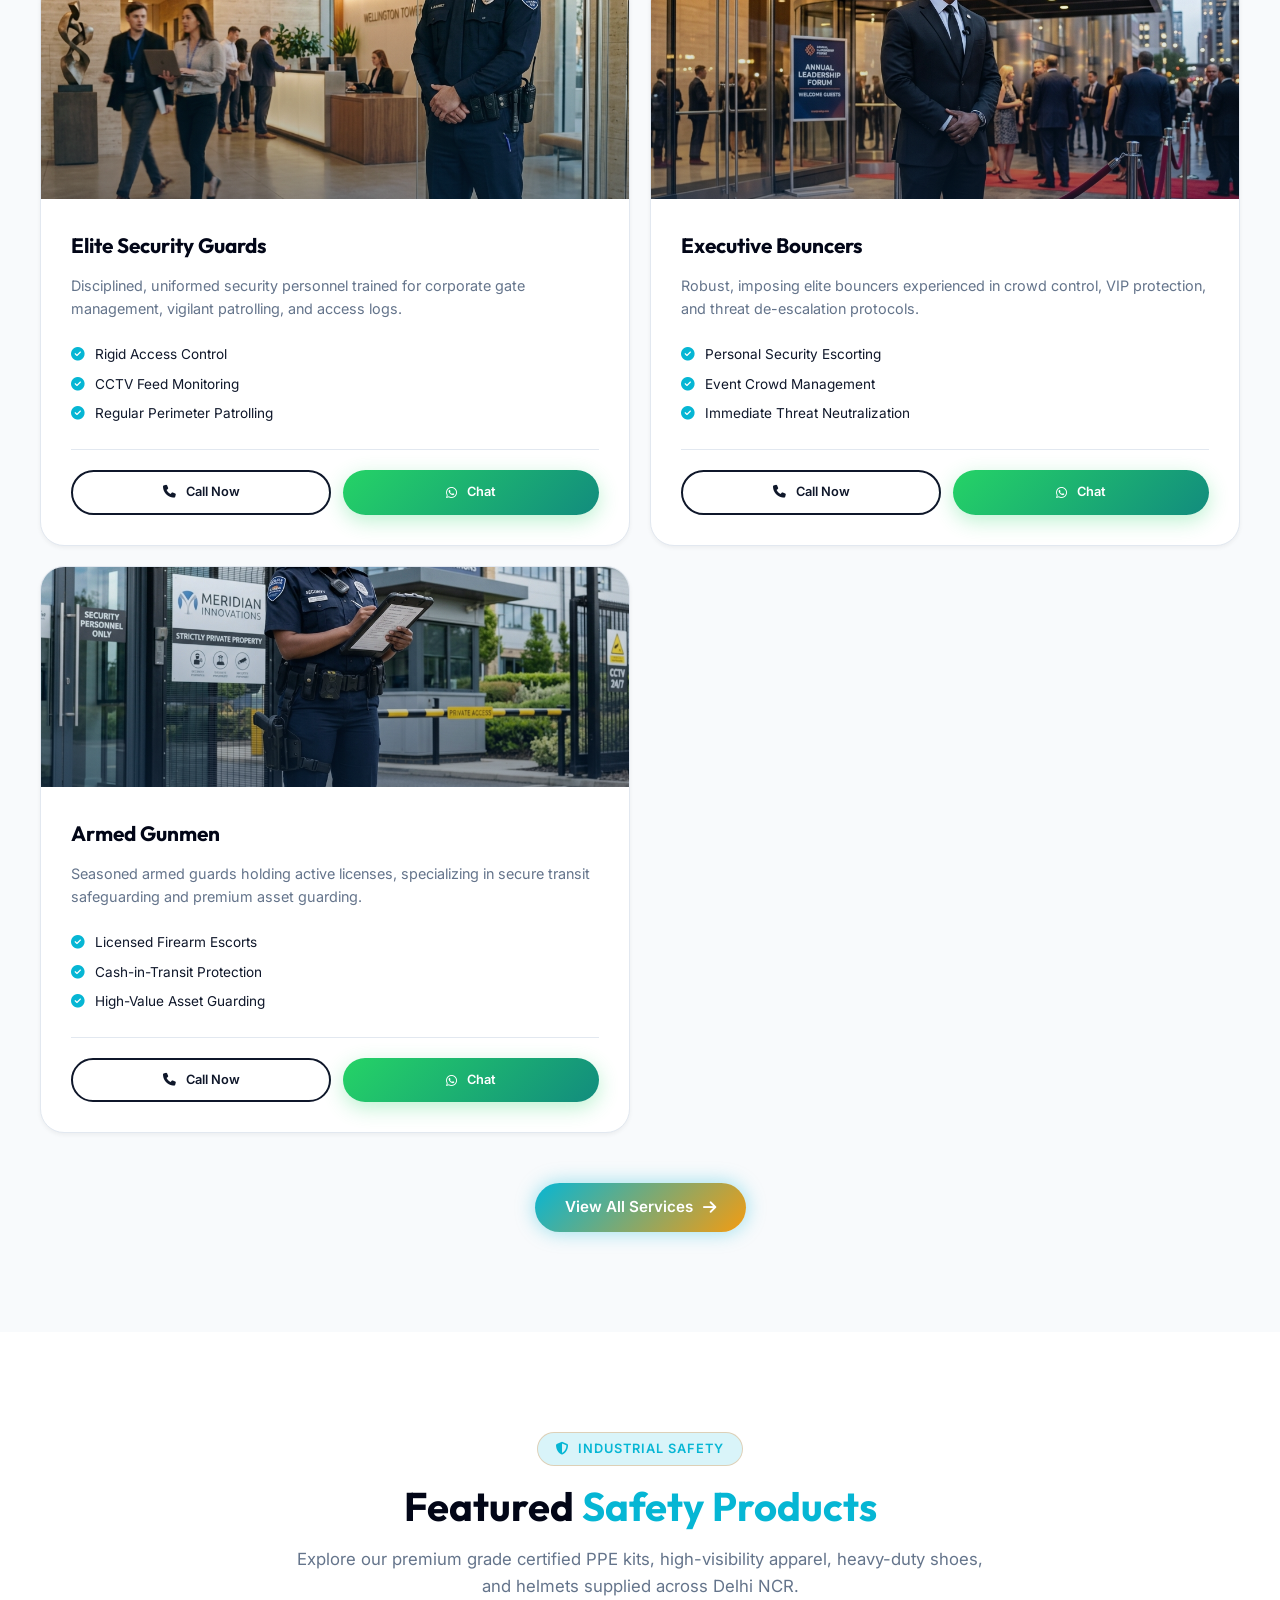
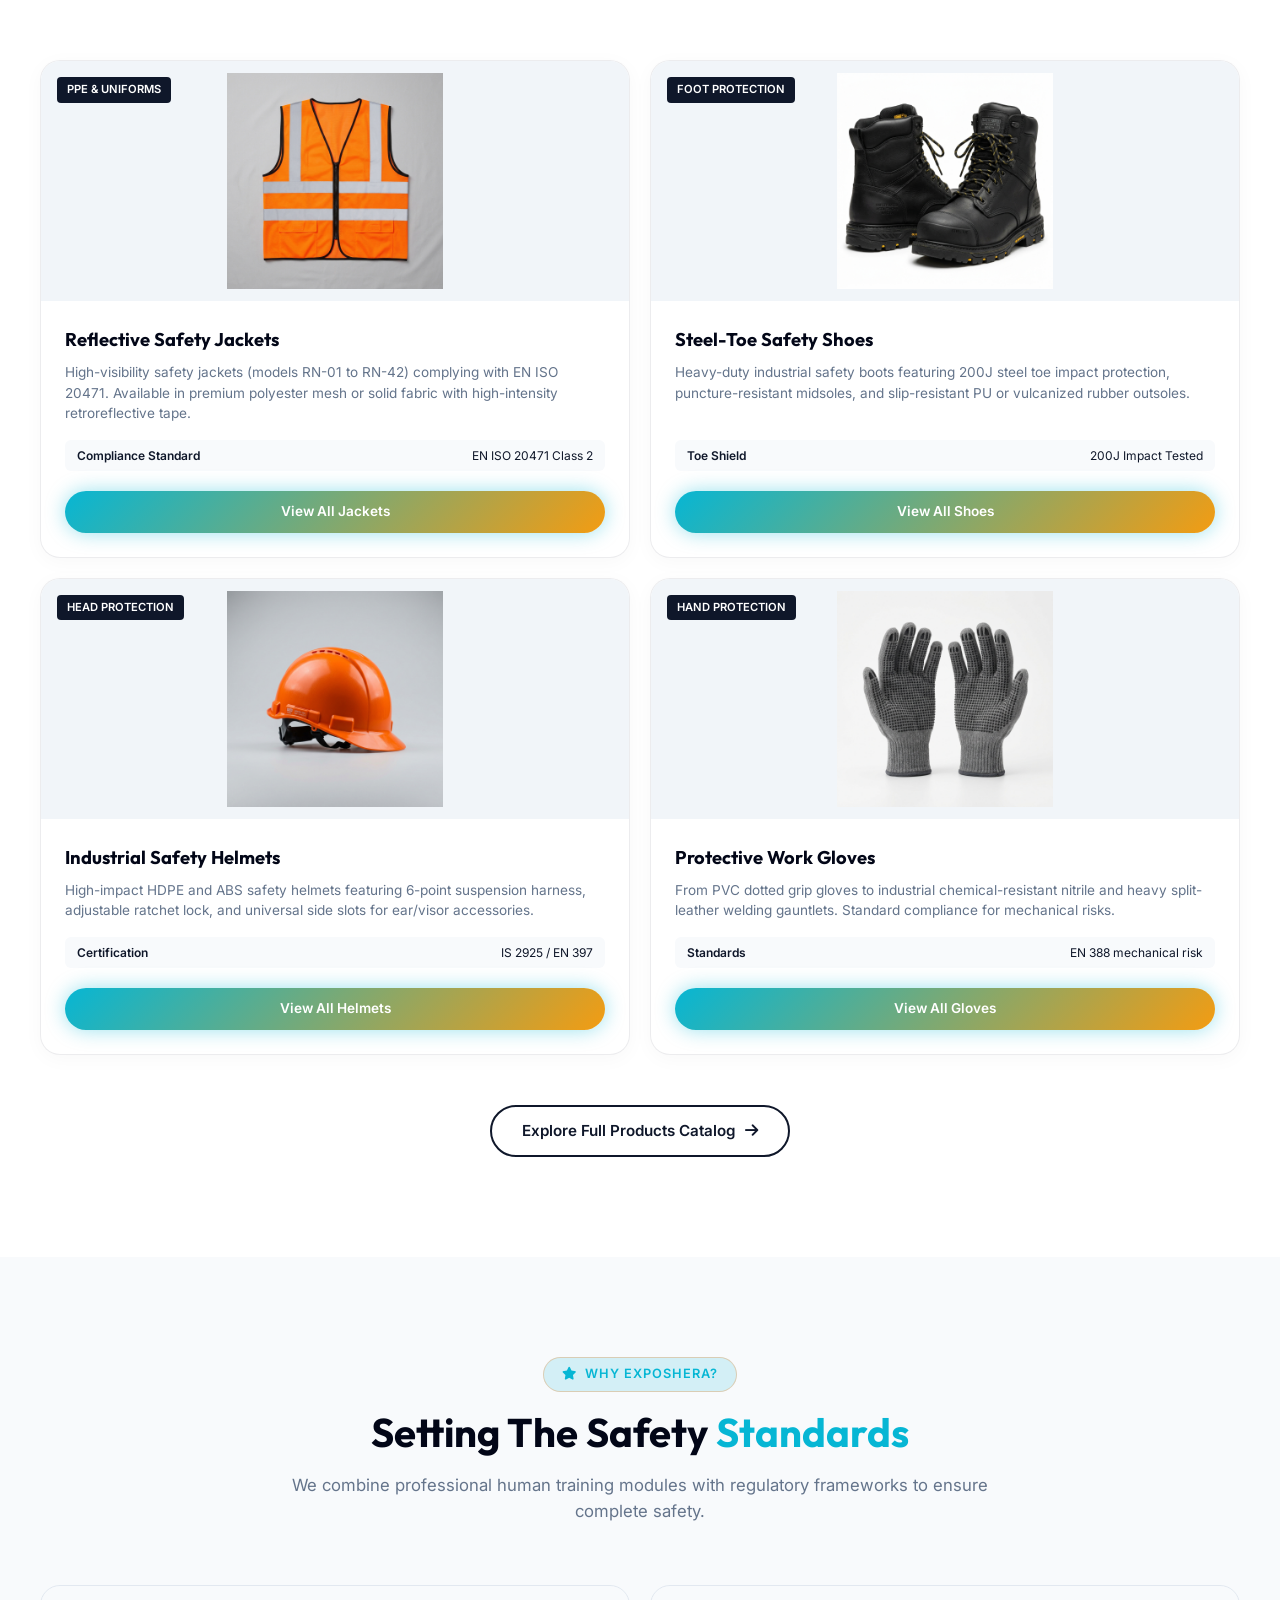
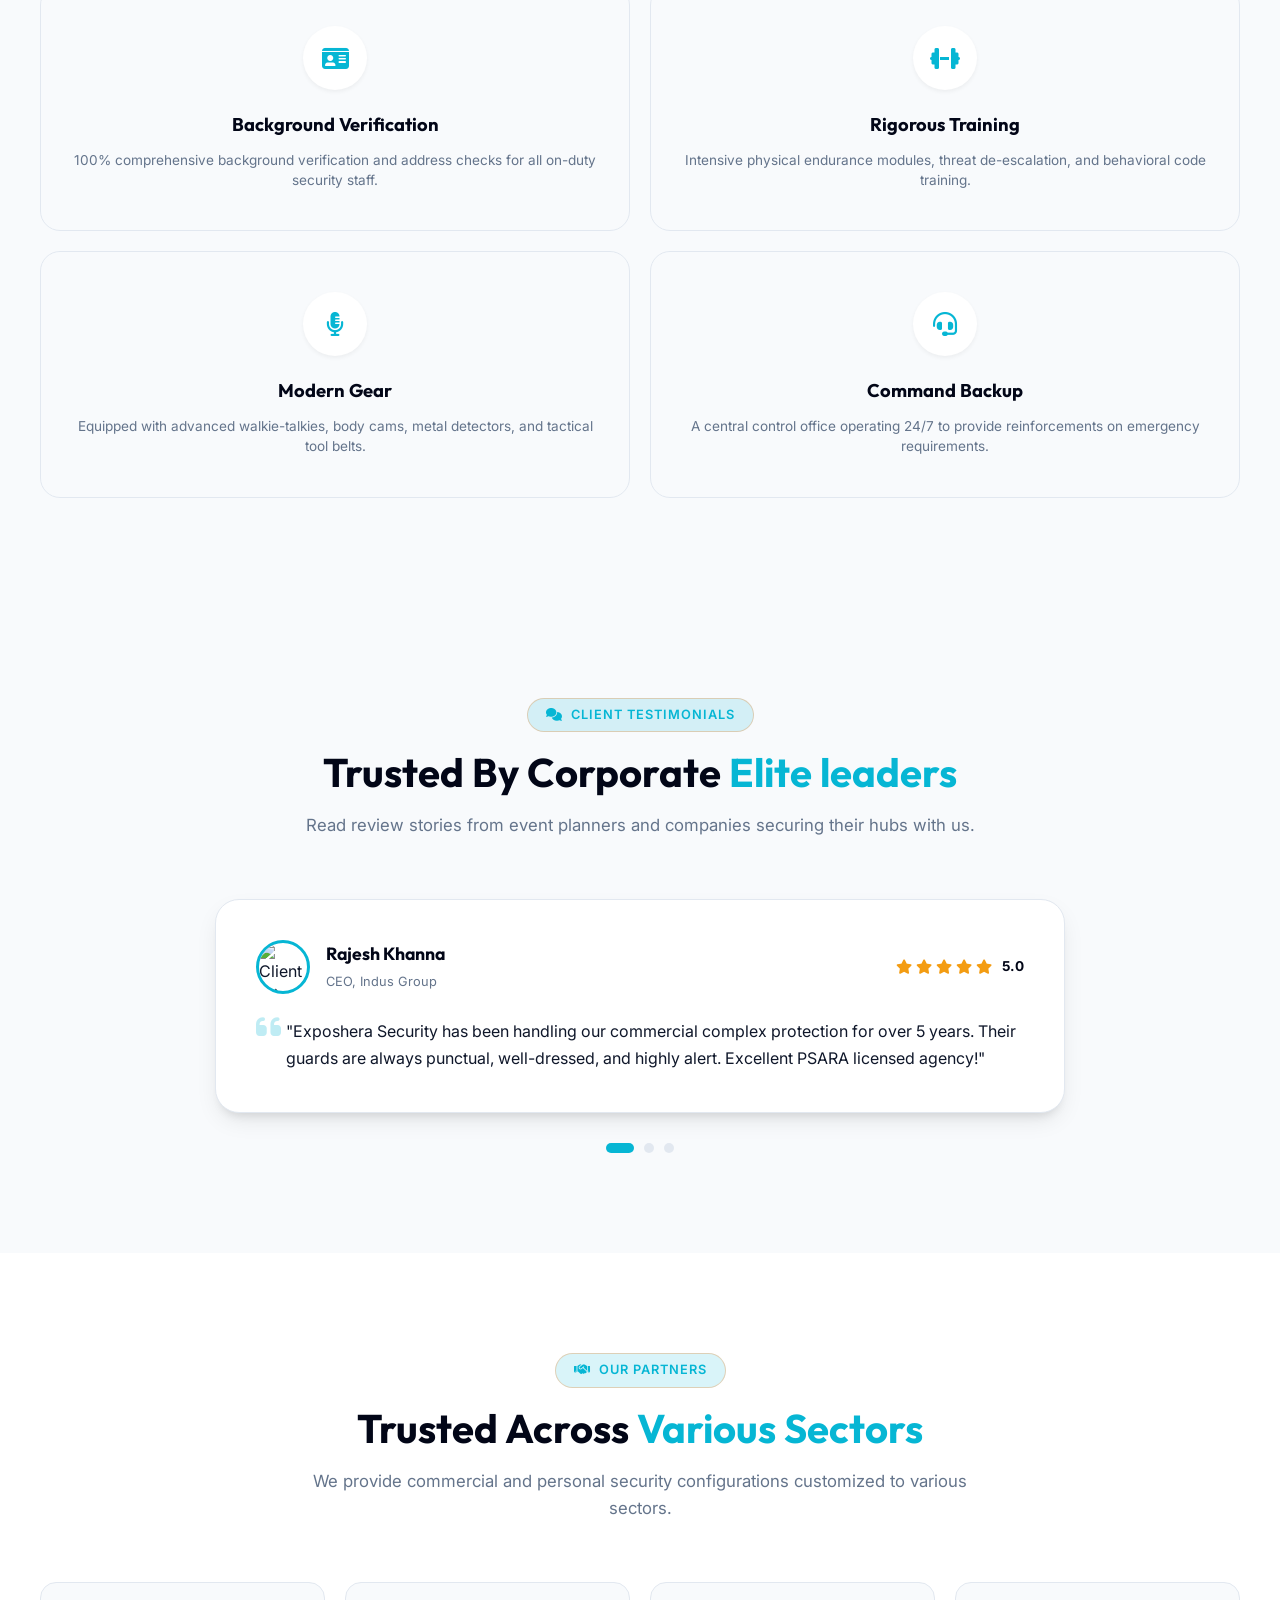
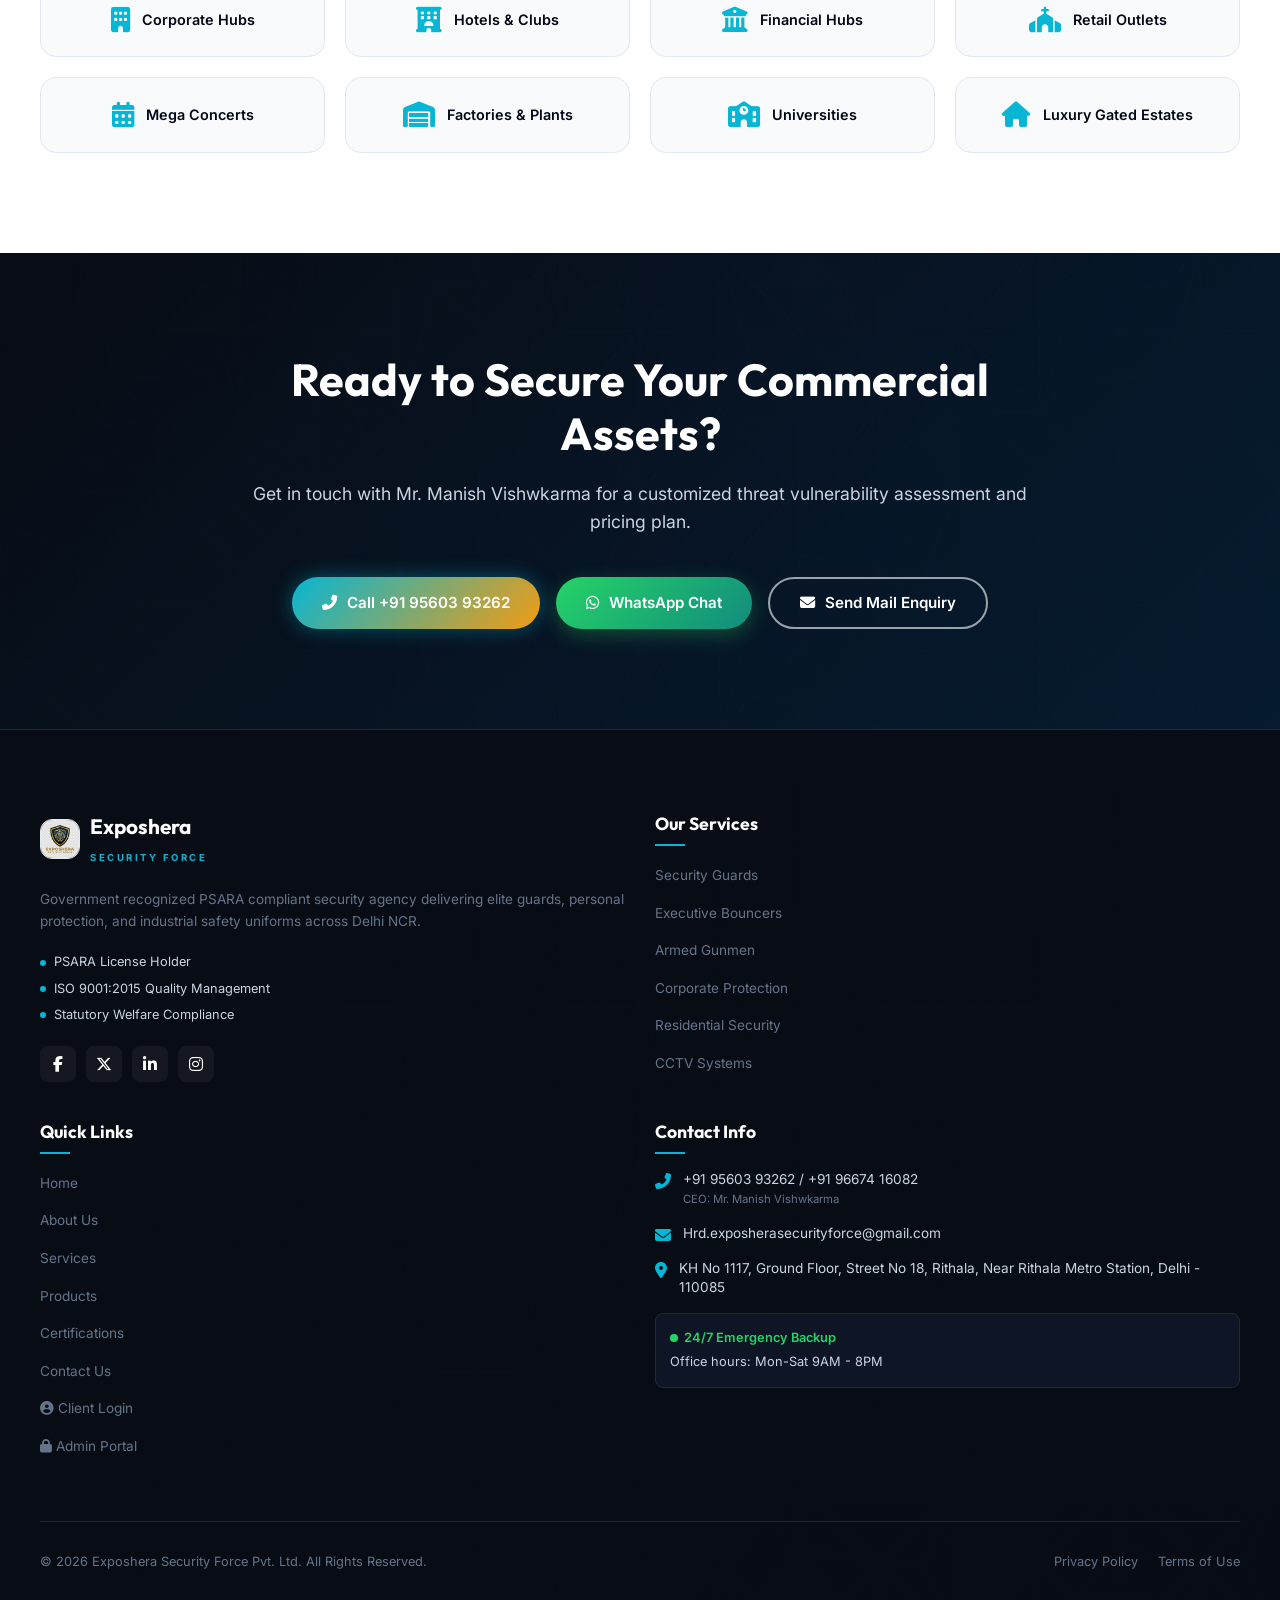
==== commit 48a2244b: "Change 'About Us' to 'About' in navbar across all pages" ====
--- a/index.html
+++ b/index.html
@@ -49,7 +49,7 @@
                     <div class="bio-corner tl"></div><div class="bio-corner tr"></div><div class="bio-corner bl"></div><div class="bio-corner br"></div>
                 </a>
                 <a href="about.html" class="bio-btn">
-                    <i class="fas fa-building"></i><span>About Us</span>
+                    <i class="fas fa-building"></i><span>About</span>
                     <div class="layer-scan"></div><div class="layer-pulse"></div><div class="layer-laser"></div>
                     <div class="bio-corner tl"></div><div class="bio-corner tr"></div><div class="bio-corner bl"></div><div class="bio-corner br"></div>
                 </a>
